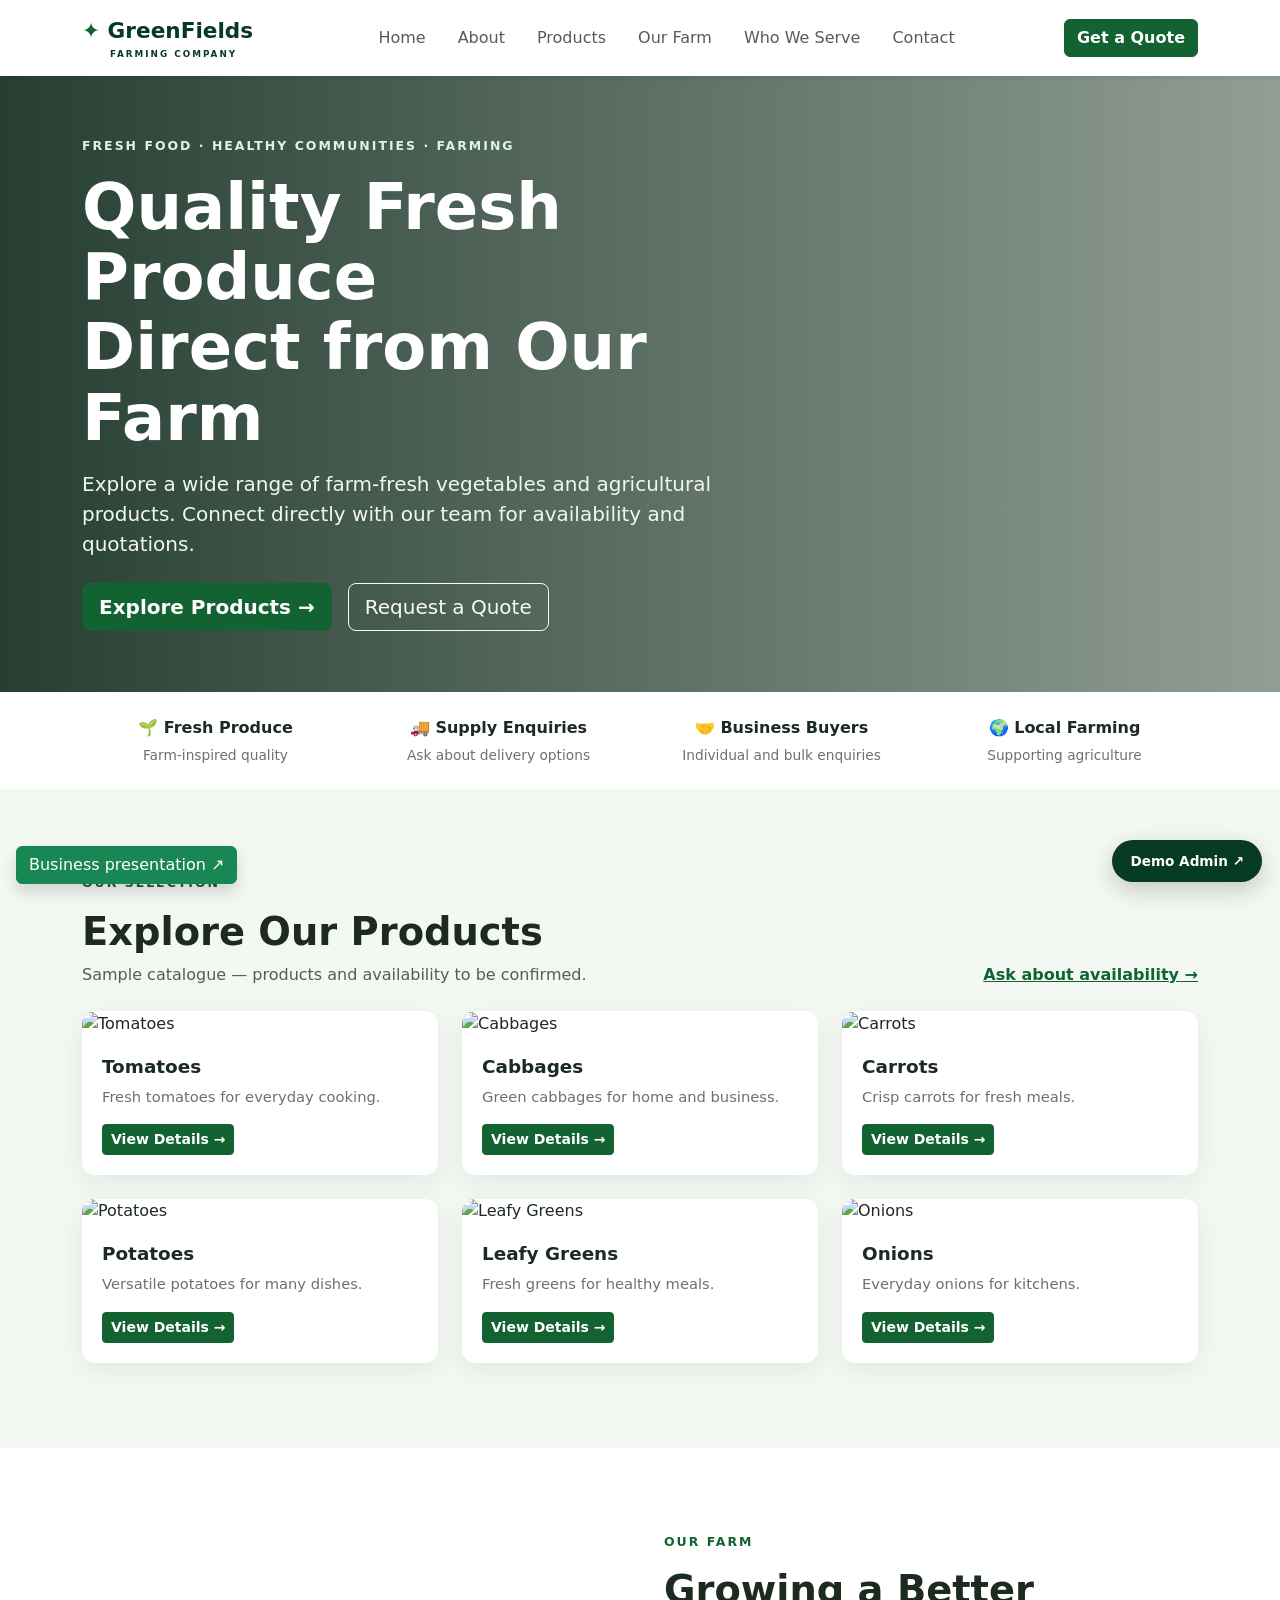
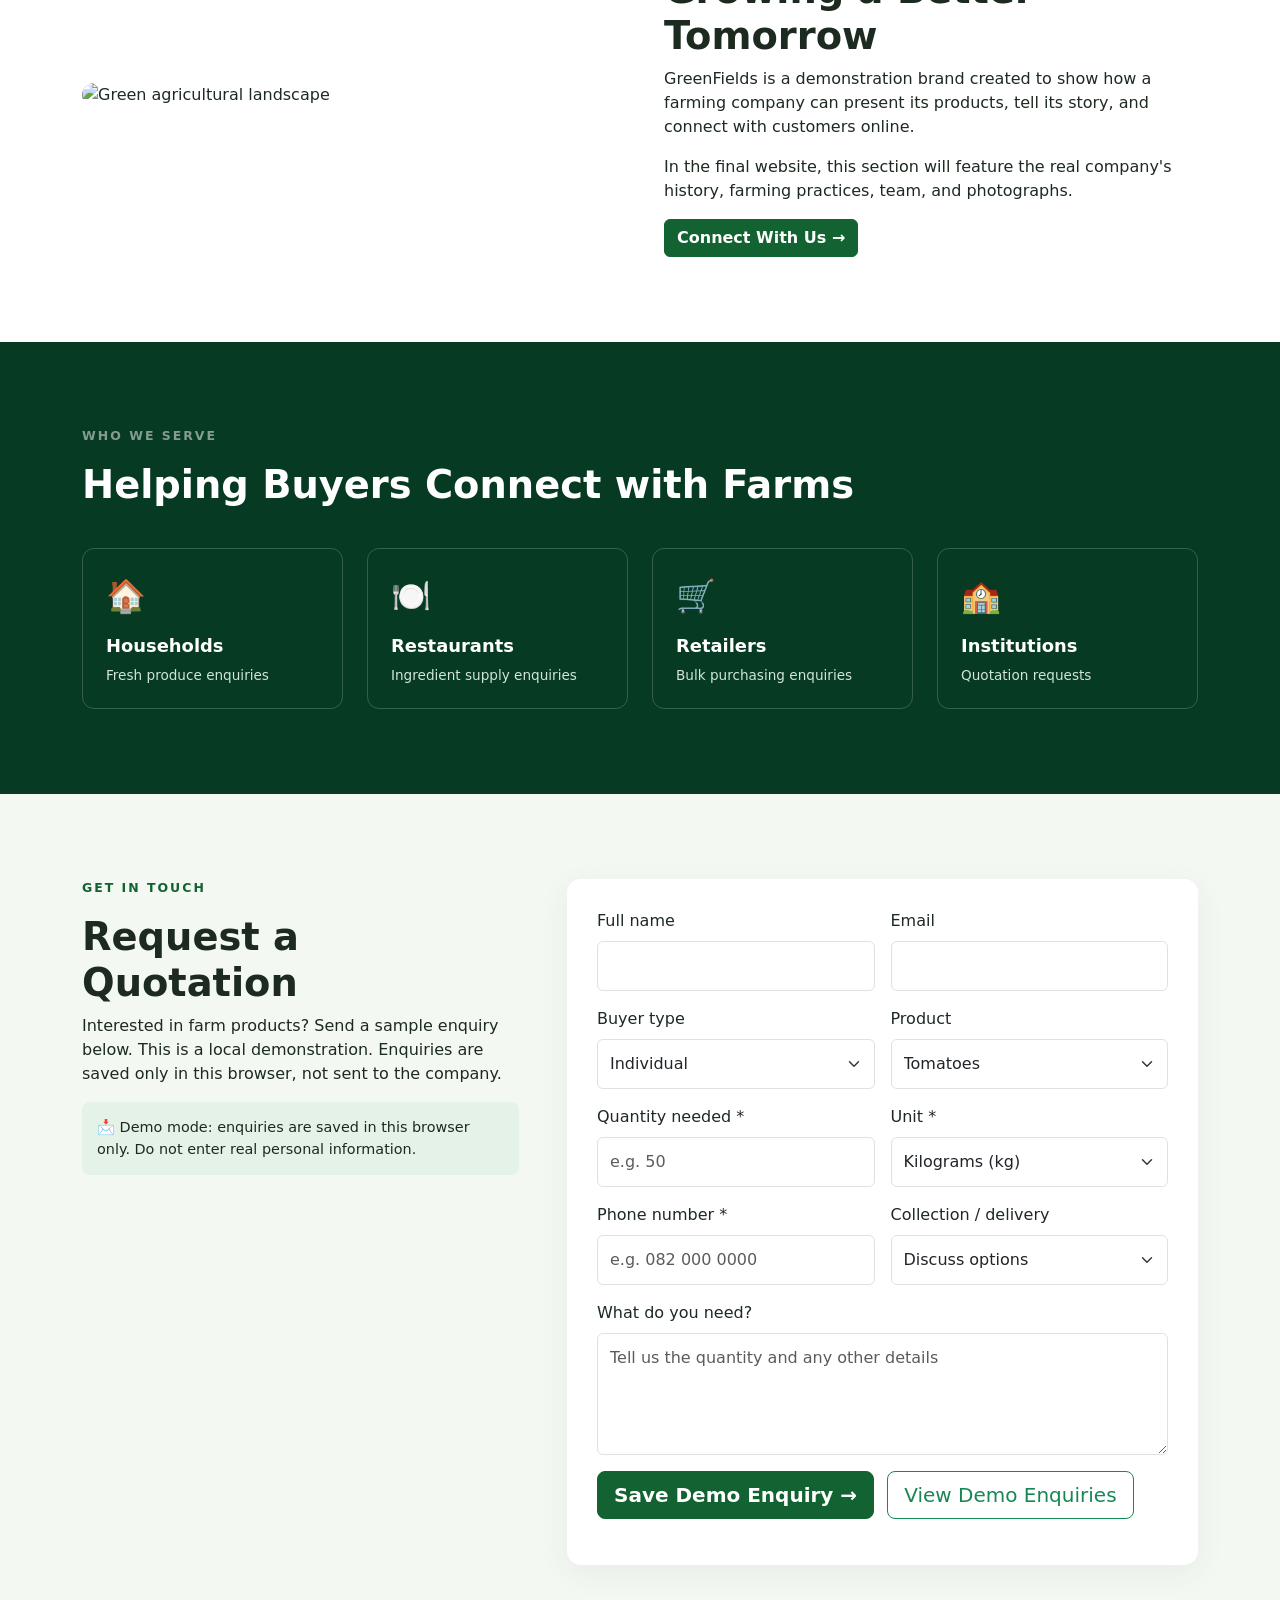
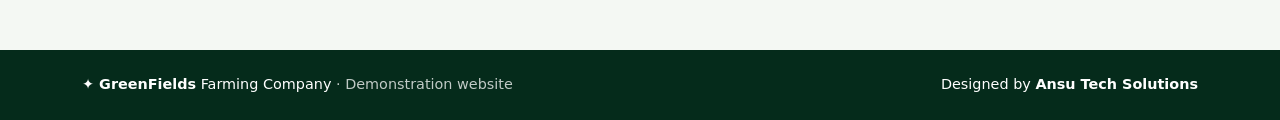
==== index.html @ 90f20acd "Add files via upload" ====
<!doctype html>
<html lang="en"><head><meta charset="utf-8"><meta name="viewport" content="width=device-width, initial-scale=1"><title>GreenFields Farming Company | Fresh from Our Farm</title><meta name="description" content="GreenFields Farming Company demo: explore fresh produce and request a quotation."><link href="https://cdn.jsdelivr.net/npm/bootstrap@5.3.3/dist/css/bootstrap.min.css" rel="stylesheet"><link rel="stylesheet" href="styles.css"></head><body>
<nav class="navbar navbar-expand-lg bg-white sticky-top shadow-sm"><div class="container"><a class="navbar-brand fw-bold" href="index.html#home"><span class="leaf">✦</span> GreenFields <small>FARMING COMPANY</small></a><button class="navbar-toggler" type="button" data-bs-toggle="collapse" data-bs-target="#menu" aria-controls="menu" aria-expanded="false" aria-label="Toggle navigation"><span class="navbar-toggler-icon"></span></button><div class="collapse navbar-collapse" id="menu"><ul class="navbar-nav mx-auto gap-lg-3"><li class="nav-item"><a class="nav-link" href="index.html#home">Home</a></li><li class="nav-item"><a class="nav-link" href="about.html">About</a></li><li class="nav-item"><a class="nav-link" href="products.html">Products</a></li><li class="nav-item"><a class="nav-link" href="farm.html">Our Farm</a></li><li class="nav-item"><a class="nav-link" href="index.html#customers">Who We Serve</a></li><li class="nav-item"><a class="nav-link" href="contact.html">Contact</a></li></ul><a href="contact.html" class="btn btn-green">Get a Quote</a></div></div></nav>
<header id="home" class="hero"><div class="hero-shade"><div class="container py-5"><div class="row align-items-center min-vh-hero"><div class="col-lg-8"><p class="eyebrow">FRESH FOOD · HEALTHY COMMUNITIES · FARMING</p><h1>Quality Fresh Produce<br>Direct from Our Farm</h1><p class="lead mt-3">Explore a wide range of farm-fresh vegetables and agricultural products. Connect directly with our team for availability and quotations.</p><div class="d-flex flex-wrap gap-3 mt-4"><a href="products.html" class="btn btn-green btn-lg">Explore Products →</a><a href="contact.html" class="btn btn-outline-light btn-lg">Request a Quote</a></div></div></div></div></div></header>
<section class="benefits py-4"><div class="container"><div class="row g-3 text-center"><div class="col-6 col-lg-3"><strong>🌱 Fresh Produce</strong><p>Farm-inspired quality</p></div><div class="col-6 col-lg-3"><strong>🚚 Supply Enquiries</strong><p>Ask about delivery options</p></div><div class="col-6 col-lg-3"><strong>🤝 Business Buyers</strong><p>Individual and bulk enquiries</p></div><div class="col-6 col-lg-3"><strong>🌍 Local Farming</strong><p>Supporting agriculture</p></div></div></div></section>
<section id="products" class="section bg-soft"><div class="container"><div class="d-flex justify-content-between flex-wrap align-items-end gap-2 mb-4"><div><p class="section-label">OUR SELECTION</p><h2>Explore Our Products</h2><p class="text-muted mb-0">Sample catalogue — products and availability to be confirmed.</p></div><a href="products.html" class="text-green fw-semibold">Ask about availability →</a></div><div id="productGrid" class="row g-4"></div></div></section>
<section id="about" class="section"><div class="container"><div class="row align-items-center g-5"><div class="col-lg-6"><img class="about-photo" src="https://images.unsplash.com/photo-1500382017468-9049fed747ef?auto=format&fit=crop&w=1100&q=85" alt="Green agricultural landscape" loading="lazy"></div><div class="col-lg-6"><p class="section-label">OUR FARM</p><h2>Growing a Better Tomorrow</h2><p>GreenFields is a demonstration brand created to show how a farming company can present its products, tell its story, and connect with customers online.</p><p>In the final website, this section will feature the real company's history, farming practices, team, and photographs.</p><a class="btn btn-green" href="contact.html">Connect With Us →</a></div></div></div></section>
<section id="customers" class="section bg-deep text-white"><div class="container"><p class="section-label text-white-50">WHO WE SERVE</p><h2>Helping Buyers Connect with Farms</h2><div class="row g-4 mt-3"><div class="col-md-3 col-6"><div class="audience">🏠<h3>Households</h3><p>Fresh produce enquiries</p></div></div><div class="col-md-3 col-6"><div class="audience">🍽️<h3>Restaurants</h3><p>Ingredient supply enquiries</p></div></div><div class="col-md-3 col-6"><div class="audience">🛒<h3>Retailers</h3><p>Bulk purchasing enquiries</p></div></div><div class="col-md-3 col-6"><div class="audience">🏫<h3>Institutions</h3><p>Quotation requests</p></div></div></div></div></section>
<section id="contact" class="section bg-soft"><div class="container"><div class="row g-5"><div class="col-lg-5"><p class="section-label">GET IN TOUCH</p><h2>Request a Quotation</h2><p>Interested in farm products? Send a sample enquiry below. This is a local demonstration. Enquiries are saved only in this browser, not sent to the company.</p><div class="contact-note">📩 Demo mode: enquiries are saved in this browser only. Do not enter real personal information.</div></div><div class="col-lg-7"><form id="quoteForm" class="quote-form"><div class="row g-3"><div class="col-md-6"><label for="fullName" class="form-label">Full name</label><input id="fullName" class="form-control" required maxlength="100"></div><div class="col-md-6"><label for="email" class="form-label">Email</label><input id="email" class="form-control" type="email" required maxlength="150"></div><div class="col-md-6"><label for="buyerType" class="form-label">Buyer type</label><select id="buyerType" class="form-select"><option>Individual</option><option>Restaurant</option><option>Retailer</option><option>Institution</option><option>Other business</option></select></div><div class="col-md-6"><label for="product" class="form-label">Product</label><select id="product" class="form-select"><option>Tomatoes</option><option>Cabbages</option><option>Carrots</option><option>Potatoes</option><option>Leafy greens</option><option>Onions</option><option>Other</option></select></div><div class="col-md-6"><label for="quantity" class="form-label">Quantity needed *</label><input id="quantity" class="form-control" type="number" min="1" step="1" required placeholder="e.g. 50"></div><div class="col-md-6"><label for="unit" class="form-label">Unit *</label><select id="unit" class="form-select" required><option value="kg">Kilograms (kg)</option><option value="bags">Bags</option><option value="crates">Crates</option><option value="units">Individual units</option></select></div><div class="col-md-6"><label for="phone" class="form-label">Phone number *</label><input id="phone" class="form-control" type="tel" required maxlength="25" placeholder="e.g. 082 000 0000"></div><div class="col-md-6"><label for="delivery" class="form-label">Collection / delivery</label><select id="delivery" class="form-select"><option value="Discuss options">Discuss options</option><option value="Collection">Collection</option><option value="Delivery enquiry">Delivery enquiry</option></select></div><div class="col-12"><label for="message" class="form-label">What do you need?</label><textarea id="message" class="form-control" rows="4" required maxlength="1000" placeholder="Tell us the quantity and any other details"></textarea></div><div class="col-12"><button class="btn btn-green btn-lg" type="submit">Save Demo Enquiry →</button> <a class="btn btn-outline-success btn-lg ms-2" href="enquiries.html">View Demo Enquiries</a><p id="formStatus" class="mt-3 mb-0" role="status" aria-live="polite"></p></div></div></form></div></div></div></section>
<footer class="py-4"><div class="container d-flex flex-wrap justify-content-between gap-2"><span><strong>✦ GreenFields</strong> Farming Company <span class="opacity-75">· Demonstration website</span></span><span>Designed by <strong>Ansu Tech Solutions</strong></span></div></footer><script src="https://cdn.jsdelivr.net/npm/bootstrap@5.3.3/dist/js/bootstrap.bundle.min.js"></script><script src="script.js"></script><div class="admin-entry"><a href="admin-login.html" aria-label="Open demonstration admin dashboard">Demo Admin ↗</a></div><a href="presentation.html" class="position-fixed bottom-0 start-0 m-3 btn btn-success shadow" style="z-index:1050" aria-label="Open business presentation">Business presentation ↗</a></body></html>
---- styles.css ----
:root{--green:#126331;--deep:#073a22;--soft:#f4f8f3}html{scroll-behavior:smooth;scroll-padding-top:80px}body{font-family:system-ui,-apple-system,"Segoe UI",sans-serif;color:#1d2a20}.navbar{min-height:76px}.navbar-brand{color:var(--deep);font-size:1.35rem}.navbar-brand small{display:block;font-size:.55rem;letter-spacing:2px;margin-left:28px}.leaf,.text-green{color:var(--green)}.btn-green{background:var(--green);color:white;border:1px solid var(--green);font-weight:600}.btn-green:hover{background:var(--deep);color:#fff}.nav-link{font-weight:500}.hero{background:url('https://images.unsplash.com/photo-1500382017468-9049fed747ef?auto=format&fit=crop&w=1900&q=85') center/cover}.hero-shade{background:linear-gradient(90deg,rgba(0,29,15,.85),rgba(0,30,12,.43))}.min-vh-hero{min-height:520px}.hero h1{font-size:clamp(2.5rem,5vw,4.8rem);font-weight:800;line-height:1.1;color:#fff}.hero .lead{max-width:640px;color:#f2f6f2}.eyebrow,.section-label{font-size:.78rem;font-weight:800;letter-spacing:2px;color:var(--green)}.eyebrow{color:#dcf5de}.benefits{background:white}.benefits p{font-size:.86rem;color:#68736c;margin:.3rem 0 0}.section{padding:85px 0}.section h2{font-weight:800;font-size:clamp(2rem,3vw,2.8rem)}.bg-soft{background:var(--soft)}.bg-deep{background:var(--deep)}.product-card{background:white;border-radius:13px;overflow:hidden;box-shadow:0 8px 26px rgba(17,53,27,.08);height:100%;transition:transform .2s}.product-card:hover{transform:translateY(-5px)}.product-card img{width:100%;height:190px;object-fit:cover}.product-card .content{padding:20px}.product-card h3{font-size:1.15rem;font-weight:750}.product-card p{color:#69736a;font-size:.92rem}.about-photo{width:100%;height:420px;object-fit:cover;border-radius:15px}.audience{border:1px solid #ffffff30;border-radius:12px;padding:23px;height:100%;font-size:2rem}.audience h3{font-size:1.12rem;font-weight:750;margin-top:15px}.audience p{font-size:.85rem;color:#d2e5d7;margin-bottom:0}.quote-form{background:white;border-radius:14px;padding:30px;box-shadow:0 8px 30px #173d2110}.form-control,.form-select{padding:12px}.contact-note{background:#e5f2e7;padding:15px;border-radius:8px;font-size:.9rem}footer{background:#052b1b;color:white;font-size:.9rem}@media(max-width:767px){.section{padding:55px 0}.min-vh-hero{min-height:470px}.about-photo{height:280px}.quote-form{padding:20px}.product-card img{height:155px}}

.catalog-banner{background:linear-gradient(90deg,rgba(2,34,16,.9),rgba(2,34,16,.35)),url('https://images.unsplash.com/photo-1542838132-92c53300491e?auto=format&fit=crop&w=1800&q=85') center/cover}.catalog-banner .container{min-height:235px}.detail-image{width:100%;height:460px;object-fit:cover;border-radius:18px;box-shadow:0 12px 35px #143d2218}@media(max-width:767px){.detail-image{height:300px}}

.demo-ribbon{background:#e9f4df;color:#305331;padding:10px 0;font-size:.85rem}.inner-hero{background:linear-gradient(95deg,#073a22,#176e3e);color:white}.inner-hero h1{font-size:clamp(2.4rem,5vw,4.2rem);font-weight:800;max-width:800px}.inner-hero .lead{max-width:690px;color:#e5f2e8}.farm-hero{background:linear-gradient(90deg,rgba(3,42,20,.91),rgba(3,42,20,.55)),url('https://images.unsplash.com/photo-1500382017468-9049fed747ef?auto=format&fit=crop&w=1600&q=85') center/cover}.feature-photo{width:100%;height:430px;object-fit:cover;border-radius:16px}.gallery-photo{width:100%;height:320px;object-fit:cover;border-radius:15px}.info-tile{height:100%;padding:25px;background:white;border:1px solid #e2ebe2;border-radius:14px;box-shadow:0 7px 20px #143d2109}.info-tile span{font-size:2rem}.info-tile h3{font-size:1.15rem;font-weight:750;margin:10px 0}.info-tile p{color:#657269}.nav-link:hover,.nav-link:focus{color:var(--green)}@media(max-width:767px){.feature-photo{height:280px}.gallery-photo{height:220px}}

.admin-entry{position:fixed;bottom:18px;right:18px;z-index:1050}.admin-entry a{display:block;background:#073a22;color:#fff;text-decoration:none;padding:11px 18px;border-radius:30px;box-shadow:0 8px 24px #0003;font-size:.85rem;font-weight:700}.admin-login-body,.admin-body{background:#f4f7f3}.login-panel{background:white;padding:38px;border-radius:22px;box-shadow:0 18px 65px #0b3a1918;max-width:470px;width:100%}.admin-shell{display:flex;min-height:100vh}.admin-sidebar{width:250px;background:#083b26;color:white;padding:28px 16px;flex-shrink:0;position:sticky;top:0;height:100vh}.admin-logo{font-weight:800;font-size:1.3rem;color:#fff;text-decoration:none;display:block;margin:5px 10px 40px}.admin-logo small{display:block;font-size:.55rem;letter-spacing:2px;margin-left:25px}.sidebar-label{color:#9bc5ab;font-size:.7rem;letter-spacing:2px;margin:0 12px 15px}.side-link{display:block;padding:13px 14px;border-radius:10px;color:#cce3d5;text-decoration:none;margin:4px 0}.side-link:hover,.side-link.active{background:#1b6340;color:#fff}.sidebar-foot{position:absolute;bottom:30px;left:28px;color:#a9cdb7;font-size:.75rem}.admin-main{padding:38px 4%;flex:1;min-width:0;max-width:1500px}.admin-top{display:flex;justify-content:space-between;align-items:center;margin-bottom:24px;gap:15px}.admin-top h1{font-size:2.15rem;font-weight:800;margin:6px 0}.admin-avatar{background:#d9eadb;color:#135b34;padding:14px;border-radius:50%;font-weight:800}.stat-card,.admin-table-wrap,.admin-product,.activity-card{background:#fff;border:1px solid #e3ece4;border-radius:15px;box-shadow:0 5px 18px #143d2108}.stat-card{padding:24px}.stat-card span,.stat-card small{display:block;color:#64766a;font-size:.83rem}.stat-card strong{display:block;font-size:2.4rem;color:#0e5131;margin:8px 0}.admin-section{margin-top:40px;scroll-margin-top:20px}.admin-section h2{font-size:1.35rem;font-weight:800}.admin-table-wrap{overflow:hidden}.admin-table-wrap th{background:#f1f7f1;font-size:.8rem;color:#526b58;padding:15px}.admin-table-wrap td{padding:14px;font-size:.86rem}.status-select{min-width:118px}.admin-product{padding:23px;height:100%}.admin-product h3{font-size:1.12rem;font-weight:750}.admin-product p{color:#68776c;font-size:.87rem}.admin-product a{color:#126331;font-weight:650}.activity-card{padding:20px}.activity-item{padding:13px;border-bottom:1px solid #edf1ed}.activity-item:last-child{border:0}.activity-item strong,.activity-item small{display:block}.activity-item small{color:#718077;margin-top:5px}@media(max-width:900px){.admin-shell{display:block}.admin-sidebar{width:100%;height:auto;position:static;padding:15px}.admin-logo{margin:0 0 12px}.sidebar-label,.sidebar-foot{display:none}.side-link{display:inline-block;padding:9px;margin:2px}.admin-main{padding:25px 16px}.admin-top h1{font-size:1.65rem}}
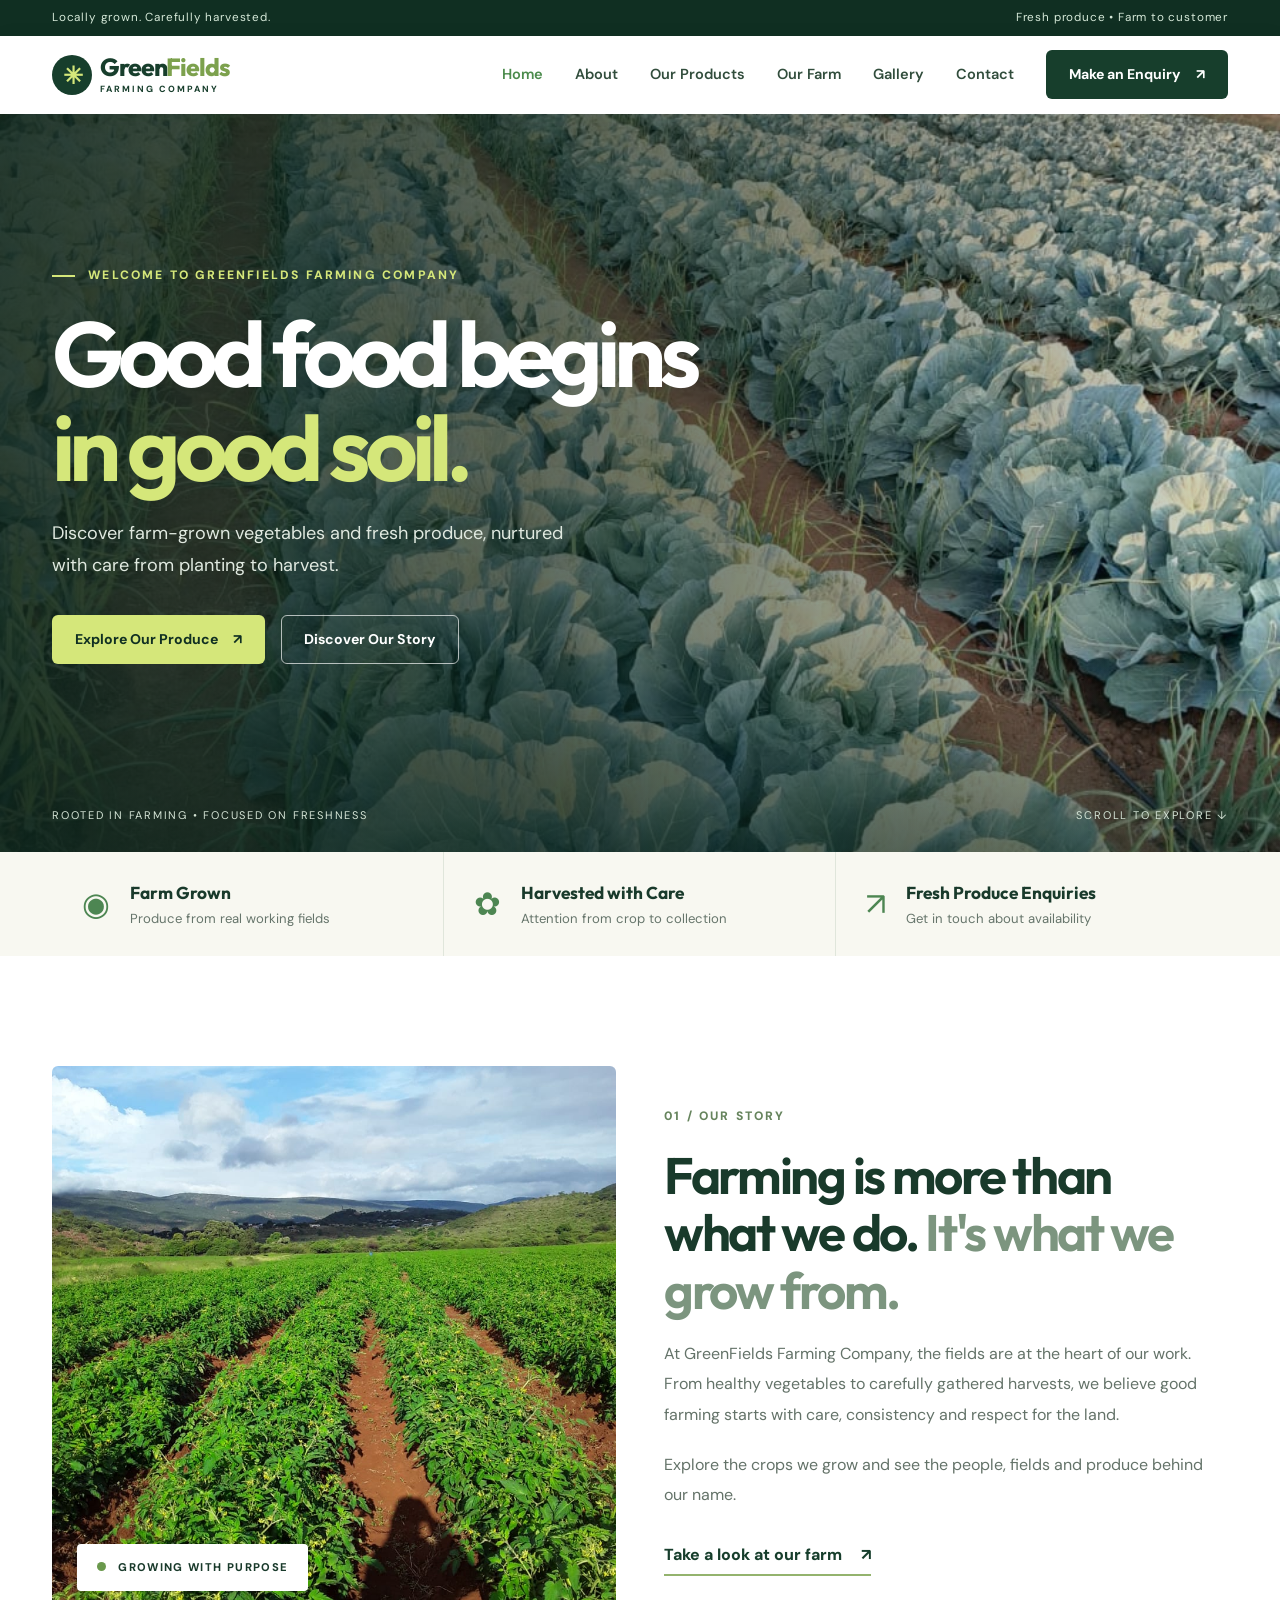
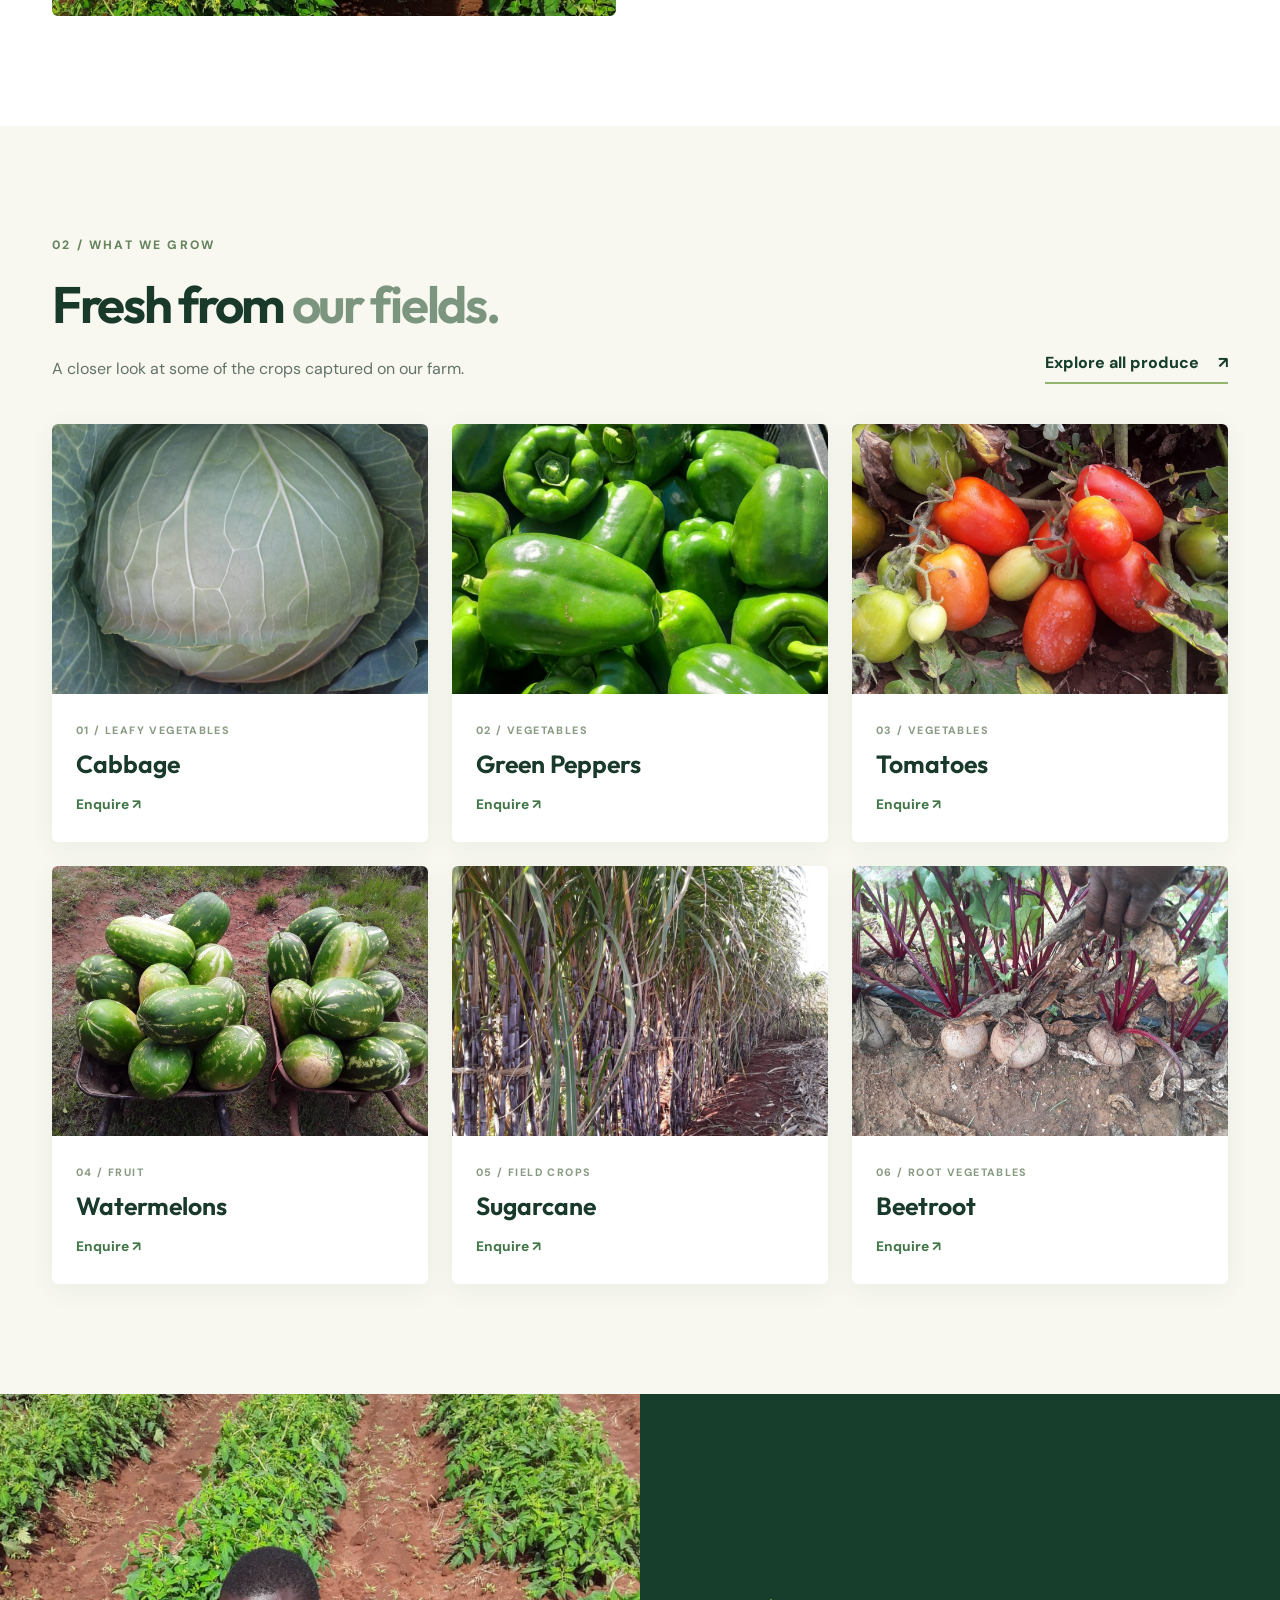
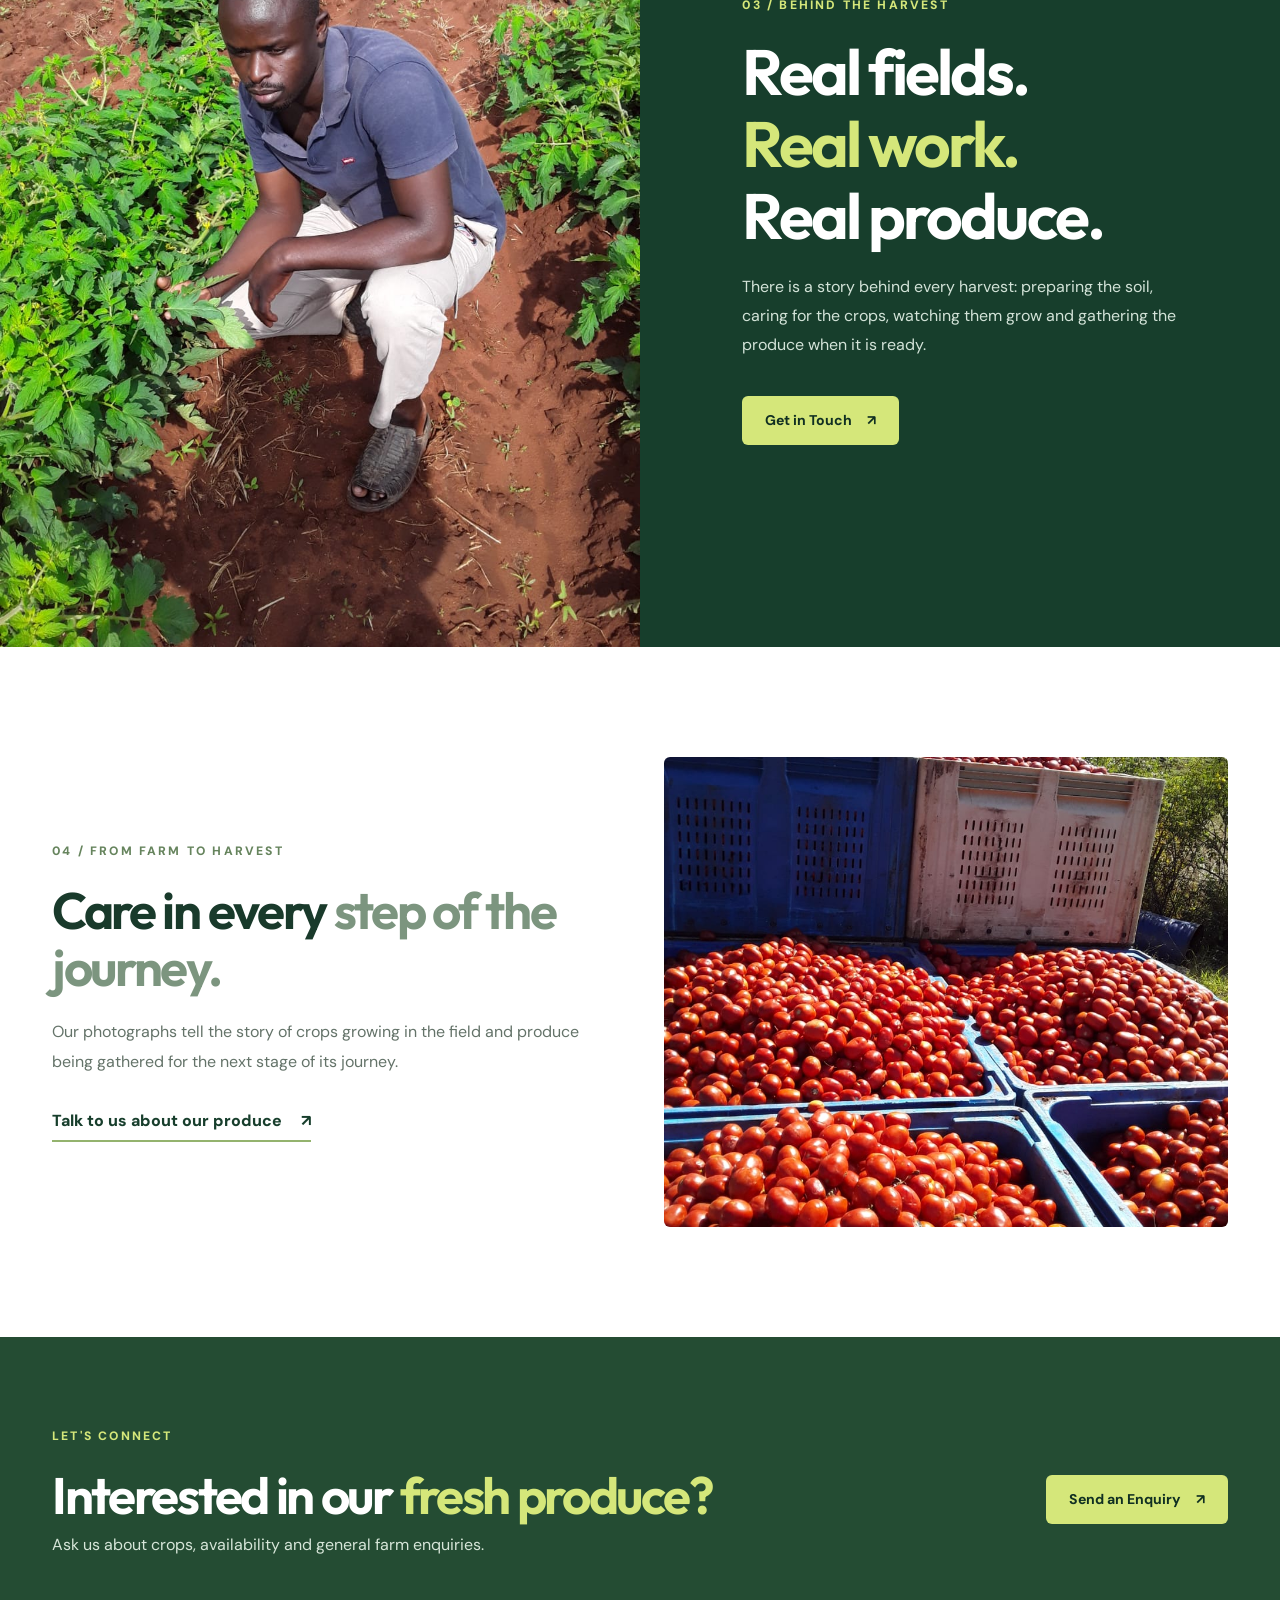
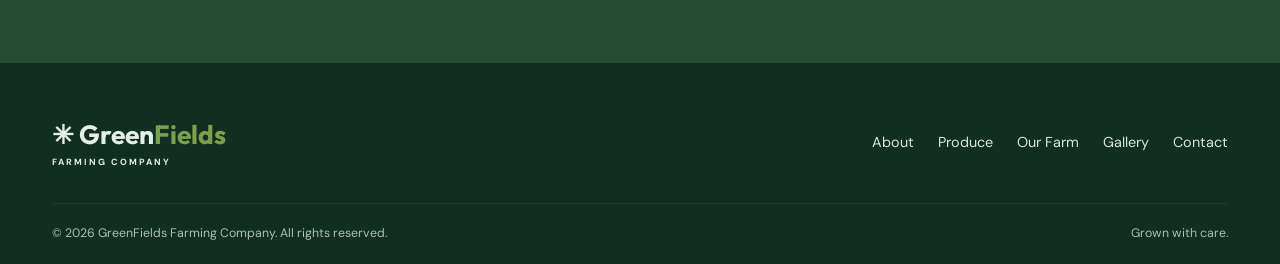
==== commit 77c908aa: "Add files via upload" ====
--- a/index.html
+++ b/index.html
@@ -1,10 +1,43 @@
 <!doctype html>
-<html lang="en"><head><meta charset="utf-8"><meta name="viewport" content="width=device-width, initial-scale=1"><title>GreenFields Farming Company | Fresh from Our Farm</title><meta name="description" content="GreenFields Farming Company demo: explore fresh produce and request a quotation."><link href="https://cdn.jsdelivr.net/npm/bootstrap@5.3.3/dist/css/bootstrap.min.css" rel="stylesheet"><link rel="stylesheet" href="styles.css"></head><body>
-<nav class="navbar navbar-expand-lg bg-white sticky-top shadow-sm"><div class="container"><a class="navbar-brand fw-bold" href="index.html#home"><span class="leaf">✦</span> GreenFields <small>FARMING COMPANY</small></a><button class="navbar-toggler" type="button" data-bs-toggle="collapse" data-bs-target="#menu" aria-controls="menu" aria-expanded="false" aria-label="Toggle navigation"><span class="navbar-toggler-icon"></span></button><div class="collapse navbar-collapse" id="menu"><ul class="navbar-nav mx-auto gap-lg-3"><li class="nav-item"><a class="nav-link" href="index.html#home">Home</a></li><li class="nav-item"><a class="nav-link" href="about.html">About</a></li><li class="nav-item"><a class="nav-link" href="products.html">Products</a></li><li class="nav-item"><a class="nav-link" href="farm.html">Our Farm</a></li><li class="nav-item"><a class="nav-link" href="index.html#customers">Who We Serve</a></li><li class="nav-item"><a class="nav-link" href="contact.html">Contact</a></li></ul><a href="contact.html" class="btn btn-green">Get a Quote</a></div></div></nav>
-<header id="home" class="hero"><div class="hero-shade"><div class="container py-5"><div class="row align-items-center min-vh-hero"><div class="col-lg-8"><p class="eyebrow">FRESH FOOD · HEALTHY COMMUNITIES · FARMING</p><h1>Quality Fresh Produce<br>Direct from Our Farm</h1><p class="lead mt-3">Explore a wide range of farm-fresh vegetables and agricultural products. Connect directly with our team for availability and quotations.</p><div class="d-flex flex-wrap gap-3 mt-4"><a href="products.html" class="btn btn-green btn-lg">Explore Products →</a><a href="contact.html" class="btn btn-outline-light btn-lg">Request a Quote</a></div></div></div></div></div></header>
-<section class="benefits py-4"><div class="container"><div class="row g-3 text-center"><div class="col-6 col-lg-3"><strong>🌱 Fresh Produce</strong><p>Farm-inspired quality</p></div><div class="col-6 col-lg-3"><strong>🚚 Supply Enquiries</strong><p>Ask about delivery options</p></div><div class="col-6 col-lg-3"><strong>🤝 Business Buyers</strong><p>Individual and bulk enquiries</p></div><div class="col-6 col-lg-3"><strong>🌍 Local Farming</strong><p>Supporting agriculture</p></div></div></div></section>
-<section id="products" class="section bg-soft"><div class="container"><div class="d-flex justify-content-between flex-wrap align-items-end gap-2 mb-4"><div><p class="section-label">OUR SELECTION</p><h2>Explore Our Products</h2><p class="text-muted mb-0">Sample catalogue — products and availability to be confirmed.</p></div><a href="products.html" class="text-green fw-semibold">Ask about availability →</a></div><div id="productGrid" class="row g-4"></div></div></section>
-<section id="about" class="section"><div class="container"><div class="row align-items-center g-5"><div class="col-lg-6"><img class="about-photo" src="https://images.unsplash.com/photo-1500382017468-9049fed747ef?auto=format&fit=crop&w=1100&q=85" alt="Green agricultural landscape" loading="lazy"></div><div class="col-lg-6"><p class="section-label">OUR FARM</p><h2>Growing a Better Tomorrow</h2><p>GreenFields is a demonstration brand created to show how a farming company can present its products, tell its story, and connect with customers online.</p><p>In the final website, this section will feature the real company's history, farming practices, team, and photographs.</p><a class="btn btn-green" href="contact.html">Connect With Us →</a></div></div></div></section>
-<section id="customers" class="section bg-deep text-white"><div class="container"><p class="section-label text-white-50">WHO WE SERVE</p><h2>Helping Buyers Connect with Farms</h2><div class="row g-4 mt-3"><div class="col-md-3 col-6"><div class="audience">🏠<h3>Households</h3><p>Fresh produce enquiries</p></div></div><div class="col-md-3 col-6"><div class="audience">🍽️<h3>Restaurants</h3><p>Ingredient supply enquiries</p></div></div><div class="col-md-3 col-6"><div class="audience">🛒<h3>Retailers</h3><p>Bulk purchasing enquiries</p></div></div><div class="col-md-3 col-6"><div class="audience">🏫<h3>Institutions</h3><p>Quotation requests</p></div></div></div></div></section>
-<section id="contact" class="section bg-soft"><div class="container"><div class="row g-5"><div class="col-lg-5"><p class="section-label">GET IN TOUCH</p><h2>Request a Quotation</h2><p>Interested in farm products? Send a sample enquiry below. This is a local demonstration. Enquiries are saved only in this browser, not sent to the company.</p><div class="contact-note">📩 Demo mode: enquiries are saved in this browser only. Do not enter real personal information.</div></div><div class="col-lg-7"><form id="quoteForm" class="quote-form"><div class="row g-3"><div class="col-md-6"><label for="fullName" class="form-label">Full name</label><input id="fullName" class="form-control" required maxlength="100"></div><div class="col-md-6"><label for="email" class="form-label">Email</label><input id="email" class="form-control" type="email" required maxlength="150"></div><div class="col-md-6"><label for="buyerType" class="form-label">Buyer type</label><select id="buyerType" class="form-select"><option>Individual</option><option>Restaurant</option><option>Retailer</option><option>Institution</option><option>Other business</option></select></div><div class="col-md-6"><label for="product" class="form-label">Product</label><select id="product" class="form-select"><option>Tomatoes</option><option>Cabbages</option><option>Carrots</option><option>Potatoes</option><option>Leafy greens</option><option>Onions</option><option>Other</option></select></div><div class="col-md-6"><label for="quantity" class="form-label">Quantity needed *</label><input id="quantity" class="form-control" type="number" min="1" step="1" required placeholder="e.g. 50"></div><div class="col-md-6"><label for="unit" class="form-label">Unit *</label><select id="unit" class="form-select" required><option value="kg">Kilograms (kg)</option><option value="bags">Bags</option><option value="crates">Crates</option><option value="units">Individual units</option></select></div><div class="col-md-6"><label for="phone" class="form-label">Phone number *</label><input id="phone" class="form-control" type="tel" required maxlength="25" placeholder="e.g. 082 000 0000"></div><div class="col-md-6"><label for="delivery" class="form-label">Collection / delivery</label><select id="delivery" class="form-select"><option value="Discuss options">Discuss options</option><option value="Collection">Collection</option><option value="Delivery enquiry">Delivery enquiry</option></select></div><div class="col-12"><label for="message" class="form-label">What do you need?</label><textarea id="message" class="form-control" rows="4" required maxlength="1000" placeholder="Tell us the quantity and any other details"></textarea></div><div class="col-12"><button class="btn btn-green btn-lg" type="submit">Save Demo Enquiry →</button> <a class="btn btn-outline-success btn-lg ms-2" href="enquiries.html">View Demo Enquiries</a><p id="formStatus" class="mt-3 mb-0" role="status" aria-live="polite"></p></div></div></form></div></div></div></section>
-<footer class="py-4"><div class="container d-flex flex-wrap justify-content-between gap-2"><span><strong>✦ GreenFields</strong> Farming Company <span class="opacity-75">· Demonstration website</span></span><span>Designed by <strong>Ansu Tech Solutions</strong></span></div></footer><script src="https://cdn.jsdelivr.net/npm/bootstrap@5.3.3/dist/js/bootstrap.bundle.min.js"></script><script src="script.js"></script><div class="admin-entry"><a href="admin-login.html" aria-label="Open demonstration admin dashboard">Demo Admin ↗</a></div><a href="presentation.html" class="position-fixed bottom-0 start-0 m-3 btn btn-success shadow" style="z-index:1050" aria-label="Open business presentation">Business presentation ↗</a></body></html>
+<html lang="en">
+<head>
+  <meta charset="utf-8">
+  <meta name="viewport" content="width=device-width, initial-scale=1">
+  <meta name="theme-color" content="#173e2c">
+  <meta name="description" content="Explore fresh farm produce from GreenFields Farming Company, including cabbages, peppers, tomatoes, sugarcane and more.">
+  <title>GreenFields Farming Company | Grown with Care</title>
+  <link rel="preconnect" href="https://fonts.googleapis.com">
+  <link rel="preconnect" href="https://fonts.gstatic.com" crossorigin>
+  <link href="https://fonts.googleapis.com/css2?family=DM+Sans:wght@400;500;600;700&family=Outfit:wght@400;500;600;700;800&display=swap" rel="stylesheet">
+  <link href="https://cdn.jsdelivr.net/npm/bootstrap@5.3.3/dist/css/bootstrap.min.css" rel="stylesheet">
+  <link rel="stylesheet" href="assets/css/styles.css">
+</head>
+<body>
+  <a class="skip-link" href="#main">Skip to content</a>
+  <div class="topbar"><div class="container d-flex justify-content-between align-items-center"><span>Locally grown. Carefully harvested.</span><span class="d-none d-sm-inline">Fresh produce • Farm to customer</span></div></div>
+  <nav class="navbar navbar-expand-lg sticky-top" aria-label="Main navigation">
+    <div class="container">
+      <a class="navbar-brand d-flex align-items-center gap-2" href="index.html"><span class="brand-icon" aria-hidden="true">✳</span><span>Green<span class="brand-accent">Fields</span><small>FARMING COMPANY</small></span></a>
+      <button class="navbar-toggler" type="button" data-bs-toggle="collapse" data-bs-target="#mainNav" aria-controls="mainNav" aria-expanded="false" aria-label="Toggle navigation"><span class="navbar-toggler-icon"></span></button>
+      <div class="collapse navbar-collapse" id="mainNav"><ul class="navbar-nav ms-auto align-items-lg-center gap-lg-3"><li class="nav-item"><a class="nav-link active" aria-current="page" href="index.html">Home</a></li><li class="nav-item"><a class="nav-link" href="about.html">About</a></li><li class="nav-item"><a class="nav-link" href="products.html">Our Products</a></li><li class="nav-item"><a class="nav-link" href="farm.html">Our Farm</a></li><li class="nav-item"><a class="nav-link" href="gallery.html">Gallery</a></li><li class="nav-item"><a class="nav-link" href="#contact">Contact</a></li></ul><a class="btn btn-green ms-lg-4 mt-3 mt-lg-0" href="mailto:info@example.com?subject=GreenFields%20Produce%20Enquiry" id="navEnquiry">Make an Enquiry <span aria-hidden="true">↗</span></a></div>
+    </div>
+  </nav>
+  <main id="main">
+    <section class="hero" aria-labelledby="heroTitle"><img class="hero-image" src="assets/images/hero-cabbage.jpg" alt="Rows of mature cabbages growing on the farm" fetchpriority="high"><div class="hero-shade"></div><div class="container hero-content"><div class="row"><div class="col-lg-8 col-xl-7"><p class="eyebrow light"><span class="eyebrow-line"></span> WELCOME TO GREENFIELDS FARMING COMPANY</p><h1 id="heroTitle">Good food begins <em>in good soil.</em></h1><p class="hero-description">Discover farm-grown vegetables and fresh produce, nurtured with care from planting to harvest.</p><div class="d-flex flex-wrap gap-3"><a class="btn btn-lime" href="products.html">Explore Our Produce <span aria-hidden="true">↗</span></a><a class="btn btn-outline-light-custom" href="#about">Discover Our Story</a></div></div></div></div><div class="hero-footer"><div class="container d-flex justify-content-between align-items-center"><span>ROOTED IN FARMING • FOCUSED ON FRESHNESS</span><a href="#about" aria-label="Scroll to learn about GreenFields">SCROLL TO EXPLORE ↓</a></div></div></section>
+    <section class="intro-strip" aria-label="Our approach"><div class="container"><div class="row g-0"><div class="col-md-4 strip-item"><span class="strip-icon">◉</span><div><strong>Farm Grown</strong><p>Produce from real working fields</p></div></div><div class="col-md-4 strip-item"><span class="strip-icon">✿</span><div><strong>Harvested with Care</strong><p>Attention from crop to collection</p></div></div><div class="col-md-4 strip-item"><span class="strip-icon">↗</span><div><strong>Fresh Produce Enquiries</strong><p>Get in touch about availability</p></div></div></div></div></section>
+    <section class="section-pad" id="about"><div class="container"><div class="row align-items-center g-5"><div class="col-lg-6"><div class="about-photo-wrap"><img src="assets/images/farm-rows.jpg" alt="Long rows of green crops stretching across farmland" loading="lazy"><div class="photo-label"><span class="label-dot"></span> GROWING WITH PURPOSE</div></div></div><div class="col-lg-6"><p class="eyebrow">01 / OUR STORY</p><h2>Farming is more than what we do. <span>It's what we grow from.</span></h2><p class="section-copy">At GreenFields Farming Company, the fields are at the heart of our work. From healthy vegetables to carefully gathered harvests, we believe good farming starts with care, consistency and respect for the land.</p><p class="section-copy">Explore the crops we grow and see the people, fields and produce behind our name.</p><a href="about.html" class="text-link">Take a look at our farm <span aria-hidden="true">↗</span></a></div></div></div></section>
+    <section class="section-pad produce-section" id="produce"><div class="container"><div class="section-heading d-flex flex-wrap align-items-end justify-content-between gap-3"><div><p class="eyebrow">02 / WHAT WE GROW</p><h2>Fresh from <span>our fields.</span></h2><p class="section-copy mb-0">A closer look at some of the crops captured on our farm.</p></div><a href="products.html" class="text-link">Explore all produce <span aria-hidden="true">↗</span></a></div><div class="row g-4">
+      <div class="col-md-6 col-lg-4"><article class="product-card"><img src="assets/images/cabbage.jpg" alt="Fresh green cabbage" loading="lazy"><div class="product-card-body"><span>01 / LEAFY VEGETABLES</span><h3>Cabbage</h3><a href="#contact" aria-label="Enquire about cabbage">Enquire <span aria-hidden="true">↗</span></a></div></article></div>
+      <div class="col-md-6 col-lg-4"><article class="product-card"><img src="assets/images/peppers.jpg" alt="Freshly harvested green bell peppers" loading="lazy"><div class="product-card-body"><span>02 / VEGETABLES</span><h3>Green Peppers</h3><a href="#contact" aria-label="Enquire about green peppers">Enquire <span aria-hidden="true">↗</span></a></div></article></div>
+      <div class="col-md-6 col-lg-4"><article class="product-card"><img src="assets/images/tomatoes.jpg" alt="Tomatoes growing on the plant" loading="lazy"><div class="product-card-body"><span>03 / VEGETABLES</span><h3>Tomatoes</h3><a href="#contact" aria-label="Enquire about tomatoes">Enquire <span aria-hidden="true">↗</span></a></div></article></div>
+      <div class="col-md-6 col-lg-4"><article class="product-card"><img src="assets/images/watermelons.jpg" alt="Freshly harvested watermelons" loading="lazy"><div class="product-card-body"><span>04 / FRUIT</span><h3>Watermelons</h3><a href="#contact" aria-label="Enquire about watermelons">Enquire <span aria-hidden="true">↗</span></a></div></article></div>
+      <div class="col-md-6 col-lg-4"><article class="product-card"><img src="assets/images/sugarcane.jpg" alt="Sugarcane growing in the field" loading="lazy"><div class="product-card-body"><span>05 / FIELD CROPS</span><h3>Sugarcane</h3><a href="#contact" aria-label="Enquire about sugarcane">Enquire <span aria-hidden="true">↗</span></a></div></article></div>
+      <div class="col-md-6 col-lg-4"><article class="product-card"><img src="assets/images/beetroot.jpg" alt="Fresh beetroot growing in soil" loading="lazy"><div class="product-card-body"><span>06 / ROOT VEGETABLES</span><h3>Beetroot</h3><a href="#contact" aria-label="Enquire about beetroot">Enquire <span aria-hidden="true">↗</span></a></div></article></div>
+    </div></div></section>
+    <section class="farm-section" id="farm"><div class="farm-visual"><img src="assets/images/farmer.jpg" alt="Farmer tending crops in the field" loading="lazy"></div><div class="farm-content"><p class="eyebrow light">03 / BEHIND THE HARVEST</p><h2>Real fields.<br><em>Real work.</em><br>Real produce.</h2><p>There is a story behind every harvest: preparing the soil, caring for the crops, watching them grow and gathering the produce when it is ready.</p><a class="btn btn-lime" href="#contact">Get in Touch <span aria-hidden="true">↗</span></a></div></section>
+    <section class="section-pad harvest-section"><div class="container"><div class="row align-items-center g-5"><div class="col-lg-6 order-lg-2"><img class="harvest-photo" src="assets/images/tomato-harvest.jpg" alt="Freshly harvested tomatoes packed into crates" loading="lazy"></div><div class="col-lg-6 order-lg-1"><p class="eyebrow">04 / FROM FARM TO HARVEST</p><h2>Care in every <span>step of the journey.</span></h2><p class="section-copy">Our photographs tell the story of crops growing in the field and produce being gathered for the next stage of its journey.</p><a href="#contact" class="text-link">Talk to us about our produce <span aria-hidden="true">↗</span></a></div></div></div></section>
+    <section class="contact-section" id="contact"><div class="container"><div class="row align-items-center g-4"><div class="col-lg-8"><p class="eyebrow light">LET'S CONNECT</p><h2>Interested in our <em>fresh produce?</em></h2><p>Ask us about crops, availability and general farm enquiries.</p></div><div class="col-lg-4 text-lg-end"><a class="btn btn-lime" id="contactEnquiry" href="mailto:info@example.com?subject=GreenFields%20Produce%20Enquiry">Send an Enquiry <span aria-hidden="true">↗</span></a></div></div></div></section>
+  </main>
+  <footer><div class="container"><div class="d-flex flex-column flex-md-row justify-content-between gap-3 align-items-md-center"><div class="footer-brand">✳ Green<span>Fields</span><small>FARMING COMPANY</small></div><div class="footer-links"><a href="about.html">About</a><a href="products.html">Produce</a><a href="farm.html">Our Farm</a><a href="gallery.html">Gallery</a><a href="#contact">Contact</a></div></div><hr><div class="d-flex flex-column flex-md-row justify-content-between gap-2 footer-bottom"><span>© <span id="year"></span> GreenFields Farming Company. All rights reserved.</span><span>Grown with care.</span></div></div></footer>
+  <script src="https://cdn.jsdelivr.net/npm/bootstrap@5.3.3/dist/js/bootstrap.bundle.min.js"></script><script src="assets/js/main.js"></script>
+</body></html>
--- a/assets/css/styles.css
+++ b/assets/css/styles.css
@@ -0,0 +1,25 @@
+:root{--green:#173e2c;--deep:#102f22;--lime:#d5e77a;--cream:#f8f8f1;--muted:#66756b;--ink:#193a2b}*{box-sizing:border-box}html{scroll-behavior:smooth;scroll-padding-top:90px}body{font-family:'DM Sans',sans-serif;color:var(--ink);background:#fff}h1,h2,h3,.navbar-brand{font-family:Outfit,sans-serif}h2{font-size:clamp(2.2rem,4vw,3.9rem);font-weight:650;letter-spacing:-.045em;line-height:1.12}h2 span{color:#7c957f}a{text-decoration:none}.container{max-width:1200px}.topbar{background:var(--deep);color:#d6e9d9;font-size:.73rem;letter-spacing:.07em;padding:9px 0}.navbar{background:#fff;box-shadow:0 3px 20px #102f2210;padding:14px 0}.navbar-brand{font-size:1.55rem;font-weight:750;letter-spacing:-.045em;color:var(--green);line-height:1}.brand-icon{background:var(--green);color:var(--lime);height:40px;width:40px;display:grid;place-items:center;border-radius:50%;font-size:1.5rem}.brand-accent,.footer-brand span{color:#7ca14d}.navbar-brand small,.footer-brand small{display:block;font-family:'DM Sans',sans-serif;font-size:.56rem;font-weight:700;letter-spacing:.22em;margin-top:5px}.nav-link{color:#314d3c;font-size:.91rem;font-weight:600}.nav-link:hover,.nav-link.active{color:#4b8b4c!important}.btn{border-radius:6px;font-weight:700;font-size:.88rem;padding:13px 22px;transition:transform .2s,background .2s}.btn:hover{transform:translateY(-2px)}.btn-green{background:var(--green);color:white}.btn-green:hover{background:#24583d;color:white}.btn-lime{background:var(--lime);color:var(--deep)}.btn-lime:hover{background:#e7f5a2;color:var(--deep)}.btn-outline-light-custom{border:1px solid #ffffffaa;color:#fff}.btn-outline-light-custom:hover{background:white;color:var(--deep)}.btn span{margin-left:12px}.hero{min-height:660px;height:min(82vh,820px);position:relative;display:flex;align-items:center;color:#fff}.hero-image,.hero-shade{position:absolute;inset:0;width:100%;height:100%}.hero-image{object-fit:cover;object-position:center 45%}.hero-shade{background:linear-gradient(90deg,#0b241bdd 0%,#0b241ba6 43%,#0b241b25 100%),linear-gradient(0deg,#0b241b7d,transparent 30%)}.hero-content{position:relative;z-index:1;padding-bottom:35px}.eyebrow{font-size:.76rem;font-weight:800;letter-spacing:.18em;color:#66845d;margin-bottom:22px}.eyebrow.light{color:var(--lime)}.eyebrow-line{display:inline-block;width:23px;height:2px;background:var(--lime);vertical-align:middle;margin-right:8px}.hero h1{font-size:clamp(3.3rem,7.2vw,6.8rem);font-weight:650;line-height:1.02;letter-spacing:-.065em;margin-bottom:24px}.hero h1 em,.farm-content h2 em,.contact-section h2 em{color:var(--lime);font-style:normal}.hero-description{max-width:520px;color:#e0e9e0;font-size:1.13rem;line-height:1.75;margin-bottom:34px}.hero-footer{position:absolute;bottom:28px;left:0;right:0;z-index:1;font-size:.69rem;letter-spacing:.16em;color:#d5e4d6}.hero-footer a{color:inherit}.intro-strip{background:var(--cream)}.strip-item{display:flex;align-items:center;gap:20px;padding:28px 30px;border-right:1px solid #e0e6db}.strip-item:last-child{border:0}.strip-icon{color:#4d8652;font-size:2rem}.strip-item strong{font-family:Outfit,sans-serif;font-size:1.08rem}.strip-item p{font-size:.82rem;color:var(--muted);margin:3px 0 0}.section-pad{padding:110px 0}.about-photo-wrap{position:relative}.about-photo-wrap img{display:block;width:100%;height:550px;object-fit:cover;border-radius:6px}.photo-label{position:absolute;bottom:25px;left:25px;background:#fff;padding:15px 20px;border-radius:4px;font-size:.7rem;font-weight:800;letter-spacing:.12em}.label-dot{display:inline-block;background:#6a994c;width:9px;height:9px;border-radius:50%;margin-right:8px}.section-copy{font-size:1rem;line-height:1.9;color:#647369;margin-top:20px}.text-link{color:var(--green);font-weight:800;display:inline-block;border-bottom:2px solid #94b36e;padding-bottom:7px;margin-top:16px}.text-link span{margin-left:15px}.produce-section{background:var(--cream)}.section-heading{margin-bottom:40px}.product-card{background:white;border-radius:6px;overflow:hidden;height:100%;box-shadow:0 6px 25px #1c3e2610;transition:transform .2s}.product-card:hover{transform:translateY(-5px)}.product-card img{width:100%;height:270px;object-fit:cover}.product-card-body{padding:23px 24px 26px}.product-card-body>span{color:#8a9b83;font-size:.67rem;letter-spacing:.13em;font-weight:800}.product-card h3{font-size:1.55rem;font-weight:650;margin:8px 0 13px}.product-card a{color:#437749;font-size:.86rem;font-weight:800}.farm-section{display:grid;grid-template-columns:1fr 1fr;min-height:550px;background:var(--green)}.farm-visual img{height:100%;width:100%;object-fit:cover}.farm-content{padding:90px clamp(30px,8vw,125px);color:white;display:flex;flex-direction:column;align-items:flex-start;justify-content:center}.farm-content h2{font-size:clamp(2.8rem,5vw,5.2rem);margin-bottom:22px}.farm-content p:not(.eyebrow){color:#d3e3d8;line-height:1.8;max-width:480px}.farm-content .btn{margin-top:20px}.harvest-photo{width:100%;height:470px;object-fit:cover;border-radius:6px}.contact-section{padding:90px 0;background:#244c33;color:#fff}.contact-section h2{max-width:720px}.contact-section p:not(.eyebrow){color:#d7e6d9}footer{background:var(--deep);color:#e4eee4;padding:55px 0 22px}.footer-brand{font:700 1.65rem Outfit,sans-serif}.footer-links{display:flex;flex-wrap:wrap;gap:24px}.footer-links a{color:#d7e7da;font-size:.9rem}footer hr{border-color:#ffffff3b;margin:35px 0 20px}.footer-bottom{color:#aebfb1;font-size:.77rem}.skip-link{position:absolute;left:-9999px;top:0;z-index:9999;background:white;color:black;padding:12px}.skip-link:focus{left:0}@media(max-width:991px){.farm-section{grid-template-columns:1fr}.farm-visual img{height:400px}.farm-content{padding:65px 35px}.hero{min-height:600px}.strip-item{padding:22px 15px}.about-photo-wrap img{height:420px}}@media(max-width:767px){.section-pad{padding:70px 0}.hero{min-height:610px;height:auto}.hero-content{padding-top:80px;padding-bottom:95px}.hero h1{font-size:clamp(3rem,13vw,4.5rem)}.hero-footer{font-size:.56rem}.strip-item{border-right:0;border-bottom:1px solid #e0e6db}.about-photo-wrap img,.harvest-photo{height:350px}.product-card img{height:245px}.contact-section{padding:65px 0}.topbar{font-size:.65rem}}@media(prefers-reduced-motion:reduce){html{scroll-behavior:auto}*,*:before,*:after{transition:none!important}}
+
+/* PAGE 2: ABOUT US */
+.about-hero{min-height:520px;position:relative;display:flex;align-items:center;color:#fff;overflow:hidden}.about-hero>img,.about-hero-shade{position:absolute;inset:0;width:100%;height:100%}.about-hero>img{object-fit:cover;object-position:center 52%}.about-hero-shade{background:linear-gradient(90deg,#0b241bf0,#0b241ba8 58%,#0b241b44)}.about-hero-inner{position:relative;z-index:1;padding-top:75px;padding-bottom:65px}.about-hero h1{font-family:Outfit,sans-serif;font-size:clamp(3rem,6.5vw,6rem);font-weight:650;letter-spacing:-.055em;line-height:1.06}.about-hero h1 em,.story-copy h2 em{font-style:normal;color:var(--lime)}.about-hero p:not(.eyebrow){max-width:560px;color:#e0ece0;line-height:1.8;font-size:1.07rem;margin:24px 0}.about-hero nav{font-size:.82rem;color:#cbdcc9}.about-hero nav a{color:#fff}.about-hero nav span{margin-left:8px}.about-values{background:var(--cream)}.value-card{background:#fff;border:1px solid #e7ede5;padding:34px;min-height:290px;height:100%;position:relative}.value-number{font-size:.75rem;letter-spacing:.12em;color:#7c987a;font-weight:800}.value-symbol{font-size:2.6rem;color:#719d5a;margin:12px 0 22px}.value-card h3{font-size:1.55rem;font-weight:650}.value-card p{color:var(--muted);line-height:1.8;margin-bottom:0}.about-image-story{display:grid;grid-template-columns:1fr 1fr;background:var(--green);color:#fff}.story-photo img{display:block;width:100%;height:100%;min-height:540px;object-fit:cover}.story-copy{padding:90px clamp(35px,7vw,110px);align-self:center}.story-copy h2{font-size:clamp(2.7rem,4.5vw,4.7rem)}.story-copy p:not(.eyebrow){color:#d6e7db;line-height:1.9}.story-copy .btn{margin-top:18px}.about-crop-grid{display:grid;grid-template-columns:1fr 1fr;gap:12px}.about-crop-grid img{width:100%;height:230px;object-fit:cover;border-radius:4px}@media(max-width:991px){.about-image-story{grid-template-columns:1fr}.story-photo img{height:390px;min-height:0}.story-copy{padding:65px 35px}}@media(max-width:575px){.about-hero{min-height:490px}.about-crop-grid img{height:150px}.value-card{min-height:0}}
+
+/* PAGE 3: PRODUCT CATALOG */
+.catalog-hero{min-height:490px;position:relative;display:flex;align-items:center;color:#fff;overflow:hidden}.catalog-hero>img,.catalog-hero-overlay{position:absolute;inset:0;width:100%;height:100%}.catalog-hero>img{object-fit:cover}.catalog-hero-overlay{background:linear-gradient(90deg,#102b21f0,#102b21a0 65%,#102b2155)}.catalog-hero-content{position:relative;z-index:1;padding:75px 12px}.catalog-hero h1{font-size:clamp(3.3rem,7vw,6.3rem);font-weight:700;letter-spacing:-.06em;line-height:1.02}.catalog-hero h1 em,.catalog-cta h2 em{font-style:normal;color:var(--lime)}.catalog-hero p:not(.eyebrow){max-width:560px;line-height:1.8;color:#e4eee5;margin:25px 0}.catalog-hero nav{font-size:.83rem;color:#d0e3d2}.catalog-hero nav a{color:white}.catalog-hero nav span{margin:0 12px}.catalog-section{background:var(--cream)}.catalog-search{border:1px solid #d6e1d6;padding:16px;border-radius:5px}.catalog-search:focus{border-color:#39734d;box-shadow:0 0 0 3px #39734d22}.catalog-toolbar{border-bottom:1px solid #dce4d8;padding:20px 0}.catalog-filters{display:flex;flex-wrap:wrap;gap:8px}.catalog-filter{border:1px solid #cbdacb;border-radius:100px;background:white;padding:10px 17px;font-size:.85rem;font-weight:700;color:#355640}.catalog-filter:hover,.catalog-filter.is-active{background:var(--green);border-color:var(--green);color:#fff}.catalog-count{font-size:.83rem;color:var(--muted)}.catalog-card{background:white;border:1px solid #e6ede5;border-radius:7px;overflow:hidden;box-shadow:0 8px 30px #1439240a;transition:transform .2s,box-shadow .2s}.catalog-card:hover{transform:translateY(-5px);box-shadow:0 15px 40px #14392418}.catalog-photo{position:relative;overflow:hidden}.catalog-photo img{width:100%;height:260px;object-fit:cover;display:block;transition:transform .35s}.catalog-card:hover img{transform:scale(1.04)}.catalog-tag{position:absolute;top:17px;left:17px;background:#f5f9ed;color:#2a5336;font-size:.7rem;font-weight:800;border-radius:3px;padding:8px 11px}.catalog-info{padding:25px}.catalog-kicker{text-transform:uppercase;font-size:.7rem;letter-spacing:.15em;color:#7a9675;font-weight:800}.catalog-info h2{font-size:1.65rem;letter-spacing:-.03em}.catalog-info>p:not(.catalog-kicker){font-size:.92rem;line-height:1.7;color:#637266;min-height:50px}.catalog-action{font-weight:800;color:#2e6841;display:flex;justify-content:space-between;border-top:1px solid #e8eee7;padding-top:16px;margin-top:20px;font-size:.88rem}.catalog-action:hover{color:#173e2c}.catalog-empty{text-align:center;padding:65px 20px}.catalog-feature{background:#173e2c;color:white}.catalog-feature img{width:100%;height:100%;min-height:430px;object-fit:cover}.catalog-feature-text{padding:75px clamp(30px,5vw,80px)}.catalog-feature-text h2 span{color:var(--lime)}.catalog-feature-text p:not(.eyebrow){color:#d6e7db;line-height:1.85;margin:25px 0}.catalog-cta{background:#244c33;color:white;padding:85px 0}.catalog-cta h2{margin-bottom:15px}.catalog-cta p:not(.eyebrow){color:#d8e7dc;margin:0}.catalog-cta .btn{white-space:normal}@media(max-width:767px){.catalog-hero{min-height:420px}.catalog-hero-content{padding:65px 12px}.catalog-photo img{height:235px}.catalog-feature img{min-height:290px;height:290px}.catalog-feature-text{padding:60px 25px}}
+
+/* Page 4: individual produce details */
+.detail-heading{background:#f4f7ee;padding:62px 0 52px}.detail-breadcrumb{font-size:.86rem;color:#6a756b;margin-bottom:38px}.detail-breadcrumb a{color:#375e43;text-decoration:none}.detail-breadcrumb span{font-weight:700;color:#243b2c}.detail-heading h1{font-size:clamp(3rem,7vw,6rem);letter-spacing:-.055em;color:#173e2c;font-weight:800;margin:0 0 10px}.detail-heading p:last-child{color:#627064;max-width:540px}.detail-section{padding:75px 0 95px}.detail-image-frame{position:relative;border-radius:24px;overflow:hidden;background:#e3e8dc}.detail-image-frame img{display:block;width:100%;height:520px;object-fit:cover}.detail-photo-label{position:absolute;bottom:18px;left:18px;background:#fff;padding:10px 15px;border-radius:50px;font-size:.72rem;font-weight:800;letter-spacing:.1em;color:#234f34}.detail-caption{color:#68766c;font-size:.85rem;margin-top:14px}.detail-info{padding:14px 0}.detail-pill{display:inline-block;border-radius:30px;padding:9px 16px;background:#e9f4dc;color:#38652e;font-size:.78rem;font-weight:800;text-transform:uppercase;letter-spacing:.07em}.detail-info h2{font-size:clamp(2rem,3vw,3.1rem);line-height:1.08;color:#173e2c;margin:22px 0}.detail-info>p{color:#596a60;line-height:1.8}.detail-divider{height:1px;background:#dce6d8;margin:30px 0 12px}.detail-fact{display:flex;justify-content:space-between;gap:20px;padding:17px 0;border-bottom:1px solid #e4e9e0;font-size:.9rem}.detail-fact span{color:#69776c}.detail-fact strong{text-align:right;color:#173e2c}.detail-enquire{display:block;text-align:center;margin-top:32px;padding:16px}.detail-note{font-size:.79rem;margin-top:15px}.detail-process{background:#173e2c;padding:75px 0;color:white}.detail-process h2{font-size:clamp(2.4rem,4vw,4rem);line-height:1.08}.detail-process h2 em{color:#c8e888;font-style:normal}.detail-process p:not(.eyebrow){color:#d6e4d8;max-width:400px;line-height:1.8}.detail-process img{width:100%;height:330px;object-fit:cover;border-radius:18px}.detail-more h2{font-size:clamp(2rem,3.6vw,3rem);color:#173e2c}.detail-more h2 span{color:#6a8c4d}.detail-all{font-weight:700;color:#285637;text-decoration:none}.detail-related-card{display:flex;flex-direction:column;background:#f5f7f0;border-radius:18px;overflow:hidden;text-decoration:none;padding-bottom:20px;transition:transform .2s}.detail-related-card:hover{transform:translateY(-5px)}.detail-related-card img{width:100%;height:215px;object-fit:cover}.detail-related-card span{font-size:.75rem;text-transform:uppercase;letter-spacing:.08em;color:#6b806d;margin:20px 22px 7px}.detail-related-card strong{font-size:1.3rem;color:#173e2c;margin:0 22px}.detail-bottom{background:#244d35;color:white;padding:48px 0}.detail-bottom h2{font-size:clamp(1.8rem,3vw,2.6rem);margin:0}@media(max-width:767px){.detail-heading{padding:36px 0}.detail-breadcrumb{margin-bottom:25px}.detail-section{padding:35px 0 65px}.detail-image-frame img{height:310px}.detail-process{padding:55px 0}.detail-process img{height:230px}.detail-fact{font-size:.83rem}}
+
+/* PAGE 5 — OUR FARM */
+.farm-page-hero{min-height:660px;position:relative;display:flex;align-items:center;color:white;overflow:hidden}.farm-page-hero>img,.farm-page-shade{position:absolute;inset:0;width:100%;height:100%}.farm-page-hero>img{object-fit:cover;object-position:center}.farm-page-shade{background:linear-gradient(90deg,#0a251be8,#0a251bb0 50%,#0a251b3a)}.farm-page-hero-inner{position:relative;z-index:1;padding:95px 12px}.farm-page-hero h1{font-size:clamp(3.8rem,8vw,7.5rem);font-weight:700;line-height:.98;letter-spacing:-.065em}.farm-page-hero h1 em,.farm-journey h2 em{font-style:normal;color:var(--lime)}.farm-page-hero p:not(.eyebrow){max-width:570px;line-height:1.85;color:#e3ece4;font-size:1.1rem;margin:28px 0 35px}.farm-page-caption{position:absolute;bottom:35px;left:12px;font-size:.75rem;letter-spacing:.1em;color:#dce9dc}.farm-editorial-grid{display:grid;grid-template-columns:1.3fr .8fr;gap:15px;align-items:end}.farm-editorial-grid figure{position:relative;margin:0;overflow:hidden;border-radius:5px}.farm-editorial-grid img{width:100%;object-fit:cover;display:block}.farm-editorial-main img{height:510px}.farm-editorial-side img{height:350px}.farm-editorial-grid figcaption{position:absolute;bottom:0;left:0;right:0;color:white;background:linear-gradient(transparent,#092418b9);padding:55px 20px 18px;font-size:.8rem;font-weight:700}.farm-crop-section{background:var(--cream)}.farm-crop-grid{display:grid;grid-template-columns:repeat(3,1fr);gap:18px}.farm-crop-tile{position:relative;display:block;min-height:320px;overflow:hidden;border-radius:6px;color:white}.farm-crop-large{grid-row:span 2;min-height:658px}.farm-crop-tile img{width:100%;height:100%;position:absolute;inset:0;object-fit:cover;transition:transform .4s}.farm-crop-tile:hover img{transform:scale(1.055)}.farm-crop-tile:after{content:"";position:absolute;inset:0;background:linear-gradient(transparent 42%,#071e17c9)}.farm-crop-tile span{position:absolute;z-index:1;bottom:25px;left:25px;right:25px;display:block}.farm-crop-tile small{display:block;font-size:.68rem;letter-spacing:.16em;color:#e1e9d4;font-weight:700}.farm-crop-tile strong{font:650 1.85rem Outfit,sans-serif;display:block;margin-top:6px}.farm-crop-tile b{position:absolute;right:0;bottom:4px;font-size:1.4rem}.farm-journey{background:var(--deep);color:white}.farm-journey h2{color:white}.farm-journey-lead{color:#c9ddce;line-height:1.9;max-width:430px}.farm-steps{list-style:none;margin:0;padding:0}.farm-steps li{display:flex;gap:28px;padding:24px 0;border-bottom:1px solid #ffffff30}.farm-steps li:first-child{border-top:1px solid #ffffff30}.farm-steps li>span{font:700 1rem Outfit,sans-serif;color:var(--lime)}.farm-steps h3{font-size:1.5rem;font-weight:600;margin:0 0 7px}.farm-steps p{color:#c8dbcd;margin:0;line-height:1.7}.farm-harvest-image{position:relative}.farm-harvest-image img{width:100%;height:500px;object-fit:cover;border-radius:5px}.farm-harvest-image span{position:absolute;left:22px;bottom:22px;background:white;padding:12px 18px;font-size:.7rem;font-weight:800;letter-spacing:.12em}.farm-photo-band{display:grid;grid-template-columns:repeat(4,1fr);gap:7px;background:var(--deep)}.farm-photo-band img{width:100%;height:255px;object-fit:cover}@media(max-width:991px){.farm-crop-grid{grid-template-columns:repeat(2,1fr)}.farm-crop-large{grid-row:auto;min-height:320px}.farm-editorial-main img{height:430px}.farm-editorial-side img{height:290px}}@media(max-width:767px){.farm-page-hero{min-height:570px}.farm-page-hero-inner{padding:75px 12px}.farm-editorial-grid{grid-template-columns:1fr 1fr}.farm-editorial-main img{height:310px}.farm-editorial-side img{height:230px}.farm-crop-grid{grid-template-columns:1fr}.farm-crop-tile,.farm-crop-large{min-height:320px}.farm-harvest-image img{height:340px}.farm-photo-band{grid-template-columns:repeat(2,1fr)}.farm-photo-band img{height:180px}}
+
+/* Gallery page */
+.gallery-hero{position:relative;isolation:isolate;min-height:420px;display:flex;align-items:center;background:linear-gradient(90deg,rgba(10,38,24,.9),rgba(10,38,24,.4)),url('../images/farm-rows.jpg') center/cover;color:#fff;padding:80px 0}
+.gallery-hero h1{font-size:clamp(3.5rem,8vw,7rem);font-weight:700;letter-spacing:-.065em;line-height:1.02}.gallery-hero h1 em{color:var(--lime);font-weight:500}.gallery-hero p:not(.eyebrow){max-width:530px;font-size:1.1rem;color:#e3eee5;margin:22px 0 30px}
+.gallery-intro{display:flex;justify-content:space-between;align-items:end;gap:20px;margin-bottom:26px}.gallery-intro h2{margin-bottom:12px}.gallery-intro .section-copy{max-width:580px}.gallery-count{color:var(--muted);font-weight:700;white-space:nowrap}
+.gallery-filters{display:flex;gap:9px;flex-wrap:wrap;margin-bottom:30px}.gallery-filters button{border:1px solid #d7e2d8;background:#fff;border-radius:100px;padding:10px 17px;color:var(--green);font-size:.87rem;font-weight:700;transition:background .2s,color .2s}.gallery-filters button:hover,.gallery-filters button.selected{background:var(--green);color:white;border-color:var(--green)}
+.gallery-grid{display:grid;grid-template-columns:repeat(4,minmax(0,1fr));gap:17px}.gallery-tile{border:0;background:#eef3ec;padding:0;border-radius:12px;overflow:hidden;position:relative;aspect-ratio:4/4.5;text-align:left;cursor:zoom-in}.gallery-tile img{width:100%;height:100%;object-fit:cover;transition:transform .35s}.gallery-tile:hover img{transform:scale(1.06)}.gallery-tile span{position:absolute;bottom:0;left:0;right:0;padding:38px 14px 15px;color:white;font-weight:700;background:linear-gradient(transparent,rgba(0,0,0,.7))}.gallery-tile:focus-visible,.gallery-filters button:focus-visible{outline:3px solid #91ae31;outline-offset:3px}.gallery-empty{text-align:center;padding:40px}
+.gallery-modal[hidden]{display:none}.gallery-modal{position:fixed;inset:0;z-index:2000;background:rgba(5,20,12,.95);display:flex;align-items:center;justify-content:center;padding:65px 70px;color:white}.gallery-modal figure{margin:0;max-width:min(100%,1100px);text-align:center}.gallery-modal figure img{max-width:100%;max-height:75vh;object-fit:contain;border-radius:7px}.gallery-modal figcaption{padding-top:15px;color:#dce7dd}.gallery-close,.gallery-prev,.gallery-next{position:absolute;border:0;background:#ffffff22;color:white;display:grid;place-items:center;border-radius:50%;width:44px;height:44px;font-size:2rem}.gallery-close{right:22px;top:20px}.gallery-prev{left:14px;top:50%}.gallery-next{right:14px;top:50%}
+@media(max-width:900px){.gallery-grid{grid-template-columns:repeat(3,minmax(0,1fr))}}@media(max-width:600px){.gallery-grid{grid-template-columns:repeat(2,minmax(0,1fr));gap:10px}.gallery-intro{display:block}.gallery-tile{aspect-ratio:3/4}.gallery-hero{min-height:350px;padding:65px 0}.gallery-modal{padding:70px 40px}.gallery-prev{left:3px}.gallery-next{right:3px}}
+
+/* Page 7: Contact */
+.contact-hero{background:#173e2c;color:white;padding:100px 0 85px;overflow:hidden}.contact-hero h1{font-family:Outfit,sans-serif;font-size:clamp(2.8rem,6vw,5.8rem);font-weight:800;line-height:1.06;letter-spacing:-.045em;margin:20px 0}.contact-hero h1 em{color:#c4e878;font-style:normal}.contact-hero p:not(.eyebrow){max-width:580px;color:#e0eade;font-size:1.1rem;margin-bottom:30px}.contact-hero-image{border-radius:28px;overflow:hidden;transform:rotate(2deg);box-shadow:0 25px 60px #071e1580}.contact-hero-image img{width:100%;height:320px;object-fit:cover}.contact-heading{font-family:Outfit,sans-serif;font-weight:800;font-size:clamp(2rem,4vw,3.3rem);letter-spacing:-.035em}.contact-heading span{color:#397a4b}.contact-detail-list{margin-top:34px;display:grid;gap:16px}.contact-detail{display:flex;gap:18px;border:1px solid #e1e9df;border-radius:18px;padding:20px;background:#fff}.contact-symbol{display:grid;place-items:center;width:44px;height:44px;flex:none;background:#e8f2e4;border-radius:12px;font-size:24px;color:#235d36}.contact-detail strong{display:block;color:#173e2c}.contact-detail p{margin:4px 0 0;color:#59665d}.contact-detail a{display:inline-block;margin-top:6px;color:#23623d;font-weight:700}.enquiry-panel{background:#f7faf5;border:1px solid #e0eadc;border-radius:28px;padding:clamp(24px,4vw,44px);box-shadow:0 18px 45px #1b3f2610}.enquiry-panel h2{font-family:Outfit,sans-serif;font-weight:800;color:#173e2c}.enquiry-panel .form-label{font-weight:700;color:#294735;font-size:.9rem}.enquiry-panel .form-control,.enquiry-panel .form-select{padding:13px 14px;border-radius:12px;border:1px solid #cfddcc;background:white}.enquiry-panel .form-control:focus,.enquiry-panel .form-select:focus{border-color:#397a4b;box-shadow:0 0 0 3px #397a4b26}.contact-result{border-top:1px solid #d8e3d6;margin-top:24px;padding-top:22px}.contact-result h3{font-family:Outfit,sans-serif;color:#173e2c;font-size:1.3rem}@media(max-width:991px){.contact-hero{padding:68px 0}.contact-hero-image img{height:240px}}
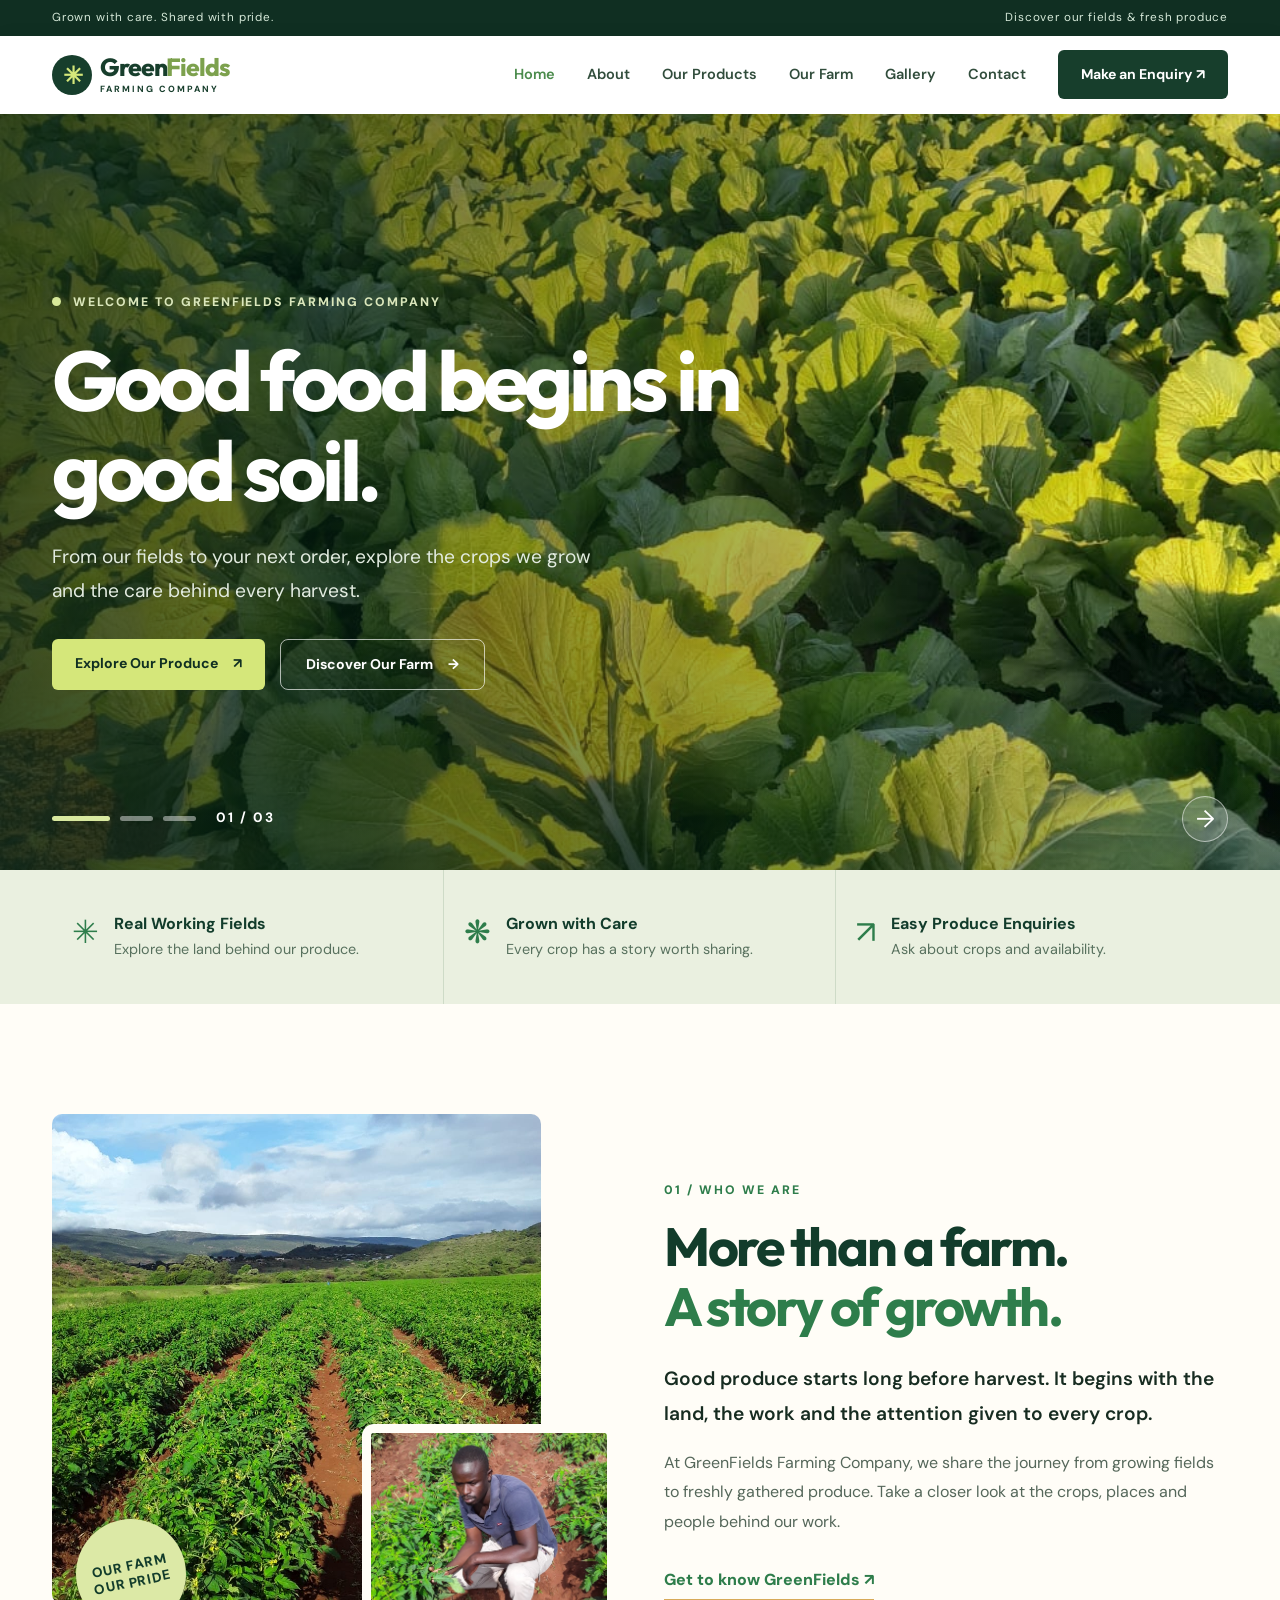
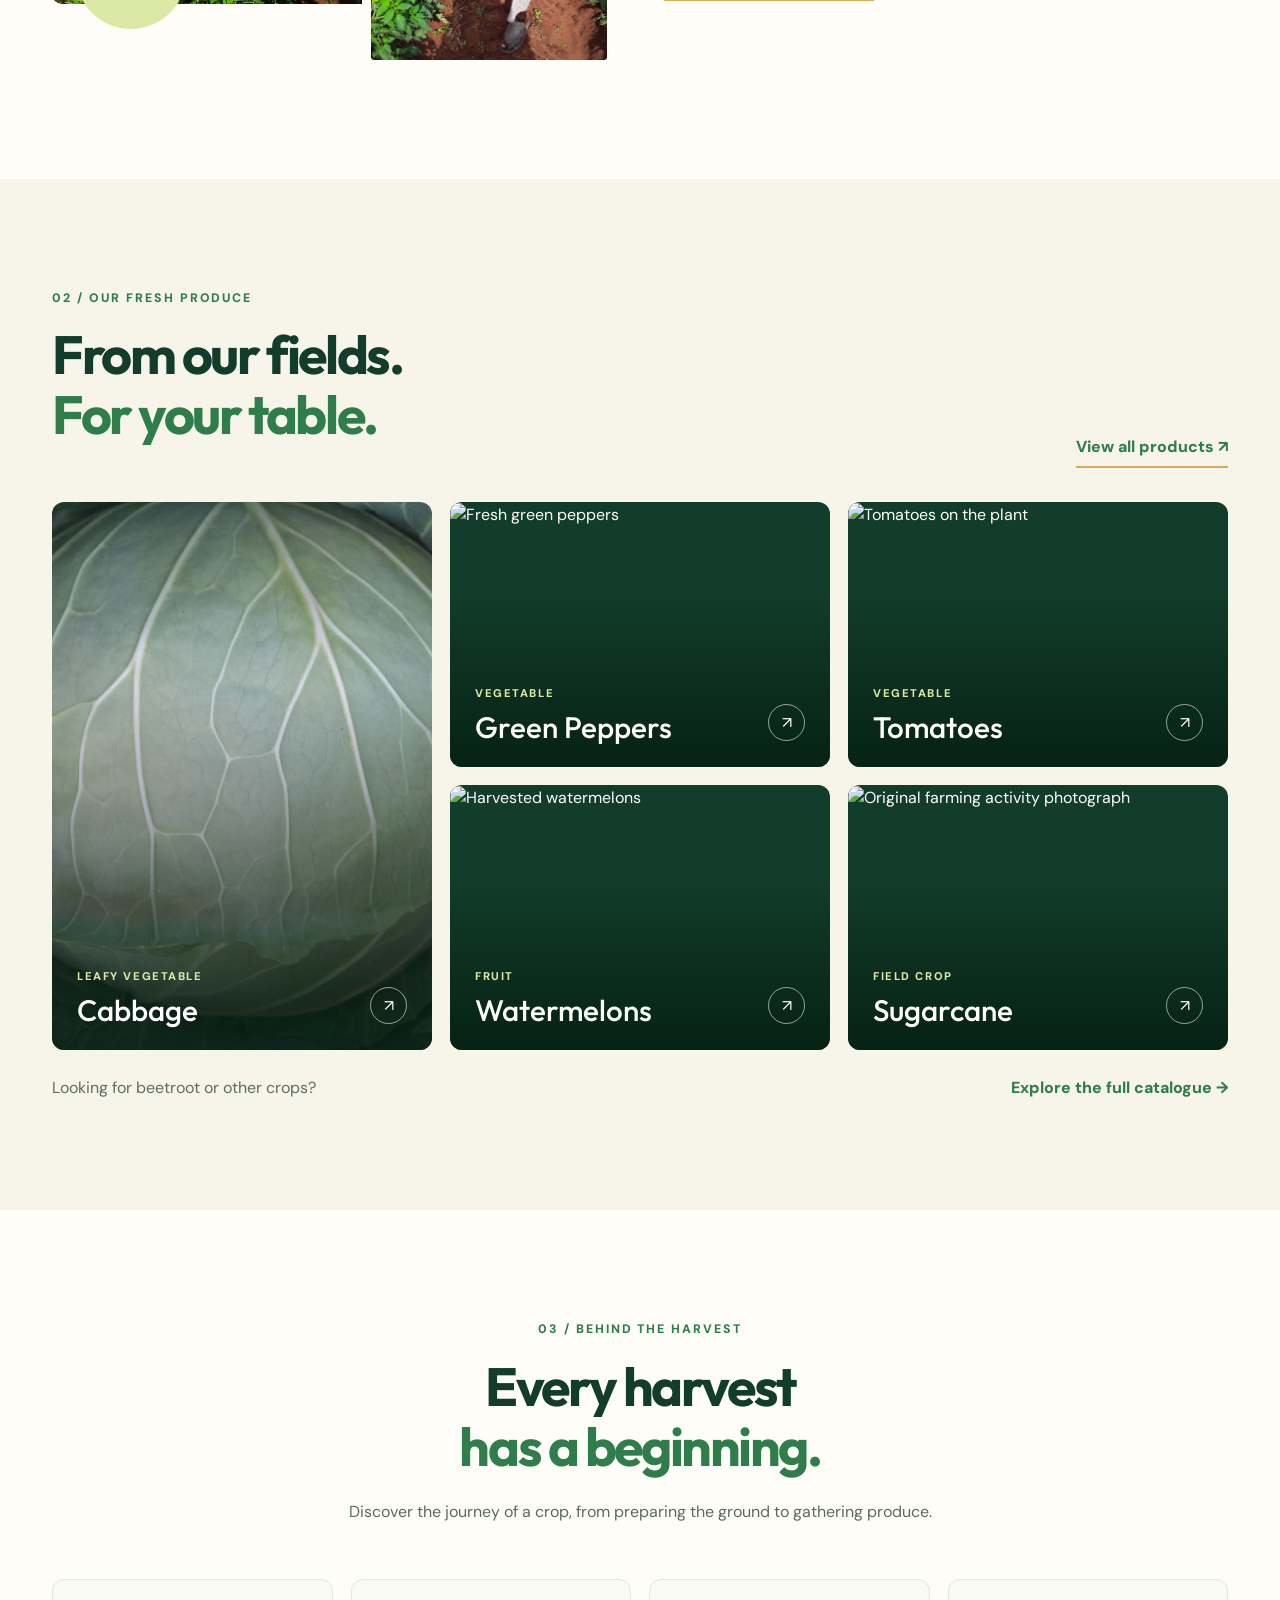
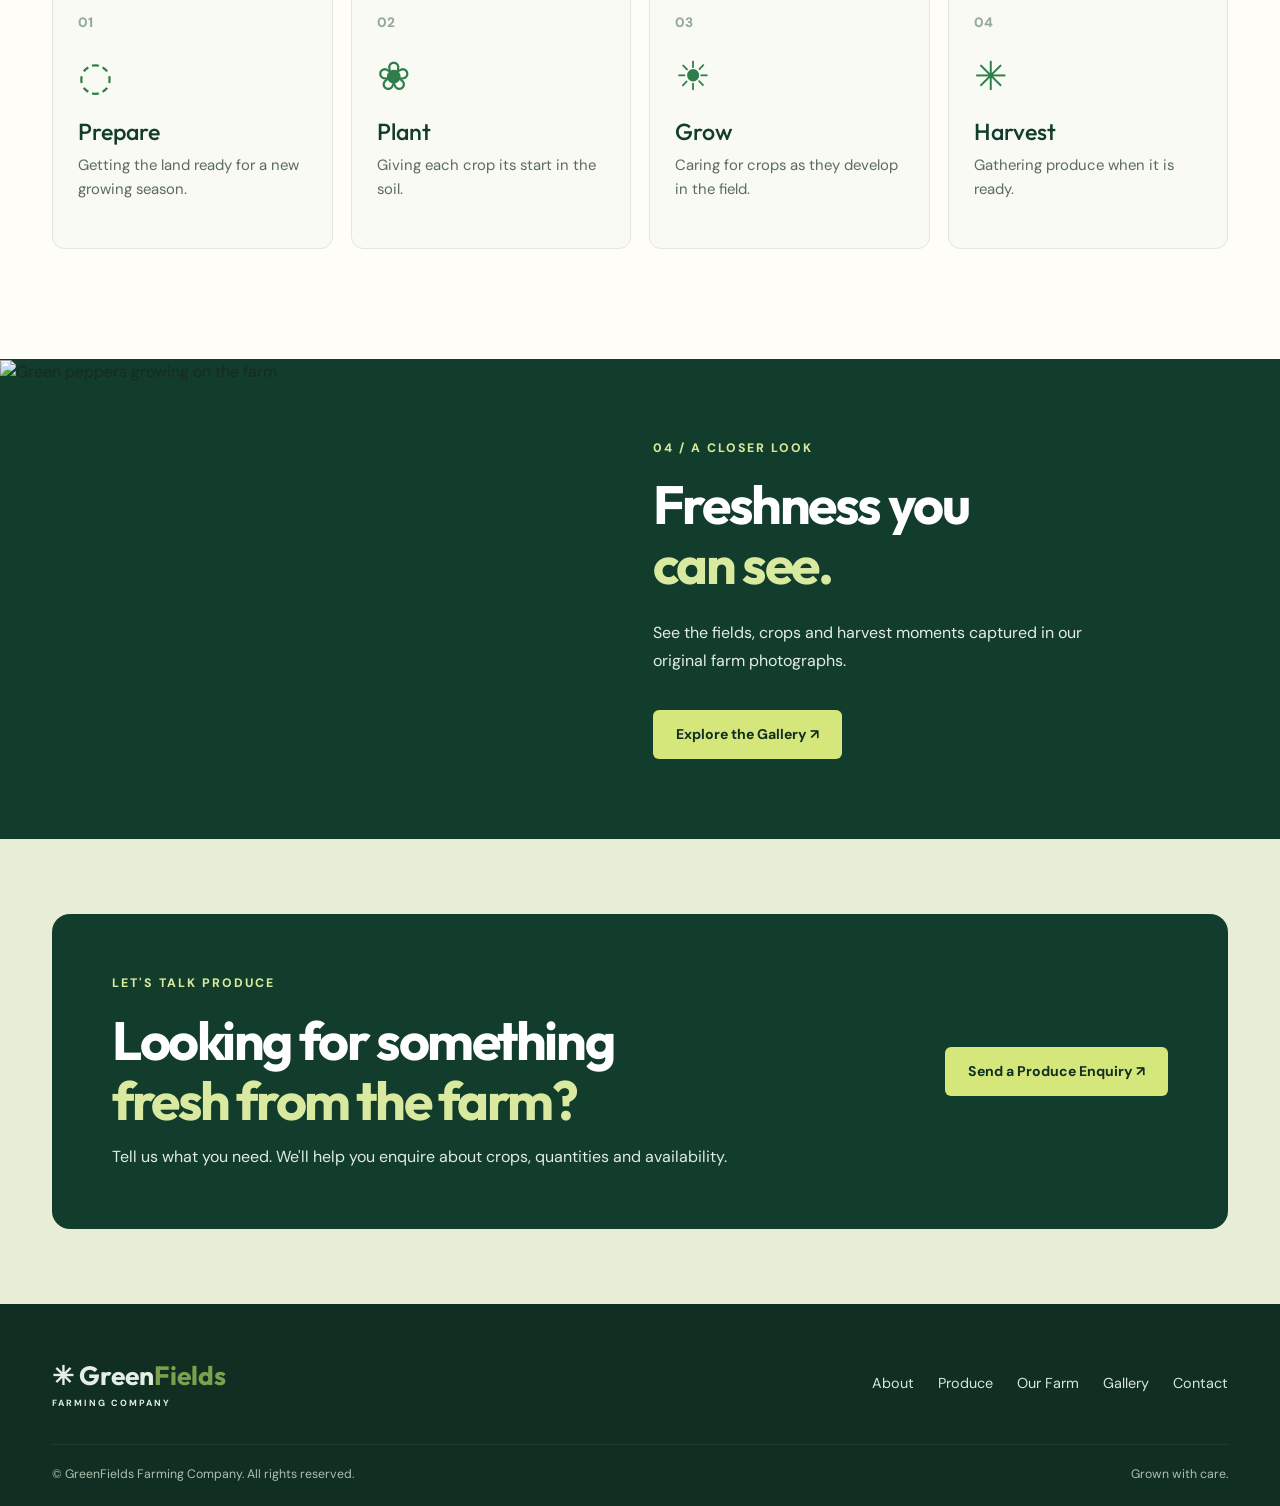
==== commit ccd0a2bd: "Add files via upload" ====
--- a/index.html
+++ b/index.html
@@ -1,43 +1,325 @@
 <!doctype html>
+
 <html lang="en">
-<head>
-  <meta charset="utf-8">
-  <meta name="viewport" content="width=device-width, initial-scale=1">
-  <meta name="theme-color" content="#173e2c">
-  <meta name="description" content="Explore fresh farm produce from GreenFields Farming Company, including cabbages, peppers, tomatoes, sugarcane and more.">
-  <title>GreenFields Farming Company | Grown with Care</title>
-  <link rel="preconnect" href="https://fonts.googleapis.com">
-  <link rel="preconnect" href="https://fonts.gstatic.com" crossorigin>
-  <link href="https://fonts.googleapis.com/css2?family=DM+Sans:wght@400;500;600;700&family=Outfit:wght@400;500;600;700;800&display=swap" rel="stylesheet">
-  <link href="https://cdn.jsdelivr.net/npm/bootstrap@5.3.3/dist/css/bootstrap.min.css" rel="stylesheet">
-  <link rel="stylesheet" href="assets/css/styles.css">
-</head>
-<body>
-  <a class="skip-link" href="#main">Skip to content</a>
-  <div class="topbar"><div class="container d-flex justify-content-between align-items-center"><span>Locally grown. Carefully harvested.</span><span class="d-none d-sm-inline">Fresh produce • Farm to customer</span></div></div>
-  <nav class="navbar navbar-expand-lg sticky-top" aria-label="Main navigation">
-    <div class="container">
-      <a class="navbar-brand d-flex align-items-center gap-2" href="index.html"><span class="brand-icon" aria-hidden="true">✳</span><span>Green<span class="brand-accent">Fields</span><small>FARMING COMPANY</small></span></a>
-      <button class="navbar-toggler" type="button" data-bs-toggle="collapse" data-bs-target="#mainNav" aria-controls="mainNav" aria-expanded="false" aria-label="Toggle navigation"><span class="navbar-toggler-icon"></span></button>
-      <div class="collapse navbar-collapse" id="mainNav"><ul class="navbar-nav ms-auto align-items-lg-center gap-lg-3"><li class="nav-item"><a class="nav-link active" aria-current="page" href="index.html">Home</a></li><li class="nav-item"><a class="nav-link" href="about.html">About</a></li><li class="nav-item"><a class="nav-link" href="products.html">Our Products</a></li><li class="nav-item"><a class="nav-link" href="farm.html">Our Farm</a></li><li class="nav-item"><a class="nav-link" href="gallery.html">Gallery</a></li><li class="nav-item"><a class="nav-link" href="#contact">Contact</a></li></ul><a class="btn btn-green ms-lg-4 mt-3 mt-lg-0" href="mailto:info@example.com?subject=GreenFields%20Produce%20Enquiry" id="navEnquiry">Make an Enquiry <span aria-hidden="true">↗</span></a></div>
-    </div>
-  </nav>
-  <main id="main">
-    <section class="hero" aria-labelledby="heroTitle"><img class="hero-image" src="assets/images/hero-cabbage.jpg" alt="Rows of mature cabbages growing on the farm" fetchpriority="high"><div class="hero-shade"></div><div class="container hero-content"><div class="row"><div class="col-lg-8 col-xl-7"><p class="eyebrow light"><span class="eyebrow-line"></span> WELCOME TO GREENFIELDS FARMING COMPANY</p><h1 id="heroTitle">Good food begins <em>in good soil.</em></h1><p class="hero-description">Discover farm-grown vegetables and fresh produce, nurtured with care from planting to harvest.</p><div class="d-flex flex-wrap gap-3"><a class="btn btn-lime" href="products.html">Explore Our Produce <span aria-hidden="true">↗</span></a><a class="btn btn-outline-light-custom" href="#about">Discover Our Story</a></div></div></div></div><div class="hero-footer"><div class="container d-flex justify-content-between align-items-center"><span>ROOTED IN FARMING • FOCUSED ON FRESHNESS</span><a href="#about" aria-label="Scroll to learn about GreenFields">SCROLL TO EXPLORE ↓</a></div></div></section>
-    <section class="intro-strip" aria-label="Our approach"><div class="container"><div class="row g-0"><div class="col-md-4 strip-item"><span class="strip-icon">◉</span><div><strong>Farm Grown</strong><p>Produce from real working fields</p></div></div><div class="col-md-4 strip-item"><span class="strip-icon">✿</span><div><strong>Harvested with Care</strong><p>Attention from crop to collection</p></div></div><div class="col-md-4 strip-item"><span class="strip-icon">↗</span><div><strong>Fresh Produce Enquiries</strong><p>Get in touch about availability</p></div></div></div></div></section>
-    <section class="section-pad" id="about"><div class="container"><div class="row align-items-center g-5"><div class="col-lg-6"><div class="about-photo-wrap"><img src="assets/images/farm-rows.jpg" alt="Long rows of green crops stretching across farmland" loading="lazy"><div class="photo-label"><span class="label-dot"></span> GROWING WITH PURPOSE</div></div></div><div class="col-lg-6"><p class="eyebrow">01 / OUR STORY</p><h2>Farming is more than what we do. <span>It's what we grow from.</span></h2><p class="section-copy">At GreenFields Farming Company, the fields are at the heart of our work. From healthy vegetables to carefully gathered harvests, we believe good farming starts with care, consistency and respect for the land.</p><p class="section-copy">Explore the crops we grow and see the people, fields and produce behind our name.</p><a href="about.html" class="text-link">Take a look at our farm <span aria-hidden="true">↗</span></a></div></div></div></section>
-    <section class="section-pad produce-section" id="produce"><div class="container"><div class="section-heading d-flex flex-wrap align-items-end justify-content-between gap-3"><div><p class="eyebrow">02 / WHAT WE GROW</p><h2>Fresh from <span>our fields.</span></h2><p class="section-copy mb-0">A closer look at some of the crops captured on our farm.</p></div><a href="products.html" class="text-link">Explore all produce <span aria-hidden="true">↗</span></a></div><div class="row g-4">
-      <div class="col-md-6 col-lg-4"><article class="product-card"><img src="assets/images/cabbage.jpg" alt="Fresh green cabbage" loading="lazy"><div class="product-card-body"><span>01 / LEAFY VEGETABLES</span><h3>Cabbage</h3><a href="#contact" aria-label="Enquire about cabbage">Enquire <span aria-hidden="true">↗</span></a></div></article></div>
-      <div class="col-md-6 col-lg-4"><article class="product-card"><img src="assets/images/peppers.jpg" alt="Freshly harvested green bell peppers" loading="lazy"><div class="product-card-body"><span>02 / VEGETABLES</span><h3>Green Peppers</h3><a href="#contact" aria-label="Enquire about green peppers">Enquire <span aria-hidden="true">↗</span></a></div></article></div>
-      <div class="col-md-6 col-lg-4"><article class="product-card"><img src="assets/images/tomatoes.jpg" alt="Tomatoes growing on the plant" loading="lazy"><div class="product-card-body"><span>03 / VEGETABLES</span><h3>Tomatoes</h3><a href="#contact" aria-label="Enquire about tomatoes">Enquire <span aria-hidden="true">↗</span></a></div></article></div>
-      <div class="col-md-6 col-lg-4"><article class="product-card"><img src="assets/images/watermelons.jpg" alt="Freshly harvested watermelons" loading="lazy"><div class="product-card-body"><span>04 / FRUIT</span><h3>Watermelons</h3><a href="#contact" aria-label="Enquire about watermelons">Enquire <span aria-hidden="true">↗</span></a></div></article></div>
-      <div class="col-md-6 col-lg-4"><article class="product-card"><img src="assets/images/sugarcane.jpg" alt="Sugarcane growing in the field" loading="lazy"><div class="product-card-body"><span>05 / FIELD CROPS</span><h3>Sugarcane</h3><a href="#contact" aria-label="Enquire about sugarcane">Enquire <span aria-hidden="true">↗</span></a></div></article></div>
-      <div class="col-md-6 col-lg-4"><article class="product-card"><img src="assets/images/beetroot.jpg" alt="Fresh beetroot growing in soil" loading="lazy"><div class="product-card-body"><span>06 / ROOT VEGETABLES</span><h3>Beetroot</h3><a href="#contact" aria-label="Enquire about beetroot">Enquire <span aria-hidden="true">↗</span></a></div></article></div>
-    </div></div></section>
-    <section class="farm-section" id="farm"><div class="farm-visual"><img src="assets/images/farmer.jpg" alt="Farmer tending crops in the field" loading="lazy"></div><div class="farm-content"><p class="eyebrow light">03 / BEHIND THE HARVEST</p><h2>Real fields.<br><em>Real work.</em><br>Real produce.</h2><p>There is a story behind every harvest: preparing the soil, caring for the crops, watching them grow and gathering the produce when it is ready.</p><a class="btn btn-lime" href="#contact">Get in Touch <span aria-hidden="true">↗</span></a></div></section>
-    <section class="section-pad harvest-section"><div class="container"><div class="row align-items-center g-5"><div class="col-lg-6 order-lg-2"><img class="harvest-photo" src="assets/images/tomato-harvest.jpg" alt="Freshly harvested tomatoes packed into crates" loading="lazy"></div><div class="col-lg-6 order-lg-1"><p class="eyebrow">04 / FROM FARM TO HARVEST</p><h2>Care in every <span>step of the journey.</span></h2><p class="section-copy">Our photographs tell the story of crops growing in the field and produce being gathered for the next stage of its journey.</p><a href="#contact" class="text-link">Talk to us about our produce <span aria-hidden="true">↗</span></a></div></div></div></section>
-    <section class="contact-section" id="contact"><div class="container"><div class="row align-items-center g-4"><div class="col-lg-8"><p class="eyebrow light">LET'S CONNECT</p><h2>Interested in our <em>fresh produce?</em></h2><p>Ask us about crops, availability and general farm enquiries.</p></div><div class="col-lg-4 text-lg-end"><a class="btn btn-lime" id="contactEnquiry" href="mailto:info@example.com?subject=GreenFields%20Produce%20Enquiry">Send an Enquiry <span aria-hidden="true">↗</span></a></div></div></div></section>
-  </main>
-  <footer><div class="container"><div class="d-flex flex-column flex-md-row justify-content-between gap-3 align-items-md-center"><div class="footer-brand">✳ Green<span>Fields</span><small>FARMING COMPANY</small></div><div class="footer-links"><a href="about.html">About</a><a href="products.html">Produce</a><a href="farm.html">Our Farm</a><a href="gallery.html">Gallery</a><a href="#contact">Contact</a></div></div><hr><div class="d-flex flex-column flex-md-row justify-content-between gap-2 footer-bottom"><span>© <span id="year"></span> GreenFields Farming Company. All rights reserved.</span><span>Grown with care.</span></div></div></footer>
-  <script src="https://cdn.jsdelivr.net/npm/bootstrap@5.3.3/dist/js/bootstrap.bundle.min.js"></script><script src="assets/js/main.js"></script>
-</body></html>
+  <head>
+    <meta charset="utf-8" /><meta content="width=device-width, initial-scale=1" name="viewport" />
+    <meta content="#123c2b" name="theme-color" /><meta
+      content="Explore GreenFields Farming Company's fresh cabbage, green peppers, tomatoes, watermelons, sugarcane and more. See our farm and enquire about produce."
+      name="description" />
+    <title>GreenFields Farming Company | Fresh from Our Fields</title>
+    <link href="https://fonts.googleapis.com" rel="preconnect" /><link
+      crossorigin=""
+      href="https://fonts.gstatic.com"
+      rel="preconnect" />
+    <link
+      href="https://fonts.googleapis.com/css2?family=DM+Sans:wght@400;500;600;700&amp;family=Outfit:wght@400;500;600;700;800&amp;display=swap"
+      rel="stylesheet" />
+    <link
+      href="https://cdn.jsdelivr.net/npm/bootstrap@5.3.3/dist/css/bootstrap.min.css"
+      rel="stylesheet" />
+    <link href="assets/css/styles.css" rel="stylesheet" /><link
+      href="assets/css/home-premium.css"
+      rel="stylesheet" />
+    <link href="favicon.svg" rel="icon" type="image/svg+xml"
+  /></head>
+  <body class="home-premium">
+    <a class="skip-link" href="#main">Skip to content</a>
+    <div class="topbar"
+      ><div class="container d-flex justify-content-between"
+        ><span>Grown with care. Shared with pride.</span
+        ><span class="d-none d-sm-inline">Discover our fields &amp; fresh produce</span></div
+      ></div
+    >
+    <nav aria-label="Main navigation" class="navbar navbar-expand-lg sticky-top"
+      ><div class="container">
+        <a class="navbar-brand d-flex align-items-center gap-2" href="index.html"
+          ><span aria-hidden="true" class="brand-icon">✳</span
+          ><span
+            >Green<span class="brand-accent">Fields</span><small>FARMING COMPANY</small></span
+          ></a
+        >
+        <button
+          aria-controls="mainNav"
+          aria-expanded="false"
+          aria-label="Toggle navigation"
+          class="navbar-toggler"
+          data-bs-target="#mainNav"
+          data-bs-toggle="collapse"
+          type="button"
+          ><span class="navbar-toggler-icon"></span
+        ></button>
+        <div class="collapse navbar-collapse" id="mainNav"
+          ><ul class="navbar-nav ms-auto align-items-lg-center gap-lg-3"
+            ><li class="nav-item"
+              ><a aria-current="page" class="nav-link active" href="index.html">Home</a></li
+            ><li class="nav-item"><a class="nav-link" href="about.html">About</a></li
+            ><li class="nav-item"><a class="nav-link" href="products.html">Our Products</a></li
+            ><li class="nav-item"><a class="nav-link" href="farm.html">Our Farm</a></li
+            ><li class="nav-item"><a class="nav-link" href="gallery.html">Gallery</a></li
+            ><li class="nav-item"><a class="nav-link" href="contact.html">Contact</a></li></ul
+          ><a class="btn btn-green ms-lg-4 mt-3 mt-lg-0" href="enquiries.html"
+            >Make an Enquiry ↗</a
+          ></div
+        >
+      </div></nav
+    >
+    <main id="main">
+      <section
+        aria-label="GreenFields farm highlights"
+        aria-roledescription="carousel"
+        class="premium-hero"
+        ><div class="hero-slides">
+          <div class="premium-slide is-active" data-slide="0"
+            ><img
+              alt="Original cabbage field photograph"
+              fetchpriority="high"
+              src="assets/images/farm-photo-50.jpg"
+          /></div>
+          <div aria-hidden="true" class="premium-slide" data-slide="1"
+            ><img alt="Original farm rows photograph" src="assets/images/farm-rows.jpg"
+          /></div>
+          <div aria-hidden="true" class="premium-slide" data-slide="2"
+            ><img alt="Original farming activity photograph" src="assets/images/peppers.jpg"
+          /></div> </div
+        ><div class="hero-gradient"></div
+        ><div class="container premium-hero-inner"
+          ><div class="hero-copy"
+            ><p class="hero-kicker"
+              ><span class="kicker-dot"></span> WELCOME TO GREENFIELDS FARMING COMPANY</p
+            ><h1>Good food begins in good soil.</h1
+            ><p
+              >From our fields to your next order, explore the crops we grow and the care behind
+              every harvest.</p
+            ><div class="hero-actions"
+              ><a class="btn btn-lime" href="products.html"
+                >Explore Our Produce <span aria-hidden="true">↗</span></a
+              ><a class="btn btn-hero-ghost" href="farm.html"
+                >Discover Our Farm <span aria-hidden="true">→</span></a
+              ></div
+            ></div
+          ></div
+        >
+        <div class="hero-controls container"
+          ><div aria-label="Choose a hero image" class="slide-buttons" role="group"
+            ><button
+              aria-label="Show cabbage field"
+              aria-pressed="true"
+              class="slide-dot is-active"
+              data-go="0"
+              type="button"
+            ></button
+            ><button
+              aria-label="Show farm rows"
+              aria-pressed="false"
+              class="slide-dot"
+              data-go="1"
+              type="button"
+            ></button
+            ><button
+              aria-label="Show farming activity"
+              aria-pressed="false"
+              class="slide-dot"
+              data-go="2"
+              type="button"
+            ></button></div
+          ><span aria-live="polite" class="slide-count">01 / 03</span
+          ><button aria-label="Next photograph" class="hero-next" type="button">→</button></div
+        >
+      </section>
+      <section aria-label="Our approach" class="value-band"
+        ><div class="container"
+          ><div class="row g-0"
+            ><div class="col-md-4 value-item"
+              ><span aria-hidden="true" class="value-symbol">✳</span
+              ><div
+                ><strong>Real Working Fields</strong
+                ><p>Explore the land behind our produce.</p></div
+              ></div
+            ><div class="col-md-4 value-item"
+              ><span aria-hidden="true" class="value-symbol">❋</span
+              ><div
+                ><strong>Grown with Care</strong><p>Every crop has a story worth sharing.</p></div
+              ></div
+            ><div class="col-md-4 value-item"
+              ><span aria-hidden="true" class="value-symbol">↗</span
+              ><div
+                ><strong>Easy Produce Enquiries</strong
+                ><p>Ask about crops and availability.</p></div
+              ></div
+            ></div
+          ></div
+        ></section
+      >
+      <section class="premium-section story-section" id="about"
+        ><div class="container"
+          ><div class="row g-5 align-items-center"
+            ><div class="col-lg-6"
+              ><div class="story-photos"
+                ><img
+                  alt="Rows of crops growing in the field"
+                  class="story-primary"
+                  loading="lazy"
+                  src="assets/images/farm-rows.jpg"
+                /><img
+                  alt="Farm work among growing crops"
+                  class="story-secondary"
+                  loading="lazy"
+                  src="assets/images/farmer.jpg"
+                /><span class="story-stamp">OUR FARM<br />OUR PRIDE</span></div
+              ></div
+            ><div class="col-lg-6"
+              ><p class="premium-eyebrow">01 / WHO WE ARE</p
+              ><h2>More than a farm.<br /><em>A story of growth.</em></h2
+              ><p class="premium-lead"
+                >Good produce starts long before harvest. It begins with the land, the work and the
+                attention given to every crop.</p
+              ><p
+                >At GreenFields Farming Company, we share the journey from growing fields to freshly
+                gathered produce. Take a closer look at the crops, places and people behind our
+                work.</p
+              ><a class="premium-text-link" href="about.html"
+                >Get to know GreenFields <span aria-hidden="true">↗</span></a
+              ></div
+            ></div
+          ></div
+        ></section
+      >
+      <section class="premium-section premium-products" id="produce"
+        ><div class="container"
+          ><div class="section-intro"
+            ><div
+              ><p class="premium-eyebrow">02 / OUR FRESH PRODUCE</p
+              ><h2>From our fields.<br /><em>For your table.</em></h2></div
+            ><a class="premium-text-link" href="products.html"
+              >View all products <span aria-hidden="true">↗</span></a
+            ></div
+          ><div class="premium-product-grid">
+            <a class="premium-product featured" href="product-details.html?product=cabbage"
+              ><img alt="Fresh cabbage" loading="lazy" src="assets/images/cabbage.jpg" /><div
+                class="premium-product-overlay"
+                ><span>LEAFY VEGETABLE</span><h3>Cabbage</h3
+                ><span aria-hidden="true" class="product-arrow">↗</span></div
+              ></a
+            >
+            <a class="premium-product" href="product-details.html?product=green-peppers"
+              ><img alt="Fresh green peppers" loading="lazy" src="assets/images/peppers.jpg" /><div
+                class="premium-product-overlay"
+                ><span>VEGETABLE</span><h3>Green Peppers</h3
+                ><span aria-hidden="true" class="product-arrow">↗</span></div
+              ></a
+            >
+            <a class="premium-product" href="product-details.html?product=tomatoes"
+              ><img
+                alt="Tomatoes on the plant"
+                loading="lazy"
+                src="assets/images/tomatoes.jpg"
+              /><div class="premium-product-overlay"
+                ><span>VEGETABLE</span><h3>Tomatoes</h3
+                ><span aria-hidden="true" class="product-arrow">↗</span></div
+              ></a
+            >
+            <a class="premium-product" href="product-details.html?product=watermelons"
+              ><img
+                alt="Harvested watermelons"
+                loading="lazy"
+                src="assets/images/watermelons.jpg"
+              /><div class="premium-product-overlay"
+                ><span>FRUIT</span><h3>Watermelons</h3
+                ><span aria-hidden="true" class="product-arrow">↗</span></div
+              ></a
+            >
+            <a class="premium-product" href="product-details.html?product=sugarcane"
+              ><img
+                alt="Original farming activity photograph"
+                loading="lazy"
+                src="assets/images/sugarcane.jpg"
+              /><div class="premium-product-overlay"
+                ><span>FIELD CROP</span><h3>Sugarcane</h3
+                ><span aria-hidden="true" class="product-arrow">↗</span></div
+              ></a
+            > </div
+          ><div class="product-footnote"
+            ><span>Looking for beetroot or other crops?</span
+            ><a href="products.html">Explore the full catalogue →</a></div
+          ></div
+        ></section
+      >
+      <section class="premium-section process-section"
+        ><div class="container"
+          ><div class="process-heading"
+            ><p class="premium-eyebrow">03 / BEHIND THE HARVEST</p
+            ><h2>Every harvest<br /><em>has a beginning.</em></h2
+            ><p
+              >Discover the journey of a crop, from preparing the ground to gathering produce.</p
+            ></div
+          ><div class="process-grid"
+            ><div class="process-step"
+              ><span class="process-number">01</span
+              ><span aria-hidden="true" class="process-icon">◌</span><h3>Prepare</h3
+              ><p>Getting the land ready for a new growing season.</p></div
+            ><div class="process-step"
+              ><span class="process-number">02</span
+              ><span aria-hidden="true" class="process-icon">❀</span><h3>Plant</h3
+              ><p>Giving each crop its start in the soil.</p></div
+            ><div class="process-step"
+              ><span class="process-number">03</span
+              ><span aria-hidden="true" class="process-icon">☀</span><h3>Grow</h3
+              ><p>Caring for crops as they develop in the field.</p></div
+            ><div class="process-step"
+              ><span class="process-number">04</span
+              ><span aria-hidden="true" class="process-icon">✳</span><h3>Harvest</h3
+              ><p>Gathering produce when it is ready.</p></div
+            ></div
+          ></div
+        ></section
+      >
+      <section class="harvest-feature"
+        ><div class="harvest-feature-image"
+          ><img
+            alt="Green peppers growing on the farm"
+            loading="lazy"
+            src="assets/images/peppers.jpg" /></div
+        ><div class="harvest-feature-copy"
+          ><p class="premium-eyebrow light">04 / A CLOSER LOOK</p
+          ><h2>Freshness you<br /><em>can see.</em></h2
+          ><p
+            >See the fields, crops and harvest moments captured in our original farm photographs.</p
+          ><a class="btn btn-lime" href="gallery.html">Explore the Gallery ↗</a></div
+        ></section
+      >
+      <section class="premium-cta"
+        ><div class="container"
+          ><div class="cta-inner"
+            ><div
+              ><p class="premium-eyebrow light">LET'S TALK PRODUCE</p
+              ><h2>Looking for something<br /><em>fresh from the farm?</em></h2
+              ><p
+                >Tell us what you need. We'll help you enquire about crops, quantities and
+                availability.</p
+              ></div
+            ><a class="btn btn-lime" href="enquiries.html">Send a Produce Enquiry ↗</a></div
+          ></div
+        ></section
+      >
+    </main>
+    <footer
+      ><div class="container"
+        ><div
+          class="d-flex flex-column flex-md-row justify-content-between gap-3 align-items-md-center"
+          ><div class="footer-brand">✳ Green<span>Fields</span><small>FARMING COMPANY</small></div
+          ><div class="footer-links"
+            ><a href="about.html">About</a><a href="products.html">Produce</a
+            ><a href="farm.html">Our Farm</a><a href="gallery.html">Gallery</a
+            ><a href="contact.html">Contact</a></div
+          ></div
+        ><hr /><div
+          class="d-flex flex-column flex-md-row justify-content-between gap-2 footer-bottom"
+          ><span>© <span id="year"></span> GreenFields Farming Company. All rights reserved.</span
+          ><span>Grown with care.</span></div
+        ></div
+      ></footer
+    >
+    <script src="https://cdn.jsdelivr.net/npm/bootstrap@5.3.3/dist/js/bootstrap.bundle.min.js"></script
+    ><script src="assets/js/main.js"></script
+    ><script src="assets/js/home-premium.js"></script> </body
+></html>
--- a/assets/css/styles.css
+++ b/assets/css/styles.css
@@ -1,25 +1,1721 @@
-:root{--green:#173e2c;--deep:#102f22;--lime:#d5e77a;--cream:#f8f8f1;--muted:#66756b;--ink:#193a2b}*{box-sizing:border-box}html{scroll-behavior:smooth;scroll-padding-top:90px}body{font-family:'DM Sans',sans-serif;color:var(--ink);background:#fff}h1,h2,h3,.navbar-brand{font-family:Outfit,sans-serif}h2{font-size:clamp(2.2rem,4vw,3.9rem);font-weight:650;letter-spacing:-.045em;line-height:1.12}h2 span{color:#7c957f}a{text-decoration:none}.container{max-width:1200px}.topbar{background:var(--deep);color:#d6e9d9;font-size:.73rem;letter-spacing:.07em;padding:9px 0}.navbar{background:#fff;box-shadow:0 3px 20px #102f2210;padding:14px 0}.navbar-brand{font-size:1.55rem;font-weight:750;letter-spacing:-.045em;color:var(--green);line-height:1}.brand-icon{background:var(--green);color:var(--lime);height:40px;width:40px;display:grid;place-items:center;border-radius:50%;font-size:1.5rem}.brand-accent,.footer-brand span{color:#7ca14d}.navbar-brand small,.footer-brand small{display:block;font-family:'DM Sans',sans-serif;font-size:.56rem;font-weight:700;letter-spacing:.22em;margin-top:5px}.nav-link{color:#314d3c;font-size:.91rem;font-weight:600}.nav-link:hover,.nav-link.active{color:#4b8b4c!important}.btn{border-radius:6px;font-weight:700;font-size:.88rem;padding:13px 22px;transition:transform .2s,background .2s}.btn:hover{transform:translateY(-2px)}.btn-green{background:var(--green);color:white}.btn-green:hover{background:#24583d;color:white}.btn-lime{background:var(--lime);color:var(--deep)}.btn-lime:hover{background:#e7f5a2;color:var(--deep)}.btn-outline-light-custom{border:1px solid #ffffffaa;color:#fff}.btn-outline-light-custom:hover{background:white;color:var(--deep)}.btn span{margin-left:12px}.hero{min-height:660px;height:min(82vh,820px);position:relative;display:flex;align-items:center;color:#fff}.hero-image,.hero-shade{position:absolute;inset:0;width:100%;height:100%}.hero-image{object-fit:cover;object-position:center 45%}.hero-shade{background:linear-gradient(90deg,#0b241bdd 0%,#0b241ba6 43%,#0b241b25 100%),linear-gradient(0deg,#0b241b7d,transparent 30%)}.hero-content{position:relative;z-index:1;padding-bottom:35px}.eyebrow{font-size:.76rem;font-weight:800;letter-spacing:.18em;color:#66845d;margin-bottom:22px}.eyebrow.light{color:var(--lime)}.eyebrow-line{display:inline-block;width:23px;height:2px;background:var(--lime);vertical-align:middle;margin-right:8px}.hero h1{font-size:clamp(3.3rem,7.2vw,6.8rem);font-weight:650;line-height:1.02;letter-spacing:-.065em;margin-bottom:24px}.hero h1 em,.farm-content h2 em,.contact-section h2 em{color:var(--lime);font-style:normal}.hero-description{max-width:520px;color:#e0e9e0;font-size:1.13rem;line-height:1.75;margin-bottom:34px}.hero-footer{position:absolute;bottom:28px;left:0;right:0;z-index:1;font-size:.69rem;letter-spacing:.16em;color:#d5e4d6}.hero-footer a{color:inherit}.intro-strip{background:var(--cream)}.strip-item{display:flex;align-items:center;gap:20px;padding:28px 30px;border-right:1px solid #e0e6db}.strip-item:last-child{border:0}.strip-icon{color:#4d8652;font-size:2rem}.strip-item strong{font-family:Outfit,sans-serif;font-size:1.08rem}.strip-item p{font-size:.82rem;color:var(--muted);margin:3px 0 0}.section-pad{padding:110px 0}.about-photo-wrap{position:relative}.about-photo-wrap img{display:block;width:100%;height:550px;object-fit:cover;border-radius:6px}.photo-label{position:absolute;bottom:25px;left:25px;background:#fff;padding:15px 20px;border-radius:4px;font-size:.7rem;font-weight:800;letter-spacing:.12em}.label-dot{display:inline-block;background:#6a994c;width:9px;height:9px;border-radius:50%;margin-right:8px}.section-copy{font-size:1rem;line-height:1.9;color:#647369;margin-top:20px}.text-link{color:var(--green);font-weight:800;display:inline-block;border-bottom:2px solid #94b36e;padding-bottom:7px;margin-top:16px}.text-link span{margin-left:15px}.produce-section{background:var(--cream)}.section-heading{margin-bottom:40px}.product-card{background:white;border-radius:6px;overflow:hidden;height:100%;box-shadow:0 6px 25px #1c3e2610;transition:transform .2s}.product-card:hover{transform:translateY(-5px)}.product-card img{width:100%;height:270px;object-fit:cover}.product-card-body{padding:23px 24px 26px}.product-card-body>span{color:#8a9b83;font-size:.67rem;letter-spacing:.13em;font-weight:800}.product-card h3{font-size:1.55rem;font-weight:650;margin:8px 0 13px}.product-card a{color:#437749;font-size:.86rem;font-weight:800}.farm-section{display:grid;grid-template-columns:1fr 1fr;min-height:550px;background:var(--green)}.farm-visual img{height:100%;width:100%;object-fit:cover}.farm-content{padding:90px clamp(30px,8vw,125px);color:white;display:flex;flex-direction:column;align-items:flex-start;justify-content:center}.farm-content h2{font-size:clamp(2.8rem,5vw,5.2rem);margin-bottom:22px}.farm-content p:not(.eyebrow){color:#d3e3d8;line-height:1.8;max-width:480px}.farm-content .btn{margin-top:20px}.harvest-photo{width:100%;height:470px;object-fit:cover;border-radius:6px}.contact-section{padding:90px 0;background:#244c33;color:#fff}.contact-section h2{max-width:720px}.contact-section p:not(.eyebrow){color:#d7e6d9}footer{background:var(--deep);color:#e4eee4;padding:55px 0 22px}.footer-brand{font:700 1.65rem Outfit,sans-serif}.footer-links{display:flex;flex-wrap:wrap;gap:24px}.footer-links a{color:#d7e7da;font-size:.9rem}footer hr{border-color:#ffffff3b;margin:35px 0 20px}.footer-bottom{color:#aebfb1;font-size:.77rem}.skip-link{position:absolute;left:-9999px;top:0;z-index:9999;background:white;color:black;padding:12px}.skip-link:focus{left:0}@media(max-width:991px){.farm-section{grid-template-columns:1fr}.farm-visual img{height:400px}.farm-content{padding:65px 35px}.hero{min-height:600px}.strip-item{padding:22px 15px}.about-photo-wrap img{height:420px}}@media(max-width:767px){.section-pad{padding:70px 0}.hero{min-height:610px;height:auto}.hero-content{padding-top:80px;padding-bottom:95px}.hero h1{font-size:clamp(3rem,13vw,4.5rem)}.hero-footer{font-size:.56rem}.strip-item{border-right:0;border-bottom:1px solid #e0e6db}.about-photo-wrap img,.harvest-photo{height:350px}.product-card img{height:245px}.contact-section{padding:65px 0}.topbar{font-size:.65rem}}@media(prefers-reduced-motion:reduce){html{scroll-behavior:auto}*,*:before,*:after{transition:none!important}}
-
+:root {
+  --green: #173e2c;
+  --deep: #102f22;
+  --lime: #d5e77a;
+  --cream: #f8f8f1;
+  --muted: #66756b;
+  --ink: #193a2b;
+}
+* {
+  box-sizing: border-box;
+}
+html {
+  scroll-behavior: smooth;
+  scroll-padding-top: 90px;
+}
+body {
+  font-family: 'DM Sans', sans-serif;
+  color: var(--ink);
+  background: #fff;
+}
+h1,
+h2,
+h3,
+.navbar-brand {
+  font-family: Outfit, sans-serif;
+}
+h2 {
+  font-size: clamp(2.2rem, 4vw, 3.9rem);
+  font-weight: 650;
+  letter-spacing: -0.045em;
+  line-height: 1.12;
+}
+h2 span {
+  color: #7c957f;
+}
+a {
+  text-decoration: none;
+}
+.container {
+  max-width: 1200px;
+}
+.topbar {
+  background: var(--deep);
+  color: #d6e9d9;
+  font-size: 0.73rem;
+  letter-spacing: 0.07em;
+  padding: 9px 0;
+}
+.navbar {
+  background: #fff;
+  box-shadow: 0 3px 20px #102f2210;
+  padding: 14px 0;
+}
+.navbar-brand {
+  font-size: 1.55rem;
+  font-weight: 750;
+  letter-spacing: -0.045em;
+  color: var(--green);
+  line-height: 1;
+}
+.brand-icon {
+  background: var(--green);
+  color: var(--lime);
+  height: 40px;
+  width: 40px;
+  display: grid;
+  place-items: center;
+  border-radius: 50%;
+  font-size: 1.5rem;
+}
+.brand-accent,
+.footer-brand span {
+  color: #7ca14d;
+}
+.navbar-brand small,
+.footer-brand small {
+  display: block;
+  font-family: 'DM Sans', sans-serif;
+  font-size: 0.56rem;
+  font-weight: 700;
+  letter-spacing: 0.22em;
+  margin-top: 5px;
+}
+.nav-link {
+  color: #314d3c;
+  font-size: 0.91rem;
+  font-weight: 600;
+}
+.nav-link:hover,
+.nav-link.active {
+  color: #4b8b4c !important;
+}
+.btn {
+  border-radius: 6px;
+  font-weight: 700;
+  font-size: 0.88rem;
+  padding: 13px 22px;
+  transition:
+    transform 0.2s,
+    background 0.2s;
+}
+.btn:hover {
+  transform: translateY(-2px);
+}
+.btn-green {
+  background: var(--green);
+  color: white;
+}
+.btn-green:hover {
+  background: #24583d;
+  color: white;
+}
+.btn-lime {
+  background: var(--lime);
+  color: var(--deep);
+}
+.btn-lime:hover {
+  background: #e7f5a2;
+  color: var(--deep);
+}
+.btn-outline-light-custom {
+  border: 1px solid #ffffffaa;
+  color: #fff;
+}
+.btn-outline-light-custom:hover {
+  background: white;
+  color: var(--deep);
+}
+.btn span {
+  margin-left: 12px;
+}
+.hero {
+  min-height: 660px;
+  height: min(82vh, 820px);
+  position: relative;
+  display: flex;
+  align-items: center;
+  color: #fff;
+}
+.hero-image,
+.hero-shade {
+  position: absolute;
+  inset: 0;
+  width: 100%;
+  height: 100%;
+}
+.hero-image {
+  object-fit: cover;
+  object-position: center 45%;
+}
+.hero-shade {
+  background:
+    linear-gradient(90deg, #0b241bdd 0%, #0b241ba6 43%, #0b241b25 100%),
+    linear-gradient(0deg, #0b241b7d, transparent 30%);
+}
+.hero-content {
+  position: relative;
+  z-index: 1;
+  padding-bottom: 35px;
+}
+.eyebrow {
+  font-size: 0.76rem;
+  font-weight: 800;
+  letter-spacing: 0.18em;
+  color: #66845d;
+  margin-bottom: 22px;
+}
+.eyebrow.light {
+  color: var(--lime);
+}
+.eyebrow-line {
+  display: inline-block;
+  width: 23px;
+  height: 2px;
+  background: var(--lime);
+  vertical-align: middle;
+  margin-right: 8px;
+}
+.hero h1 {
+  font-size: clamp(3.3rem, 7.2vw, 6.8rem);
+  font-weight: 650;
+  line-height: 1.02;
+  letter-spacing: -0.065em;
+  margin-bottom: 24px;
+}
+.hero h1 em,
+.farm-content h2 em,
+.contact-section h2 em {
+  color: var(--lime);
+  font-style: normal;
+}
+.hero-description {
+  max-width: 520px;
+  color: #e0e9e0;
+  font-size: 1.13rem;
+  line-height: 1.75;
+  margin-bottom: 34px;
+}
+.hero-footer {
+  position: absolute;
+  bottom: 28px;
+  left: 0;
+  right: 0;
+  z-index: 1;
+  font-size: 0.69rem;
+  letter-spacing: 0.16em;
+  color: #d5e4d6;
+}
+.hero-footer a {
+  color: inherit;
+}
+.intro-strip {
+  background: var(--cream);
+}
+.strip-item {
+  display: flex;
+  align-items: center;
+  gap: 20px;
+  padding: 28px 30px;
+  border-right: 1px solid #e0e6db;
+}
+.strip-item:last-child {
+  border: 0;
+}
+.strip-icon {
+  color: #4d8652;
+  font-size: 2rem;
+}
+.strip-item strong {
+  font-family: Outfit, sans-serif;
+  font-size: 1.08rem;
+}
+.strip-item p {
+  font-size: 0.82rem;
+  color: var(--muted);
+  margin: 3px 0 0;
+}
+.section-pad {
+  padding: 110px 0;
+}
+.about-photo-wrap {
+  position: relative;
+}
+.about-photo-wrap img {
+  display: block;
+  width: 100%;
+  height: 550px;
+  object-fit: cover;
+  border-radius: 6px;
+}
+.photo-label {
+  position: absolute;
+  bottom: 25px;
+  left: 25px;
+  background: #fff;
+  padding: 15px 20px;
+  border-radius: 4px;
+  font-size: 0.7rem;
+  font-weight: 800;
+  letter-spacing: 0.12em;
+}
+.label-dot {
+  display: inline-block;
+  background: #6a994c;
+  width: 9px;
+  height: 9px;
+  border-radius: 50%;
+  margin-right: 8px;
+}
+.section-copy {
+  font-size: 1rem;
+  line-height: 1.9;
+  color: #647369;
+  margin-top: 20px;
+}
+.text-link {
+  color: var(--green);
+  font-weight: 800;
+  display: inline-block;
+  border-bottom: 2px solid #94b36e;
+  padding-bottom: 7px;
+  margin-top: 16px;
+}
+.text-link span {
+  margin-left: 15px;
+}
+.produce-section {
+  background: var(--cream);
+}
+.section-heading {
+  margin-bottom: 40px;
+}
+.product-card {
+  background: white;
+  border-radius: 6px;
+  overflow: hidden;
+  height: 100%;
+  box-shadow: 0 6px 25px #1c3e2610;
+  transition: transform 0.2s;
+}
+.product-card:hover {
+  transform: translateY(-5px);
+}
+.product-card img {
+  width: 100%;
+  height: 270px;
+  object-fit: cover;
+}
+.product-card-body {
+  padding: 23px 24px 26px;
+}
+.product-card-body > span {
+  color: #8a9b83;
+  font-size: 0.67rem;
+  letter-spacing: 0.13em;
+  font-weight: 800;
+}
+.product-card h3 {
+  font-size: 1.55rem;
+  font-weight: 650;
+  margin: 8px 0 13px;
+}
+.product-card a {
+  color: #437749;
+  font-size: 0.86rem;
+  font-weight: 800;
+}
+.farm-section {
+  display: grid;
+  grid-template-columns: 1fr 1fr;
+  min-height: 550px;
+  background: var(--green);
+}
+.farm-visual img {
+  height: 100%;
+  width: 100%;
+  object-fit: cover;
+}
+.farm-content {
+  padding: 90px clamp(30px, 8vw, 125px);
+  color: white;
+  display: flex;
+  flex-direction: column;
+  align-items: flex-start;
+  justify-content: center;
+}
+.farm-content h2 {
+  font-size: clamp(2.8rem, 5vw, 5.2rem);
+  margin-bottom: 22px;
+}
+.farm-content p:not(.eyebrow) {
+  color: #d3e3d8;
+  line-height: 1.8;
+  max-width: 480px;
+}
+.farm-content .btn {
+  margin-top: 20px;
+}
+.harvest-photo {
+  width: 100%;
+  height: 470px;
+  object-fit: cover;
+  border-radius: 6px;
+}
+.contact-section {
+  padding: 90px 0;
+  background: #244c33;
+  color: #fff;
+}
+.contact-section h2 {
+  max-width: 720px;
+}
+.contact-section p:not(.eyebrow) {
+  color: #d7e6d9;
+}
+footer {
+  background: var(--deep);
+  color: #e4eee4;
+  padding: 55px 0 22px;
+}
+.footer-brand {
+  font:
+    700 1.65rem Outfit,
+    sans-serif;
+}
+.footer-links {
+  display: flex;
+  flex-wrap: wrap;
+  gap: 24px;
+}
+.footer-links a {
+  color: #d7e7da;
+  font-size: 0.9rem;
+}
+footer hr {
+  border-color: #ffffff3b;
+  margin: 35px 0 20px;
+}
+.footer-bottom {
+  color: #aebfb1;
+  font-size: 0.77rem;
+}
+.skip-link {
+  position: absolute;
+  left: -9999px;
+  top: 0;
+  z-index: 9999;
+  background: white;
+  color: black;
+  padding: 12px;
+}
+.skip-link:focus {
+  left: 0;
+}
+@media (max-width: 991px) {
+  .farm-section {
+    grid-template-columns: 1fr;
+  }
+  .farm-visual img {
+    height: 400px;
+  }
+  .farm-content {
+    padding: 65px 35px;
+  }
+  .hero {
+    min-height: 600px;
+  }
+  .strip-item {
+    padding: 22px 15px;
+  }
+  .about-photo-wrap img {
+    height: 420px;
+  }
+}
+@media (max-width: 767px) {
+  .section-pad {
+    padding: 70px 0;
+  }
+  .hero {
+    min-height: 610px;
+    height: auto;
+  }
+  .hero-content {
+    padding-top: 80px;
+    padding-bottom: 95px;
+  }
+  .hero h1 {
+    font-size: clamp(3rem, 13vw, 4.5rem);
+  }
+  .hero-footer {
+    font-size: 0.56rem;
+  }
+  .strip-item {
+    border-right: 0;
+    border-bottom: 1px solid #e0e6db;
+  }
+  .about-photo-wrap img,
+  .harvest-photo {
+    height: 350px;
+  }
+  .product-card img {
+    height: 245px;
+  }
+  .contact-section {
+    padding: 65px 0;
+  }
+  .topbar {
+    font-size: 0.65rem;
+  }
+}
+@media (prefers-reduced-motion: reduce) {
+  html {
+    scroll-behavior: auto;
+  }
+  *,
+  *:before,
+  *:after {
+    transition: none !important;
+  }
+}
 /* PAGE 2: ABOUT US */
-.about-hero{min-height:520px;position:relative;display:flex;align-items:center;color:#fff;overflow:hidden}.about-hero>img,.about-hero-shade{position:absolute;inset:0;width:100%;height:100%}.about-hero>img{object-fit:cover;object-position:center 52%}.about-hero-shade{background:linear-gradient(90deg,#0b241bf0,#0b241ba8 58%,#0b241b44)}.about-hero-inner{position:relative;z-index:1;padding-top:75px;padding-bottom:65px}.about-hero h1{font-family:Outfit,sans-serif;font-size:clamp(3rem,6.5vw,6rem);font-weight:650;letter-spacing:-.055em;line-height:1.06}.about-hero h1 em,.story-copy h2 em{font-style:normal;color:var(--lime)}.about-hero p:not(.eyebrow){max-width:560px;color:#e0ece0;line-height:1.8;font-size:1.07rem;margin:24px 0}.about-hero nav{font-size:.82rem;color:#cbdcc9}.about-hero nav a{color:#fff}.about-hero nav span{margin-left:8px}.about-values{background:var(--cream)}.value-card{background:#fff;border:1px solid #e7ede5;padding:34px;min-height:290px;height:100%;position:relative}.value-number{font-size:.75rem;letter-spacing:.12em;color:#7c987a;font-weight:800}.value-symbol{font-size:2.6rem;color:#719d5a;margin:12px 0 22px}.value-card h3{font-size:1.55rem;font-weight:650}.value-card p{color:var(--muted);line-height:1.8;margin-bottom:0}.about-image-story{display:grid;grid-template-columns:1fr 1fr;background:var(--green);color:#fff}.story-photo img{display:block;width:100%;height:100%;min-height:540px;object-fit:cover}.story-copy{padding:90px clamp(35px,7vw,110px);align-self:center}.story-copy h2{font-size:clamp(2.7rem,4.5vw,4.7rem)}.story-copy p:not(.eyebrow){color:#d6e7db;line-height:1.9}.story-copy .btn{margin-top:18px}.about-crop-grid{display:grid;grid-template-columns:1fr 1fr;gap:12px}.about-crop-grid img{width:100%;height:230px;object-fit:cover;border-radius:4px}@media(max-width:991px){.about-image-story{grid-template-columns:1fr}.story-photo img{height:390px;min-height:0}.story-copy{padding:65px 35px}}@media(max-width:575px){.about-hero{min-height:490px}.about-crop-grid img{height:150px}.value-card{min-height:0}}
-
+.about-hero {
+  min-height: 520px;
+  position: relative;
+  display: flex;
+  align-items: center;
+  color: #fff;
+  overflow: hidden;
+}
+.about-hero > img,
+.about-hero-shade {
+  position: absolute;
+  inset: 0;
+  width: 100%;
+  height: 100%;
+}
+.about-hero > img {
+  object-fit: cover;
+  object-position: center 52%;
+}
+.about-hero-shade {
+  background: linear-gradient(90deg, #0b241bf0, #0b241ba8 58%, #0b241b44);
+}
+.about-hero-inner {
+  position: relative;
+  z-index: 1;
+  padding-top: 75px;
+  padding-bottom: 65px;
+}
+.about-hero h1 {
+  font-family: Outfit, sans-serif;
+  font-size: clamp(3rem, 6.5vw, 6rem);
+  font-weight: 650;
+  letter-spacing: -0.055em;
+  line-height: 1.06;
+}
+.about-hero h1 em,
+.story-copy h2 em {
+  font-style: normal;
+  color: var(--lime);
+}
+.about-hero p:not(.eyebrow) {
+  max-width: 560px;
+  color: #e0ece0;
+  line-height: 1.8;
+  font-size: 1.07rem;
+  margin: 24px 0;
+}
+.about-hero nav {
+  font-size: 0.82rem;
+  color: #cbdcc9;
+}
+.about-hero nav a {
+  color: #fff;
+}
+.about-hero nav span {
+  margin-left: 8px;
+}
+.about-values {
+  background: var(--cream);
+}
+.value-card {
+  background: #fff;
+  border: 1px solid #e7ede5;
+  padding: 34px;
+  min-height: 290px;
+  height: 100%;
+  position: relative;
+}
+.value-number {
+  font-size: 0.75rem;
+  letter-spacing: 0.12em;
+  color: #7c987a;
+  font-weight: 800;
+}
+.value-symbol {
+  font-size: 2.6rem;
+  color: #719d5a;
+  margin: 12px 0 22px;
+}
+.value-card h3 {
+  font-size: 1.55rem;
+  font-weight: 650;
+}
+.value-card p {
+  color: var(--muted);
+  line-height: 1.8;
+  margin-bottom: 0;
+}
+.about-image-story {
+  display: grid;
+  grid-template-columns: 1fr 1fr;
+  background: var(--green);
+  color: #fff;
+}
+.story-photo img {
+  display: block;
+  width: 100%;
+  height: 100%;
+  min-height: 540px;
+  object-fit: cover;
+}
+.story-copy {
+  padding: 90px clamp(35px, 7vw, 110px);
+  align-self: center;
+}
+.story-copy h2 {
+  font-size: clamp(2.7rem, 4.5vw, 4.7rem);
+}
+.story-copy p:not(.eyebrow) {
+  color: #d6e7db;
+  line-height: 1.9;
+}
+.story-copy .btn {
+  margin-top: 18px;
+}
+.about-crop-grid {
+  display: grid;
+  grid-template-columns: 1fr 1fr;
+  gap: 12px;
+}
+.about-crop-grid img {
+  width: 100%;
+  height: 230px;
+  object-fit: cover;
+  border-radius: 4px;
+}
+@media (max-width: 991px) {
+  .about-image-story {
+    grid-template-columns: 1fr;
+  }
+  .story-photo img {
+    height: 390px;
+    min-height: 0;
+  }
+  .story-copy {
+    padding: 65px 35px;
+  }
+}
+@media (max-width: 575px) {
+  .about-hero {
+    min-height: 490px;
+  }
+  .about-crop-grid img {
+    height: 150px;
+  }
+  .value-card {
+    min-height: 0;
+  }
+}
 /* PAGE 3: PRODUCT CATALOG */
-.catalog-hero{min-height:490px;position:relative;display:flex;align-items:center;color:#fff;overflow:hidden}.catalog-hero>img,.catalog-hero-overlay{position:absolute;inset:0;width:100%;height:100%}.catalog-hero>img{object-fit:cover}.catalog-hero-overlay{background:linear-gradient(90deg,#102b21f0,#102b21a0 65%,#102b2155)}.catalog-hero-content{position:relative;z-index:1;padding:75px 12px}.catalog-hero h1{font-size:clamp(3.3rem,7vw,6.3rem);font-weight:700;letter-spacing:-.06em;line-height:1.02}.catalog-hero h1 em,.catalog-cta h2 em{font-style:normal;color:var(--lime)}.catalog-hero p:not(.eyebrow){max-width:560px;line-height:1.8;color:#e4eee5;margin:25px 0}.catalog-hero nav{font-size:.83rem;color:#d0e3d2}.catalog-hero nav a{color:white}.catalog-hero nav span{margin:0 12px}.catalog-section{background:var(--cream)}.catalog-search{border:1px solid #d6e1d6;padding:16px;border-radius:5px}.catalog-search:focus{border-color:#39734d;box-shadow:0 0 0 3px #39734d22}.catalog-toolbar{border-bottom:1px solid #dce4d8;padding:20px 0}.catalog-filters{display:flex;flex-wrap:wrap;gap:8px}.catalog-filter{border:1px solid #cbdacb;border-radius:100px;background:white;padding:10px 17px;font-size:.85rem;font-weight:700;color:#355640}.catalog-filter:hover,.catalog-filter.is-active{background:var(--green);border-color:var(--green);color:#fff}.catalog-count{font-size:.83rem;color:var(--muted)}.catalog-card{background:white;border:1px solid #e6ede5;border-radius:7px;overflow:hidden;box-shadow:0 8px 30px #1439240a;transition:transform .2s,box-shadow .2s}.catalog-card:hover{transform:translateY(-5px);box-shadow:0 15px 40px #14392418}.catalog-photo{position:relative;overflow:hidden}.catalog-photo img{width:100%;height:260px;object-fit:cover;display:block;transition:transform .35s}.catalog-card:hover img{transform:scale(1.04)}.catalog-tag{position:absolute;top:17px;left:17px;background:#f5f9ed;color:#2a5336;font-size:.7rem;font-weight:800;border-radius:3px;padding:8px 11px}.catalog-info{padding:25px}.catalog-kicker{text-transform:uppercase;font-size:.7rem;letter-spacing:.15em;color:#7a9675;font-weight:800}.catalog-info h2{font-size:1.65rem;letter-spacing:-.03em}.catalog-info>p:not(.catalog-kicker){font-size:.92rem;line-height:1.7;color:#637266;min-height:50px}.catalog-action{font-weight:800;color:#2e6841;display:flex;justify-content:space-between;border-top:1px solid #e8eee7;padding-top:16px;margin-top:20px;font-size:.88rem}.catalog-action:hover{color:#173e2c}.catalog-empty{text-align:center;padding:65px 20px}.catalog-feature{background:#173e2c;color:white}.catalog-feature img{width:100%;height:100%;min-height:430px;object-fit:cover}.catalog-feature-text{padding:75px clamp(30px,5vw,80px)}.catalog-feature-text h2 span{color:var(--lime)}.catalog-feature-text p:not(.eyebrow){color:#d6e7db;line-height:1.85;margin:25px 0}.catalog-cta{background:#244c33;color:white;padding:85px 0}.catalog-cta h2{margin-bottom:15px}.catalog-cta p:not(.eyebrow){color:#d8e7dc;margin:0}.catalog-cta .btn{white-space:normal}@media(max-width:767px){.catalog-hero{min-height:420px}.catalog-hero-content{padding:65px 12px}.catalog-photo img{height:235px}.catalog-feature img{min-height:290px;height:290px}.catalog-feature-text{padding:60px 25px}}
-
+.catalog-hero {
+  min-height: 490px;
+  position: relative;
+  display: flex;
+  align-items: center;
+  color: #fff;
+  overflow: hidden;
+}
+.catalog-hero > img,
+.catalog-hero-overlay {
+  position: absolute;
+  inset: 0;
+  width: 100%;
+  height: 100%;
+}
+.catalog-hero > img {
+  object-fit: cover;
+}
+.catalog-hero-overlay {
+  background: linear-gradient(90deg, #102b21f0, #102b21a0 65%, #102b2155);
+}
+.catalog-hero-content {
+  position: relative;
+  z-index: 1;
+  padding: 75px 12px;
+}
+.catalog-hero h1 {
+  font-size: clamp(3.3rem, 7vw, 6.3rem);
+  font-weight: 700;
+  letter-spacing: -0.06em;
+  line-height: 1.02;
+}
+.catalog-hero h1 em,
+.catalog-cta h2 em {
+  font-style: normal;
+  color: var(--lime);
+}
+.catalog-hero p:not(.eyebrow) {
+  max-width: 560px;
+  line-height: 1.8;
+  color: #e4eee5;
+  margin: 25px 0;
+}
+.catalog-hero nav {
+  font-size: 0.83rem;
+  color: #d0e3d2;
+}
+.catalog-hero nav a {
+  color: white;
+}
+.catalog-hero nav span {
+  margin: 0 12px;
+}
+.catalog-section {
+  background: var(--cream);
+}
+.catalog-search {
+  border: 1px solid #d6e1d6;
+  padding: 16px;
+  border-radius: 5px;
+}
+.catalog-search:focus {
+  border-color: #39734d;
+  box-shadow: 0 0 0 3px #39734d22;
+}
+.catalog-toolbar {
+  border-bottom: 1px solid #dce4d8;
+  padding: 20px 0;
+}
+.catalog-filters {
+  display: flex;
+  flex-wrap: wrap;
+  gap: 8px;
+}
+.catalog-filter {
+  border: 1px solid #cbdacb;
+  border-radius: 100px;
+  background: white;
+  padding: 10px 17px;
+  font-size: 0.85rem;
+  font-weight: 700;
+  color: #355640;
+}
+.catalog-filter:hover,
+.catalog-filter.is-active {
+  background: var(--green);
+  border-color: var(--green);
+  color: #fff;
+}
+.catalog-count {
+  font-size: 0.83rem;
+  color: var(--muted);
+}
+.catalog-card {
+  background: white;
+  border: 1px solid #e6ede5;
+  border-radius: 7px;
+  overflow: hidden;
+  box-shadow: 0 8px 30px #1439240a;
+  transition:
+    transform 0.2s,
+    box-shadow 0.2s;
+}
+.catalog-card:hover {
+  transform: translateY(-5px);
+  box-shadow: 0 15px 40px #14392418;
+}
+.catalog-photo {
+  position: relative;
+  overflow: hidden;
+}
+.catalog-photo img {
+  width: 100%;
+  height: 260px;
+  object-fit: cover;
+  display: block;
+  transition: transform 0.35s;
+}
+.catalog-card:hover img {
+  transform: scale(1.04);
+}
+.catalog-tag {
+  position: absolute;
+  top: 17px;
+  left: 17px;
+  background: #f5f9ed;
+  color: #2a5336;
+  font-size: 0.7rem;
+  font-weight: 800;
+  border-radius: 3px;
+  padding: 8px 11px;
+}
+.catalog-info {
+  padding: 25px;
+}
+.catalog-kicker {
+  text-transform: uppercase;
+  font-size: 0.7rem;
+  letter-spacing: 0.15em;
+  color: #7a9675;
+  font-weight: 800;
+}
+.catalog-info h2 {
+  font-size: 1.65rem;
+  letter-spacing: -0.03em;
+}
+.catalog-info > p:not(.catalog-kicker) {
+  font-size: 0.92rem;
+  line-height: 1.7;
+  color: #637266;
+  min-height: 50px;
+}
+.catalog-action {
+  font-weight: 800;
+  color: #2e6841;
+  display: flex;
+  justify-content: space-between;
+  border-top: 1px solid #e8eee7;
+  padding-top: 16px;
+  margin-top: 20px;
+  font-size: 0.88rem;
+}
+.catalog-action:hover {
+  color: #173e2c;
+}
+.catalog-empty {
+  text-align: center;
+  padding: 65px 20px;
+}
+.catalog-feature {
+  background: #173e2c;
+  color: white;
+}
+.catalog-feature img {
+  width: 100%;
+  height: 100%;
+  min-height: 430px;
+  object-fit: cover;
+}
+.catalog-feature-text {
+  padding: 75px clamp(30px, 5vw, 80px);
+}
+.catalog-feature-text h2 span {
+  color: var(--lime);
+}
+.catalog-feature-text p:not(.eyebrow) {
+  color: #d6e7db;
+  line-height: 1.85;
+  margin: 25px 0;
+}
+.catalog-cta {
+  background: #244c33;
+  color: white;
+  padding: 85px 0;
+}
+.catalog-cta h2 {
+  margin-bottom: 15px;
+}
+.catalog-cta p:not(.eyebrow) {
+  color: #d8e7dc;
+  margin: 0;
+}
+.catalog-cta .btn {
+  white-space: normal;
+}
+@media (max-width: 767px) {
+  .catalog-hero {
+    min-height: 420px;
+  }
+  .catalog-hero-content {
+    padding: 65px 12px;
+  }
+  .catalog-photo img {
+    height: 235px;
+  }
+  .catalog-feature img {
+    min-height: 290px;
+    height: 290px;
+  }
+  .catalog-feature-text {
+    padding: 60px 25px;
+  }
+}
 /* Page 4: individual produce details */
-.detail-heading{background:#f4f7ee;padding:62px 0 52px}.detail-breadcrumb{font-size:.86rem;color:#6a756b;margin-bottom:38px}.detail-breadcrumb a{color:#375e43;text-decoration:none}.detail-breadcrumb span{font-weight:700;color:#243b2c}.detail-heading h1{font-size:clamp(3rem,7vw,6rem);letter-spacing:-.055em;color:#173e2c;font-weight:800;margin:0 0 10px}.detail-heading p:last-child{color:#627064;max-width:540px}.detail-section{padding:75px 0 95px}.detail-image-frame{position:relative;border-radius:24px;overflow:hidden;background:#e3e8dc}.detail-image-frame img{display:block;width:100%;height:520px;object-fit:cover}.detail-photo-label{position:absolute;bottom:18px;left:18px;background:#fff;padding:10px 15px;border-radius:50px;font-size:.72rem;font-weight:800;letter-spacing:.1em;color:#234f34}.detail-caption{color:#68766c;font-size:.85rem;margin-top:14px}.detail-info{padding:14px 0}.detail-pill{display:inline-block;border-radius:30px;padding:9px 16px;background:#e9f4dc;color:#38652e;font-size:.78rem;font-weight:800;text-transform:uppercase;letter-spacing:.07em}.detail-info h2{font-size:clamp(2rem,3vw,3.1rem);line-height:1.08;color:#173e2c;margin:22px 0}.detail-info>p{color:#596a60;line-height:1.8}.detail-divider{height:1px;background:#dce6d8;margin:30px 0 12px}.detail-fact{display:flex;justify-content:space-between;gap:20px;padding:17px 0;border-bottom:1px solid #e4e9e0;font-size:.9rem}.detail-fact span{color:#69776c}.detail-fact strong{text-align:right;color:#173e2c}.detail-enquire{display:block;text-align:center;margin-top:32px;padding:16px}.detail-note{font-size:.79rem;margin-top:15px}.detail-process{background:#173e2c;padding:75px 0;color:white}.detail-process h2{font-size:clamp(2.4rem,4vw,4rem);line-height:1.08}.detail-process h2 em{color:#c8e888;font-style:normal}.detail-process p:not(.eyebrow){color:#d6e4d8;max-width:400px;line-height:1.8}.detail-process img{width:100%;height:330px;object-fit:cover;border-radius:18px}.detail-more h2{font-size:clamp(2rem,3.6vw,3rem);color:#173e2c}.detail-more h2 span{color:#6a8c4d}.detail-all{font-weight:700;color:#285637;text-decoration:none}.detail-related-card{display:flex;flex-direction:column;background:#f5f7f0;border-radius:18px;overflow:hidden;text-decoration:none;padding-bottom:20px;transition:transform .2s}.detail-related-card:hover{transform:translateY(-5px)}.detail-related-card img{width:100%;height:215px;object-fit:cover}.detail-related-card span{font-size:.75rem;text-transform:uppercase;letter-spacing:.08em;color:#6b806d;margin:20px 22px 7px}.detail-related-card strong{font-size:1.3rem;color:#173e2c;margin:0 22px}.detail-bottom{background:#244d35;color:white;padding:48px 0}.detail-bottom h2{font-size:clamp(1.8rem,3vw,2.6rem);margin:0}@media(max-width:767px){.detail-heading{padding:36px 0}.detail-breadcrumb{margin-bottom:25px}.detail-section{padding:35px 0 65px}.detail-image-frame img{height:310px}.detail-process{padding:55px 0}.detail-process img{height:230px}.detail-fact{font-size:.83rem}}
-
+.detail-heading {
+  background: #f4f7ee;
+  padding: 62px 0 52px;
+}
+.detail-breadcrumb {
+  font-size: 0.86rem;
+  color: #6a756b;
+  margin-bottom: 38px;
+}
+.detail-breadcrumb a {
+  color: #375e43;
+  text-decoration: none;
+}
+.detail-breadcrumb span {
+  font-weight: 700;
+  color: #243b2c;
+}
+.detail-heading h1 {
+  font-size: clamp(3rem, 7vw, 6rem);
+  letter-spacing: -0.055em;
+  color: #173e2c;
+  font-weight: 800;
+  margin: 0 0 10px;
+}
+.detail-heading p:last-child {
+  color: #627064;
+  max-width: 540px;
+}
+.detail-section {
+  padding: 75px 0 95px;
+}
+.detail-image-frame {
+  position: relative;
+  border-radius: 24px;
+  overflow: hidden;
+  background: #e3e8dc;
+}
+.detail-image-frame img {
+  display: block;
+  width: 100%;
+  height: 520px;
+  object-fit: cover;
+}
+.detail-photo-label {
+  position: absolute;
+  bottom: 18px;
+  left: 18px;
+  background: #fff;
+  padding: 10px 15px;
+  border-radius: 50px;
+  font-size: 0.72rem;
+  font-weight: 800;
+  letter-spacing: 0.1em;
+  color: #234f34;
+}
+.detail-caption {
+  color: #68766c;
+  font-size: 0.85rem;
+  margin-top: 14px;
+}
+.detail-info {
+  padding: 14px 0;
+}
+.detail-pill {
+  display: inline-block;
+  border-radius: 30px;
+  padding: 9px 16px;
+  background: #e9f4dc;
+  color: #38652e;
+  font-size: 0.78rem;
+  font-weight: 800;
+  text-transform: uppercase;
+  letter-spacing: 0.07em;
+}
+.detail-info h2 {
+  font-size: clamp(2rem, 3vw, 3.1rem);
+  line-height: 1.08;
+  color: #173e2c;
+  margin: 22px 0;
+}
+.detail-info > p {
+  color: #596a60;
+  line-height: 1.8;
+}
+.detail-divider {
+  height: 1px;
+  background: #dce6d8;
+  margin: 30px 0 12px;
+}
+.detail-fact {
+  display: flex;
+  justify-content: space-between;
+  gap: 20px;
+  padding: 17px 0;
+  border-bottom: 1px solid #e4e9e0;
+  font-size: 0.9rem;
+}
+.detail-fact span {
+  color: #69776c;
+}
+.detail-fact strong {
+  text-align: right;
+  color: #173e2c;
+}
+.detail-enquire {
+  display: block;
+  text-align: center;
+  margin-top: 32px;
+  padding: 16px;
+}
+.detail-note {
+  font-size: 0.79rem;
+  margin-top: 15px;
+}
+.detail-process {
+  background: #173e2c;
+  padding: 75px 0;
+  color: white;
+}
+.detail-process h2 {
+  font-size: clamp(2.4rem, 4vw, 4rem);
+  line-height: 1.08;
+}
+.detail-process h2 em {
+  color: #c8e888;
+  font-style: normal;
+}
+.detail-process p:not(.eyebrow) {
+  color: #d6e4d8;
+  max-width: 400px;
+  line-height: 1.8;
+}
+.detail-process img {
+  width: 100%;
+  height: 330px;
+  object-fit: cover;
+  border-radius: 18px;
+}
+.detail-more h2 {
+  font-size: clamp(2rem, 3.6vw, 3rem);
+  color: #173e2c;
+}
+.detail-more h2 span {
+  color: #6a8c4d;
+}
+.detail-all {
+  font-weight: 700;
+  color: #285637;
+  text-decoration: none;
+}
+.detail-related-card {
+  display: flex;
+  flex-direction: column;
+  background: #f5f7f0;
+  border-radius: 18px;
+  overflow: hidden;
+  text-decoration: none;
+  padding-bottom: 20px;
+  transition: transform 0.2s;
+}
+.detail-related-card:hover {
+  transform: translateY(-5px);
+}
+.detail-related-card img {
+  width: 100%;
+  height: 215px;
+  object-fit: cover;
+}
+.detail-related-card span {
+  font-size: 0.75rem;
+  text-transform: uppercase;
+  letter-spacing: 0.08em;
+  color: #6b806d;
+  margin: 20px 22px 7px;
+}
+.detail-related-card strong {
+  font-size: 1.3rem;
+  color: #173e2c;
+  margin: 0 22px;
+}
+.detail-bottom {
+  background: #244d35;
+  color: white;
+  padding: 48px 0;
+}
+.detail-bottom h2 {
+  font-size: clamp(1.8rem, 3vw, 2.6rem);
+  margin: 0;
+}
+@media (max-width: 767px) {
+  .detail-heading {
+    padding: 36px 0;
+  }
+  .detail-breadcrumb {
+    margin-bottom: 25px;
+  }
+  .detail-section {
+    padding: 35px 0 65px;
+  }
+  .detail-image-frame img {
+    height: 310px;
+  }
+  .detail-process {
+    padding: 55px 0;
+  }
+  .detail-process img {
+    height: 230px;
+  }
+  .detail-fact {
+    font-size: 0.83rem;
+  }
+}
 /* PAGE 5 — OUR FARM */
-.farm-page-hero{min-height:660px;position:relative;display:flex;align-items:center;color:white;overflow:hidden}.farm-page-hero>img,.farm-page-shade{position:absolute;inset:0;width:100%;height:100%}.farm-page-hero>img{object-fit:cover;object-position:center}.farm-page-shade{background:linear-gradient(90deg,#0a251be8,#0a251bb0 50%,#0a251b3a)}.farm-page-hero-inner{position:relative;z-index:1;padding:95px 12px}.farm-page-hero h1{font-size:clamp(3.8rem,8vw,7.5rem);font-weight:700;line-height:.98;letter-spacing:-.065em}.farm-page-hero h1 em,.farm-journey h2 em{font-style:normal;color:var(--lime)}.farm-page-hero p:not(.eyebrow){max-width:570px;line-height:1.85;color:#e3ece4;font-size:1.1rem;margin:28px 0 35px}.farm-page-caption{position:absolute;bottom:35px;left:12px;font-size:.75rem;letter-spacing:.1em;color:#dce9dc}.farm-editorial-grid{display:grid;grid-template-columns:1.3fr .8fr;gap:15px;align-items:end}.farm-editorial-grid figure{position:relative;margin:0;overflow:hidden;border-radius:5px}.farm-editorial-grid img{width:100%;object-fit:cover;display:block}.farm-editorial-main img{height:510px}.farm-editorial-side img{height:350px}.farm-editorial-grid figcaption{position:absolute;bottom:0;left:0;right:0;color:white;background:linear-gradient(transparent,#092418b9);padding:55px 20px 18px;font-size:.8rem;font-weight:700}.farm-crop-section{background:var(--cream)}.farm-crop-grid{display:grid;grid-template-columns:repeat(3,1fr);gap:18px}.farm-crop-tile{position:relative;display:block;min-height:320px;overflow:hidden;border-radius:6px;color:white}.farm-crop-large{grid-row:span 2;min-height:658px}.farm-crop-tile img{width:100%;height:100%;position:absolute;inset:0;object-fit:cover;transition:transform .4s}.farm-crop-tile:hover img{transform:scale(1.055)}.farm-crop-tile:after{content:"";position:absolute;inset:0;background:linear-gradient(transparent 42%,#071e17c9)}.farm-crop-tile span{position:absolute;z-index:1;bottom:25px;left:25px;right:25px;display:block}.farm-crop-tile small{display:block;font-size:.68rem;letter-spacing:.16em;color:#e1e9d4;font-weight:700}.farm-crop-tile strong{font:650 1.85rem Outfit,sans-serif;display:block;margin-top:6px}.farm-crop-tile b{position:absolute;right:0;bottom:4px;font-size:1.4rem}.farm-journey{background:var(--deep);color:white}.farm-journey h2{color:white}.farm-journey-lead{color:#c9ddce;line-height:1.9;max-width:430px}.farm-steps{list-style:none;margin:0;padding:0}.farm-steps li{display:flex;gap:28px;padding:24px 0;border-bottom:1px solid #ffffff30}.farm-steps li:first-child{border-top:1px solid #ffffff30}.farm-steps li>span{font:700 1rem Outfit,sans-serif;color:var(--lime)}.farm-steps h3{font-size:1.5rem;font-weight:600;margin:0 0 7px}.farm-steps p{color:#c8dbcd;margin:0;line-height:1.7}.farm-harvest-image{position:relative}.farm-harvest-image img{width:100%;height:500px;object-fit:cover;border-radius:5px}.farm-harvest-image span{position:absolute;left:22px;bottom:22px;background:white;padding:12px 18px;font-size:.7rem;font-weight:800;letter-spacing:.12em}.farm-photo-band{display:grid;grid-template-columns:repeat(4,1fr);gap:7px;background:var(--deep)}.farm-photo-band img{width:100%;height:255px;object-fit:cover}@media(max-width:991px){.farm-crop-grid{grid-template-columns:repeat(2,1fr)}.farm-crop-large{grid-row:auto;min-height:320px}.farm-editorial-main img{height:430px}.farm-editorial-side img{height:290px}}@media(max-width:767px){.farm-page-hero{min-height:570px}.farm-page-hero-inner{padding:75px 12px}.farm-editorial-grid{grid-template-columns:1fr 1fr}.farm-editorial-main img{height:310px}.farm-editorial-side img{height:230px}.farm-crop-grid{grid-template-columns:1fr}.farm-crop-tile,.farm-crop-large{min-height:320px}.farm-harvest-image img{height:340px}.farm-photo-band{grid-template-columns:repeat(2,1fr)}.farm-photo-band img{height:180px}}
-
+.farm-page-hero {
+  min-height: 660px;
+  position: relative;
+  display: flex;
+  align-items: center;
+  color: white;
+  overflow: hidden;
+}
+.farm-page-hero > img,
+.farm-page-shade {
+  position: absolute;
+  inset: 0;
+  width: 100%;
+  height: 100%;
+}
+.farm-page-hero > img {
+  object-fit: cover;
+  object-position: center;
+}
+.farm-page-shade {
+  background: linear-gradient(90deg, #0a251be8, #0a251bb0 50%, #0a251b3a);
+}
+.farm-page-hero-inner {
+  position: relative;
+  z-index: 1;
+  padding: 95px 12px;
+}
+.farm-page-hero h1 {
+  font-size: clamp(3.8rem, 8vw, 7.5rem);
+  font-weight: 700;
+  line-height: 0.98;
+  letter-spacing: -0.065em;
+}
+.farm-page-hero h1 em,
+.farm-journey h2 em {
+  font-style: normal;
+  color: var(--lime);
+}
+.farm-page-hero p:not(.eyebrow) {
+  max-width: 570px;
+  line-height: 1.85;
+  color: #e3ece4;
+  font-size: 1.1rem;
+  margin: 28px 0 35px;
+}
+.farm-page-caption {
+  position: absolute;
+  bottom: 35px;
+  left: 12px;
+  font-size: 0.75rem;
+  letter-spacing: 0.1em;
+  color: #dce9dc;
+}
+.farm-editorial-grid {
+  display: grid;
+  grid-template-columns: 1.3fr 0.8fr;
+  gap: 15px;
+  align-items: end;
+}
+.farm-editorial-grid figure {
+  position: relative;
+  margin: 0;
+  overflow: hidden;
+  border-radius: 5px;
+}
+.farm-editorial-grid img {
+  width: 100%;
+  object-fit: cover;
+  display: block;
+}
+.farm-editorial-main img {
+  height: 510px;
+}
+.farm-editorial-side img {
+  height: 350px;
+}
+.farm-editorial-grid figcaption {
+  position: absolute;
+  bottom: 0;
+  left: 0;
+  right: 0;
+  color: white;
+  background: linear-gradient(transparent, #092418b9);
+  padding: 55px 20px 18px;
+  font-size: 0.8rem;
+  font-weight: 700;
+}
+.farm-crop-section {
+  background: var(--cream);
+}
+.farm-crop-grid {
+  display: grid;
+  grid-template-columns: repeat(3, 1fr);
+  gap: 18px;
+}
+.farm-crop-tile {
+  position: relative;
+  display: block;
+  min-height: 320px;
+  overflow: hidden;
+  border-radius: 6px;
+  color: white;
+}
+.farm-crop-large {
+  grid-row: span 2;
+  min-height: 658px;
+}
+.farm-crop-tile img {
+  width: 100%;
+  height: 100%;
+  position: absolute;
+  inset: 0;
+  object-fit: cover;
+  transition: transform 0.4s;
+}
+.farm-crop-tile:hover img {
+  transform: scale(1.055);
+}
+.farm-crop-tile:after {
+  content: '';
+  position: absolute;
+  inset: 0;
+  background: linear-gradient(transparent 42%, #071e17c9);
+}
+.farm-crop-tile span {
+  position: absolute;
+  z-index: 1;
+  bottom: 25px;
+  left: 25px;
+  right: 25px;
+  display: block;
+}
+.farm-crop-tile small {
+  display: block;
+  font-size: 0.68rem;
+  letter-spacing: 0.16em;
+  color: #e1e9d4;
+  font-weight: 700;
+}
+.farm-crop-tile strong {
+  font:
+    650 1.85rem Outfit,
+    sans-serif;
+  display: block;
+  margin-top: 6px;
+}
+.farm-crop-tile b {
+  position: absolute;
+  right: 0;
+  bottom: 4px;
+  font-size: 1.4rem;
+}
+.farm-journey {
+  background: var(--deep);
+  color: white;
+}
+.farm-journey h2 {
+  color: white;
+}
+.farm-journey-lead {
+  color: #c9ddce;
+  line-height: 1.9;
+  max-width: 430px;
+}
+.farm-steps {
+  list-style: none;
+  margin: 0;
+  padding: 0;
+}
+.farm-steps li {
+  display: flex;
+  gap: 28px;
+  padding: 24px 0;
+  border-bottom: 1px solid #ffffff30;
+}
+.farm-steps li:first-child {
+  border-top: 1px solid #ffffff30;
+}
+.farm-steps li > span {
+  font:
+    700 1rem Outfit,
+    sans-serif;
+  color: var(--lime);
+}
+.farm-steps h3 {
+  font-size: 1.5rem;
+  font-weight: 600;
+  margin: 0 0 7px;
+}
+.farm-steps p {
+  color: #c8dbcd;
+  margin: 0;
+  line-height: 1.7;
+}
+.farm-harvest-image {
+  position: relative;
+}
+.farm-harvest-image img {
+  width: 100%;
+  height: 500px;
+  object-fit: cover;
+  border-radius: 5px;
+}
+.farm-harvest-image span {
+  position: absolute;
+  left: 22px;
+  bottom: 22px;
+  background: white;
+  padding: 12px 18px;
+  font-size: 0.7rem;
+  font-weight: 800;
+  letter-spacing: 0.12em;
+}
+.farm-photo-band {
+  display: grid;
+  grid-template-columns: repeat(4, 1fr);
+  gap: 7px;
+  background: var(--deep);
+}
+.farm-photo-band img {
+  width: 100%;
+  height: 255px;
+  object-fit: cover;
+}
+@media (max-width: 991px) {
+  .farm-crop-grid {
+    grid-template-columns: repeat(2, 1fr);
+  }
+  .farm-crop-large {
+    grid-row: auto;
+    min-height: 320px;
+  }
+  .farm-editorial-main img {
+    height: 430px;
+  }
+  .farm-editorial-side img {
+    height: 290px;
+  }
+}
+@media (max-width: 767px) {
+  .farm-page-hero {
+    min-height: 570px;
+  }
+  .farm-page-hero-inner {
+    padding: 75px 12px;
+  }
+  .farm-editorial-grid {
+    grid-template-columns: 1fr 1fr;
+  }
+  .farm-editorial-main img {
+    height: 310px;
+  }
+  .farm-editorial-side img {
+    height: 230px;
+  }
+  .farm-crop-grid {
+    grid-template-columns: 1fr;
+  }
+  .farm-crop-tile,
+  .farm-crop-large {
+    min-height: 320px;
+  }
+  .farm-harvest-image img {
+    height: 340px;
+  }
+  .farm-photo-band {
+    grid-template-columns: repeat(2, 1fr);
+  }
+  .farm-photo-band img {
+    height: 180px;
+  }
+}
 /* Gallery page */
-.gallery-hero{position:relative;isolation:isolate;min-height:420px;display:flex;align-items:center;background:linear-gradient(90deg,rgba(10,38,24,.9),rgba(10,38,24,.4)),url('../images/farm-rows.jpg') center/cover;color:#fff;padding:80px 0}
-.gallery-hero h1{font-size:clamp(3.5rem,8vw,7rem);font-weight:700;letter-spacing:-.065em;line-height:1.02}.gallery-hero h1 em{color:var(--lime);font-weight:500}.gallery-hero p:not(.eyebrow){max-width:530px;font-size:1.1rem;color:#e3eee5;margin:22px 0 30px}
-.gallery-intro{display:flex;justify-content:space-between;align-items:end;gap:20px;margin-bottom:26px}.gallery-intro h2{margin-bottom:12px}.gallery-intro .section-copy{max-width:580px}.gallery-count{color:var(--muted);font-weight:700;white-space:nowrap}
-.gallery-filters{display:flex;gap:9px;flex-wrap:wrap;margin-bottom:30px}.gallery-filters button{border:1px solid #d7e2d8;background:#fff;border-radius:100px;padding:10px 17px;color:var(--green);font-size:.87rem;font-weight:700;transition:background .2s,color .2s}.gallery-filters button:hover,.gallery-filters button.selected{background:var(--green);color:white;border-color:var(--green)}
-.gallery-grid{display:grid;grid-template-columns:repeat(4,minmax(0,1fr));gap:17px}.gallery-tile{border:0;background:#eef3ec;padding:0;border-radius:12px;overflow:hidden;position:relative;aspect-ratio:4/4.5;text-align:left;cursor:zoom-in}.gallery-tile img{width:100%;height:100%;object-fit:cover;transition:transform .35s}.gallery-tile:hover img{transform:scale(1.06)}.gallery-tile span{position:absolute;bottom:0;left:0;right:0;padding:38px 14px 15px;color:white;font-weight:700;background:linear-gradient(transparent,rgba(0,0,0,.7))}.gallery-tile:focus-visible,.gallery-filters button:focus-visible{outline:3px solid #91ae31;outline-offset:3px}.gallery-empty{text-align:center;padding:40px}
-.gallery-modal[hidden]{display:none}.gallery-modal{position:fixed;inset:0;z-index:2000;background:rgba(5,20,12,.95);display:flex;align-items:center;justify-content:center;padding:65px 70px;color:white}.gallery-modal figure{margin:0;max-width:min(100%,1100px);text-align:center}.gallery-modal figure img{max-width:100%;max-height:75vh;object-fit:contain;border-radius:7px}.gallery-modal figcaption{padding-top:15px;color:#dce7dd}.gallery-close,.gallery-prev,.gallery-next{position:absolute;border:0;background:#ffffff22;color:white;display:grid;place-items:center;border-radius:50%;width:44px;height:44px;font-size:2rem}.gallery-close{right:22px;top:20px}.gallery-prev{left:14px;top:50%}.gallery-next{right:14px;top:50%}
-@media(max-width:900px){.gallery-grid{grid-template-columns:repeat(3,minmax(0,1fr))}}@media(max-width:600px){.gallery-grid{grid-template-columns:repeat(2,minmax(0,1fr));gap:10px}.gallery-intro{display:block}.gallery-tile{aspect-ratio:3/4}.gallery-hero{min-height:350px;padding:65px 0}.gallery-modal{padding:70px 40px}.gallery-prev{left:3px}.gallery-next{right:3px}}
-
+.gallery-hero {
+  position: relative;
+  isolation: isolate;
+  min-height: 420px;
+  display: flex;
+  align-items: center;
+  background:
+    linear-gradient(90deg, rgba(10, 38, 24, 0.9), rgba(10, 38, 24, 0.4)),
+    url('../images/farm-rows.jpg') center/cover;
+  color: #fff;
+  padding: 80px 0;
+}
+.gallery-hero h1 {
+  font-size: clamp(3.5rem, 8vw, 7rem);
+  font-weight: 700;
+  letter-spacing: -0.065em;
+  line-height: 1.02;
+}
+.gallery-hero h1 em {
+  color: var(--lime);
+  font-weight: 500;
+}
+.gallery-hero p:not(.eyebrow) {
+  max-width: 530px;
+  font-size: 1.1rem;
+  color: #e3eee5;
+  margin: 22px 0 30px;
+}
+.gallery-intro {
+  display: flex;
+  justify-content: space-between;
+  align-items: end;
+  gap: 20px;
+  margin-bottom: 26px;
+}
+.gallery-intro h2 {
+  margin-bottom: 12px;
+}
+.gallery-intro .section-copy {
+  max-width: 580px;
+}
+.gallery-count {
+  color: var(--muted);
+  font-weight: 700;
+  white-space: nowrap;
+}
+.gallery-filters {
+  display: flex;
+  gap: 9px;
+  flex-wrap: wrap;
+  margin-bottom: 30px;
+}
+.gallery-filters button {
+  border: 1px solid #d7e2d8;
+  background: #fff;
+  border-radius: 100px;
+  padding: 10px 17px;
+  color: var(--green);
+  font-size: 0.87rem;
+  font-weight: 700;
+  transition:
+    background 0.2s,
+    color 0.2s;
+}
+.gallery-filters button:hover,
+.gallery-filters button.selected {
+  background: var(--green);
+  color: white;
+  border-color: var(--green);
+}
+.gallery-grid {
+  display: grid;
+  grid-template-columns: repeat(4, minmax(0, 1fr));
+  gap: 17px;
+}
+.gallery-tile {
+  border: 0;
+  background: #eef3ec;
+  padding: 0;
+  border-radius: 12px;
+  overflow: hidden;
+  position: relative;
+  aspect-ratio: 4/4.5;
+  text-align: left;
+  cursor: zoom-in;
+}
+.gallery-tile img {
+  width: 100%;
+  height: 100%;
+  object-fit: cover;
+  transition: transform 0.35s;
+}
+.gallery-tile:hover img {
+  transform: scale(1.06);
+}
+.gallery-tile span {
+  position: absolute;
+  bottom: 0;
+  left: 0;
+  right: 0;
+  padding: 38px 14px 15px;
+  color: white;
+  font-weight: 700;
+  background: linear-gradient(transparent, rgba(0, 0, 0, 0.7));
+}
+.gallery-tile:focus-visible,
+.gallery-filters button:focus-visible {
+  outline: 3px solid #91ae31;
+  outline-offset: 3px;
+}
+.gallery-empty {
+  text-align: center;
+  padding: 40px;
+}
+.gallery-modal[hidden] {
+  display: none;
+}
+.gallery-modal {
+  position: fixed;
+  inset: 0;
+  z-index: 2000;
+  background: rgba(5, 20, 12, 0.95);
+  display: flex;
+  align-items: center;
+  justify-content: center;
+  padding: 65px 70px;
+  color: white;
+}
+.gallery-modal figure {
+  margin: 0;
+  max-width: min(100%, 1100px);
+  text-align: center;
+}
+.gallery-modal figure img {
+  max-width: 100%;
+  max-height: 75vh;
+  object-fit: contain;
+  border-radius: 7px;
+}
+.gallery-modal figcaption {
+  padding-top: 15px;
+  color: #dce7dd;
+}
+.gallery-close,
+.gallery-prev,
+.gallery-next {
+  position: absolute;
+  border: 0;
+  background: #ffffff22;
+  color: white;
+  display: grid;
+  place-items: center;
+  border-radius: 50%;
+  width: 44px;
+  height: 44px;
+  font-size: 2rem;
+}
+.gallery-close {
+  right: 22px;
+  top: 20px;
+}
+.gallery-prev {
+  left: 14px;
+  top: 50%;
+}
+.gallery-next {
+  right: 14px;
+  top: 50%;
+}
+@media (max-width: 900px) {
+  .gallery-grid {
+    grid-template-columns: repeat(3, minmax(0, 1fr));
+  }
+}
+@media (max-width: 600px) {
+  .gallery-grid {
+    grid-template-columns: repeat(2, minmax(0, 1fr));
+    gap: 10px;
+  }
+  .gallery-intro {
+    display: block;
+  }
+  .gallery-tile {
+    aspect-ratio: 3/4;
+  }
+  .gallery-hero {
+    min-height: 350px;
+    padding: 65px 0;
+  }
+  .gallery-modal {
+    padding: 70px 40px;
+  }
+  .gallery-prev {
+    left: 3px;
+  }
+  .gallery-next {
+    right: 3px;
+  }
+}
 /* Page 7: Contact */
-.contact-hero{background:#173e2c;color:white;padding:100px 0 85px;overflow:hidden}.contact-hero h1{font-family:Outfit,sans-serif;font-size:clamp(2.8rem,6vw,5.8rem);font-weight:800;line-height:1.06;letter-spacing:-.045em;margin:20px 0}.contact-hero h1 em{color:#c4e878;font-style:normal}.contact-hero p:not(.eyebrow){max-width:580px;color:#e0eade;font-size:1.1rem;margin-bottom:30px}.contact-hero-image{border-radius:28px;overflow:hidden;transform:rotate(2deg);box-shadow:0 25px 60px #071e1580}.contact-hero-image img{width:100%;height:320px;object-fit:cover}.contact-heading{font-family:Outfit,sans-serif;font-weight:800;font-size:clamp(2rem,4vw,3.3rem);letter-spacing:-.035em}.contact-heading span{color:#397a4b}.contact-detail-list{margin-top:34px;display:grid;gap:16px}.contact-detail{display:flex;gap:18px;border:1px solid #e1e9df;border-radius:18px;padding:20px;background:#fff}.contact-symbol{display:grid;place-items:center;width:44px;height:44px;flex:none;background:#e8f2e4;border-radius:12px;font-size:24px;color:#235d36}.contact-detail strong{display:block;color:#173e2c}.contact-detail p{margin:4px 0 0;color:#59665d}.contact-detail a{display:inline-block;margin-top:6px;color:#23623d;font-weight:700}.enquiry-panel{background:#f7faf5;border:1px solid #e0eadc;border-radius:28px;padding:clamp(24px,4vw,44px);box-shadow:0 18px 45px #1b3f2610}.enquiry-panel h2{font-family:Outfit,sans-serif;font-weight:800;color:#173e2c}.enquiry-panel .form-label{font-weight:700;color:#294735;font-size:.9rem}.enquiry-panel .form-control,.enquiry-panel .form-select{padding:13px 14px;border-radius:12px;border:1px solid #cfddcc;background:white}.enquiry-panel .form-control:focus,.enquiry-panel .form-select:focus{border-color:#397a4b;box-shadow:0 0 0 3px #397a4b26}.contact-result{border-top:1px solid #d8e3d6;margin-top:24px;padding-top:22px}.contact-result h3{font-family:Outfit,sans-serif;color:#173e2c;font-size:1.3rem}@media(max-width:991px){.contact-hero{padding:68px 0}.contact-hero-image img{height:240px}}
+.contact-hero {
+  background: #173e2c;
+  color: white;
+  padding: 100px 0 85px;
+  overflow: hidden;
+}
+.contact-hero h1 {
+  font-family: Outfit, sans-serif;
+  font-size: clamp(2.8rem, 6vw, 5.8rem);
+  font-weight: 800;
+  line-height: 1.06;
+  letter-spacing: -0.045em;
+  margin: 20px 0;
+}
+.contact-hero h1 em {
+  color: #c4e878;
+  font-style: normal;
+}
+.contact-hero p:not(.eyebrow) {
+  max-width: 580px;
+  color: #e0eade;
+  font-size: 1.1rem;
+  margin-bottom: 30px;
+}
+.contact-hero-image {
+  border-radius: 28px;
+  overflow: hidden;
+  transform: rotate(2deg);
+  box-shadow: 0 25px 60px #071e1580;
+}
+.contact-hero-image img {
+  width: 100%;
+  height: 320px;
+  object-fit: cover;
+}
+.contact-heading {
+  font-family: Outfit, sans-serif;
+  font-weight: 800;
+  font-size: clamp(2rem, 4vw, 3.3rem);
+  letter-spacing: -0.035em;
+}
+.contact-heading span {
+  color: #397a4b;
+}
+.contact-detail-list {
+  margin-top: 34px;
+  display: grid;
+  gap: 16px;
+}
+.contact-detail {
+  display: flex;
+  gap: 18px;
+  border: 1px solid #e1e9df;
+  border-radius: 18px;
+  padding: 20px;
+  background: #fff;
+}
+.contact-symbol {
+  display: grid;
+  place-items: center;
+  width: 44px;
+  height: 44px;
+  flex: none;
+  background: #e8f2e4;
+  border-radius: 12px;
+  font-size: 24px;
+  color: #235d36;
+}
+.contact-detail strong {
+  display: block;
+  color: #173e2c;
+}
+.contact-detail p {
+  margin: 4px 0 0;
+  color: #59665d;
+}
+.contact-detail a {
+  display: inline-block;
+  margin-top: 6px;
+  color: #23623d;
+  font-weight: 700;
+}
+.enquiry-panel {
+  background: #f7faf5;
+  border: 1px solid #e0eadc;
+  border-radius: 28px;
+  padding: clamp(24px, 4vw, 44px);
+  box-shadow: 0 18px 45px #1b3f2610;
+}
+.enquiry-panel h2 {
+  font-family: Outfit, sans-serif;
+  font-weight: 800;
+  color: #173e2c;
+}
+.enquiry-panel .form-label {
+  font-weight: 700;
+  color: #294735;
+  font-size: 0.9rem;
+}
+.enquiry-panel .form-control,
+.enquiry-panel .form-select {
+  padding: 13px 14px;
+  border-radius: 12px;
+  border: 1px solid #cfddcc;
+  background: white;
+}
+.enquiry-panel .form-control:focus,
+.enquiry-panel .form-select:focus {
+  border-color: #397a4b;
+  box-shadow: 0 0 0 3px #397a4b26;
+}
+.contact-result {
+  border-top: 1px solid #d8e3d6;
+  margin-top: 24px;
+  padding-top: 22px;
+}
+.contact-result h3 {
+  font-family: Outfit, sans-serif;
+  color: #173e2c;
+  font-size: 1.3rem;
+}
+@media (max-width: 991px) {
+  .contact-hero {
+    padding: 68px 0;
+  }
+  .contact-hero-image img {
+    height: 240px;
+  }
+}
+/* Sitewide mobile experience refinements */
+html {
+  scroll-padding-top: 86px;
+}
+img {
+  max-width: 100%;
+}
+button,
+a,
+input,
+select,
+textarea {
+  touch-action: manipulation;
+}
+@media (max-width: 991px) {
+  .navbar-collapse {
+    max-height: calc(100svh - 90px);
+    overflow-y: auto;
+    padding: 14px 4px 20px;
+  }
+  .navbar-nav .nav-link {
+    padding: 12px 14px !important;
+  }
+  .navbar .btn {
+    max-width: 100%;
+    text-align: center;
+  }
+}
+@media (max-width: 575px) {
+  .container {
+    padding-left: 18px;
+    padding-right: 18px;
+  }
+  h1,
+  h2,
+  h3 {
+    overflow-wrap: break-word;
+  }
+  .btn {
+    max-width: 100%;
+  }
+  input,
+  select,
+  textarea {
+    font-size: 16px !important;
+  }
+  .section-pad {
+    padding-top: 64px;
+    padding-bottom: 64px;
+  }
+}
--- a/assets/css/home-premium.css
+++ b/assets/css/home-premium.css
@@ -0,0 +1,653 @@
+:root {
+  --pine: #123c2b;
+  --forest: #194b35;
+  --leaf: #2e7d4b;
+  --cream: #f7f4e9;
+  --gold: #d8aa58;
+  --ink: #172c21;
+}
+.home-premium {
+  overflow-x: hidden;
+}
+.home-premium h1,
+.home-premium h2,
+.home-premium h3 {
+  font-family: Outfit, Arial, sans-serif;
+}
+.home-premium .navbar {
+  z-index: 100;
+}
+.premium-hero {
+  min-height: 690px;
+  height: min(84vh, 860px);
+  position: relative;
+  display: flex;
+  align-items: center;
+  color: white;
+  background: var(--pine);
+  overflow: hidden;
+}
+.hero-slides,
+.premium-slide,
+.hero-gradient {
+  position: absolute;
+  inset: 0;
+}
+.premium-slide {
+  opacity: 0;
+  transition: opacity 1s ease;
+  pointer-events: none;
+}
+.premium-slide.is-active {
+  opacity: 1;
+}
+.premium-slide img {
+  width: 100%;
+  height: 100%;
+  object-fit: cover;
+  object-position: center;
+}
+.hero-gradient {
+  background:
+    linear-gradient(
+      90deg,
+      rgba(5, 34, 20, 0.88) 0%,
+      rgba(5, 34, 20, 0.63) 49%,
+      rgba(5, 34, 20, 0.08) 100%
+    ),
+    linear-gradient(0deg, rgba(5, 34, 20, 0.5), transparent 35%);
+}
+.premium-hero-inner {
+  position: relative;
+  z-index: 2;
+  padding: 85px 12px;
+}
+.hero-copy {
+  max-width: 850px;
+}
+.hero-kicker,
+.premium-eyebrow {
+  font-weight: 800;
+  letter-spacing: 0.16em;
+  font-size: 0.77rem;
+  text-transform: uppercase;
+}
+.hero-kicker {
+  color: #dbe7bc;
+  display: flex;
+  align-items: center;
+  gap: 12px;
+}
+.kicker-dot {
+  width: 9px;
+  height: 9px;
+  background: #d7e99a;
+  border-radius: 50%;
+  display: inline-block;
+}
+.premium-hero h1 {
+  font-size: clamp(3.2rem, 6.6vw, 6.9rem);
+  font-weight: 700;
+  letter-spacing: -0.052em;
+  line-height: 1.06;
+  margin: 25px 0;
+}
+.premium-hero h1 em,
+.home-premium h2 em {
+  font-style: normal;
+  color: #d9e99f;
+}
+.hero-copy > p:not(.hero-kicker) {
+  font-size: clamp(1.05rem, 1.5vw, 1.3rem);
+  max-width: 550px;
+  color: #e2ebe0;
+  line-height: 1.75;
+}
+.hero-actions {
+  display: flex;
+  gap: 15px;
+  flex-wrap: wrap;
+  margin-top: 32px;
+}
+.btn-hero-ghost {
+  border: 1px solid rgba(255, 255, 255, 0.65);
+  color: white;
+  padding: 14px 25px;
+  border-radius: 8px;
+  font-weight: 700;
+}
+.btn-hero-ghost:hover {
+  background: white;
+  color: var(--pine);
+}
+.hero-controls {
+  position: absolute;
+  bottom: 28px;
+  left: 50%;
+  transform: translateX(-50%);
+  z-index: 3;
+  display: flex;
+  align-items: center;
+  gap: 20px;
+}
+.slide-buttons {
+  display: flex;
+  gap: 10px;
+}
+.slide-dot {
+  width: 33px;
+  height: 5px;
+  border: 0;
+  border-radius: 9px;
+  background: #ffffff70;
+  transition:
+    background 0.2s,
+    width 0.2s;
+}
+.slide-dot.is-active {
+  width: 58px;
+  background: #d9e99f;
+}
+.slide-count {
+  font-weight: 700;
+  font-size: 0.85rem;
+  letter-spacing: 0.15em;
+}
+.hero-next {
+  margin-left: auto;
+  border: 1px solid #ffffff85;
+  color: white;
+  background: #ffffff22;
+  border-radius: 50%;
+  width: 46px;
+  height: 46px;
+  font-size: 1.5rem;
+}
+.hero-next:hover {
+  background: #ffffff44;
+}
+.value-band {
+  background: #eaf0e0;
+}
+.value-item {
+  padding: 26px 20px;
+  display: flex;
+  align-items: center;
+  gap: 15px;
+  border-right: 1px solid #cedbc7;
+}
+.value-item:last-child {
+  border-right: 0;
+}
+.value-symbol {
+  font-size: 2rem;
+  color: var(--leaf);
+}
+.value-item strong {
+  display: block;
+  color: var(--pine);
+}
+.value-item p {
+  margin: 3px 0 0;
+  color: #58715e;
+  font-size: 0.9rem;
+}
+.premium-section {
+  padding: 110px 0;
+}
+.story-section {
+  background: #fffdf7;
+}
+.story-photos {
+  position: relative;
+  padding: 0 75px 65px 0;
+  min-height: 510px;
+}
+.story-primary {
+  width: 100%;
+  height: 490px;
+  object-fit: cover;
+  border-radius: 10px;
+}
+.story-secondary {
+  position: absolute;
+  right: 0;
+  bottom: 0;
+  width: 45%;
+  height: 245px;
+  object-fit: cover;
+  border: 9px solid #fffdf7;
+  border-radius: 12px;
+}
+.story-stamp {
+  position: absolute;
+  left: 24px;
+  bottom: 40px;
+  background: #dce9a6;
+  color: var(--pine);
+  border-radius: 50%;
+  height: 110px;
+  width: 110px;
+  display: grid;
+  place-content: center;
+  text-align: center;
+  transform: rotate(-12deg);
+  font-size: 0.85rem;
+  font-weight: 800;
+  line-height: 1.25;
+  letter-spacing: 0.06em;
+}
+.premium-eyebrow {
+  color: var(--leaf);
+  margin-bottom: 17px;
+}
+.premium-eyebrow.light {
+  color: #d7e99a;
+}
+.home-premium h2 {
+  font-size: clamp(2.55rem, 4.2vw, 4.7rem);
+  line-height: 1.12;
+  font-weight: 700;
+  letter-spacing: -0.045em;
+  color: var(--pine);
+  margin-bottom: 24px;
+}
+.story-section h2 em,
+.premium-products h2 em,
+.process-section h2 em {
+  color: var(--leaf);
+}
+.story-section p:not(.premium-eyebrow) {
+  line-height: 1.85;
+  color: #55675a;
+}
+.story-section .premium-lead {
+  font-size: 1.2rem;
+  color: var(--ink) !important;
+  font-weight: 600;
+}
+.premium-text-link {
+  display: inline-block;
+  margin-top: 16px;
+  font-weight: 800;
+  color: var(--leaf);
+  text-decoration: none;
+  border-bottom: 2px solid var(--gold);
+  padding-bottom: 7px;
+}
+.premium-text-link:hover {
+  color: var(--pine);
+}
+.premium-products {
+  background: var(--cream);
+}
+.section-intro {
+  display: flex;
+  align-items: end;
+  justify-content: space-between;
+  gap: 20px;
+  margin-bottom: 34px;
+}
+.premium-product-grid {
+  display: grid;
+  grid-template-columns: repeat(3, minmax(0, 1fr));
+  grid-auto-rows: 265px;
+  gap: 18px;
+}
+.premium-product {
+  position: relative;
+  overflow: hidden;
+  border-radius: 12px;
+  display: block;
+  color: white;
+  background: var(--pine);
+}
+.premium-product.featured {
+  grid-row: span 2;
+}
+.premium-product img {
+  width: 100%;
+  height: 100%;
+  object-fit: cover;
+  transition: transform 0.65s ease;
+}
+.premium-product:hover img {
+  transform: scale(1.065);
+}
+.premium-product::after {
+  content: '';
+  position: absolute;
+  inset: 0;
+  background: linear-gradient(0deg, rgba(4, 30, 17, 0.86), transparent 66%);
+}
+.premium-product-overlay {
+  position: absolute;
+  bottom: 22px;
+  left: 25px;
+  right: 25px;
+  z-index: 1;
+}
+.premium-product-overlay > span:first-child {
+  font-size: 0.7rem;
+  font-weight: 800;
+  letter-spacing: 0.14em;
+  color: #dce9a6;
+}
+.premium-product h3 {
+  font-size: 1.85rem;
+  color: white;
+  margin: 6px 0 0;
+}
+.product-arrow {
+  position: absolute;
+  right: 0;
+  bottom: 4px;
+  border: 1px solid #ffffff90;
+  border-radius: 50%;
+  width: 37px;
+  height: 37px;
+  display: grid;
+  place-items: center;
+}
+.product-footnote {
+  display: flex;
+  gap: 20px;
+  justify-content: space-between;
+  margin-top: 26px;
+  flex-wrap: wrap;
+  color: #5d6e60;
+}
+.product-footnote a {
+  color: var(--leaf);
+  font-weight: 800;
+  text-decoration: none;
+}
+.process-section {
+  background: #fffdf7;
+}
+.process-heading {
+  text-align: center;
+  max-width: 680px;
+  margin: 0 auto 55px;
+}
+.process-heading > p:last-child {
+  color: #5a6a5f;
+}
+.process-grid {
+  display: grid;
+  grid-template-columns: repeat(4, 1fr);
+  gap: 18px;
+}
+.process-step {
+  border: 1px solid #e1e8db;
+  border-radius: 12px;
+  padding: 30px 25px;
+  background: #f8faf3;
+  min-height: 240px;
+  position: relative;
+}
+.process-number {
+  color: #94a998;
+  font-size: 0.85rem;
+  font-weight: 800;
+}
+.process-icon {
+  display: block;
+  font-size: 2.5rem;
+  color: var(--leaf);
+  margin: 12px 0;
+}
+.process-step h3 {
+  font-size: 1.45rem;
+  color: var(--pine);
+}
+.process-step p {
+  color: #5a6b60;
+  line-height: 1.6;
+  font-size: 0.93rem;
+}
+.harvest-feature {
+  display: grid;
+  grid-template-columns: 1fr 1fr;
+  min-height: 530px;
+  background: var(--pine);
+}
+.harvest-feature-image img {
+  width: 100%;
+  height: 100%;
+  min-height: 530px;
+  object-fit: cover;
+}
+.harvest-feature-copy {
+  padding: 80px clamp(28px, 6vw, 110px);
+  display: flex;
+  flex-direction: column;
+  justify-content: center;
+  color: #e4eee6;
+}
+.harvest-feature-copy h2 {
+  color: white;
+}
+.harvest-feature-copy p:not(.premium-eyebrow) {
+  line-height: 1.8;
+  max-width: 480px;
+}
+.harvest-feature-copy .btn {
+  align-self: flex-start;
+  margin-top: 18px;
+}
+.premium-cta {
+  padding: 75px 0;
+  background: #e7edd7;
+}
+.cta-inner {
+  display: flex;
+  justify-content: space-between;
+  align-items: center;
+  gap: 25px;
+  padding: 60px;
+  background: var(--pine);
+  border-radius: 18px;
+}
+.cta-inner h2 {
+  color: white;
+  margin: 0 0 15px;
+}
+.cta-inner p:not(.premium-eyebrow) {
+  color: #e1ece3;
+  margin: 0;
+}
+.cta-inner .btn {
+  flex-shrink: 0;
+}
+.home-premium a:focus-visible,
+.home-premium button:focus-visible {
+  outline: 3px solid #d8aa58;
+  outline-offset: 3px;
+}
+@media (max-width: 991px) {
+  .premium-hero {
+    height: 680px;
+  }
+  .premium-product-grid {
+    grid-template-columns: repeat(2, 1fr);
+  }
+  .process-grid {
+    grid-template-columns: repeat(2, 1fr);
+  }
+  .story-photos {
+    min-height: 420px;
+  }
+  .story-primary {
+    height: 400px;
+  }
+  .harvest-feature-copy {
+    padding: 55px 35px;
+  }
+}
+@media (max-width: 767px) {
+  .premium-hero {
+    min-height: 620px;
+    height: 78vh;
+  }
+  .hero-gradient {
+    background:
+      linear-gradient(90deg, rgba(5, 34, 20, 0.86), rgba(5, 34, 20, 0.44)),
+      linear-gradient(0deg, rgba(5, 34, 20, 0.35), transparent);
+  }
+  .premium-hero-inner {
+    padding: 75px 16px;
+  }
+  .premium-hero h1 {
+    font-size: clamp(2.75rem, 10vw, 4.2rem);
+  }
+  .hero-actions .btn {
+    width: 100%;
+    text-align: center;
+  }
+  .hero-controls {
+    bottom: 18px;
+  }
+  .value-item {
+    border-right: 0;
+    border-bottom: 1px solid #cedbc7;
+    padding: 18px 10px;
+  }
+  .premium-section {
+    padding: 72px 0;
+  }
+  .story-photos {
+    padding: 0 38px 42px 0;
+    min-height: 335px;
+  }
+  .story-primary {
+    height: 330px;
+  }
+  .story-secondary {
+    height: 160px;
+  }
+  .story-stamp {
+    height: 80px;
+    width: 80px;
+    font-size: 0.68rem;
+    bottom: 20px;
+  }
+  .section-intro {
+    align-items: start;
+    flex-direction: column;
+  }
+  .premium-product-grid {
+    grid-template-columns: 1fr;
+    grid-auto-rows: 300px;
+  }
+  .premium-product.featured {
+    grid-row: span 1;
+  }
+  .process-grid {
+    grid-template-columns: 1fr 1fr;
+    gap: 12px;
+  }
+  .process-step {
+    padding: 18px;
+    min-height: 215px;
+  }
+  .harvest-feature {
+    grid-template-columns: 1fr;
+  }
+  .harvest-feature-image img {
+    min-height: 320px;
+    height: 320px;
+  }
+  .cta-inner {
+    padding: 30px;
+    align-items: flex-start;
+    flex-direction: column;
+  }
+  .cta-inner .btn {
+    width: 100%;
+    text-align: center;
+  }
+}
+@media (max-width: 420px) {
+  .process-grid {
+    grid-template-columns: 1fr;
+  }
+  .process-step {
+    min-height: unset;
+  }
+  .premium-hero h1 {
+    font-size: 2.55rem;
+  }
+}
+@media (prefers-reduced-motion: reduce) {
+  .premium-slide,
+  .premium-product img,
+  .slide-dot {
+    transition: none !important;
+  }
+}
+/* Photo clarity and more balanced feature sizing */
+.premium-slide img {
+  object-fit: cover;
+  object-position: center 48%;
+  filter: none !important;
+  transform: none !important;
+}
+.hero-gradient {
+  background:
+    linear-gradient(
+      90deg,
+      rgba(5, 34, 20, 0.78) 0%,
+      rgba(5, 34, 20, 0.4) 48%,
+      rgba(5, 34, 20, 0.06) 100%
+    ),
+    linear-gradient(0deg, rgba(5, 34, 20, 0.28), transparent 35%);
+}
+.harvest-feature {
+  grid-template-columns: minmax(0, 45%) minmax(0, 55%);
+  min-height: 420px;
+}
+.harvest-feature-image {
+  min-width: 0;
+  max-height: 460px;
+  overflow: hidden;
+}
+.harvest-feature-image img {
+  height: 100%;
+  min-height: 0;
+  max-height: 460px;
+  object-fit: cover;
+  object-position: center 38%;
+}
+@media (max-width: 767px) {
+  .premium-hero {
+    min-height: 550px;
+    height: 78svh;
+    max-height: 760px;
+  }
+  .premium-hero-inner {
+    padding: 65px 12px 95px;
+  }
+  .premium-hero h1 {
+    font-size: clamp(2.6rem, 10vw, 4.4rem);
+  }
+  .hero-gradient {
+    background:
+      linear-gradient(90deg, rgba(5, 34, 20, 0.76), rgba(5, 34, 20, 0.35)),
+      linear-gradient(0deg, rgba(5, 34, 20, 0.35), transparent 50%);
+  }
+  .harvest-feature {
+    display: flex;
+    flex-direction: column;
+  }
+  .harvest-feature-image {
+    height: 290px;
+  }
+  .harvest-feature-image img {
+    height: 290px;
+    min-height: 0;
+  }
+  .hero-controls {
+    bottom: 16px;
+  }
+}
